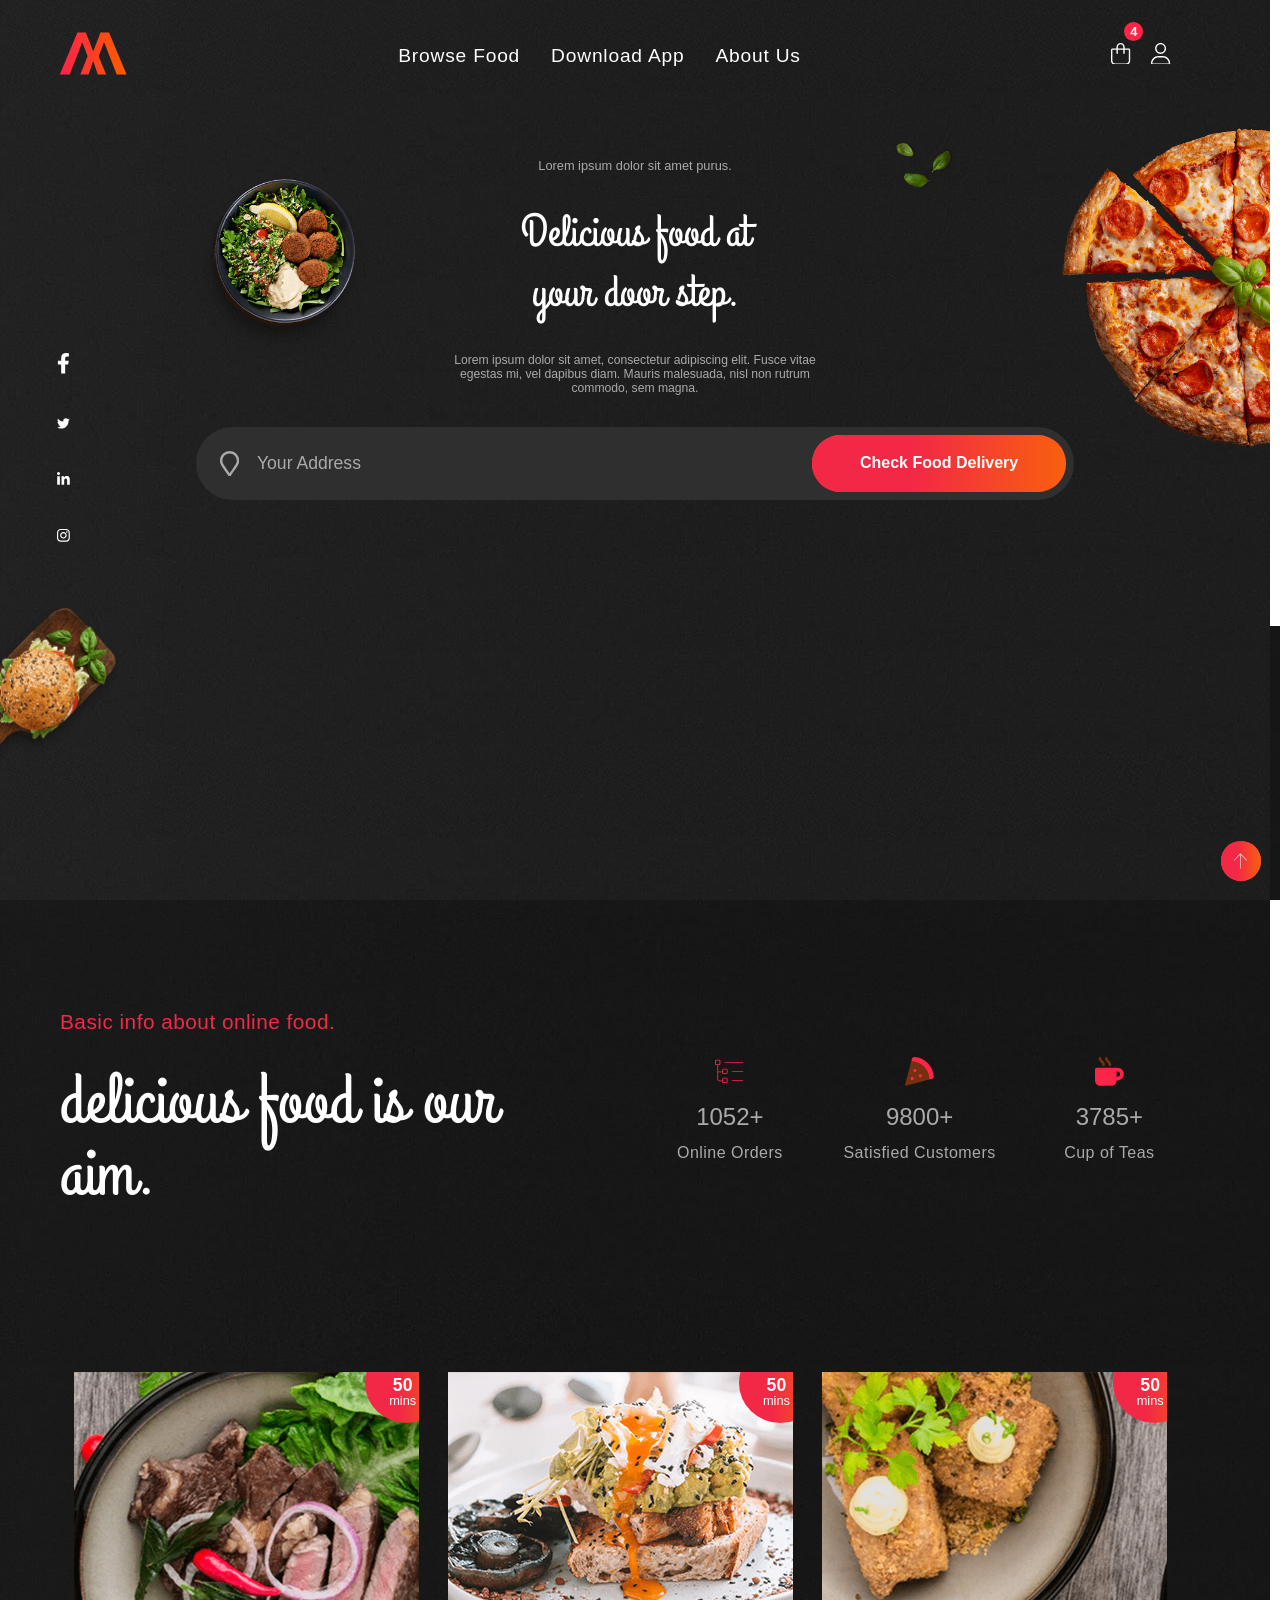
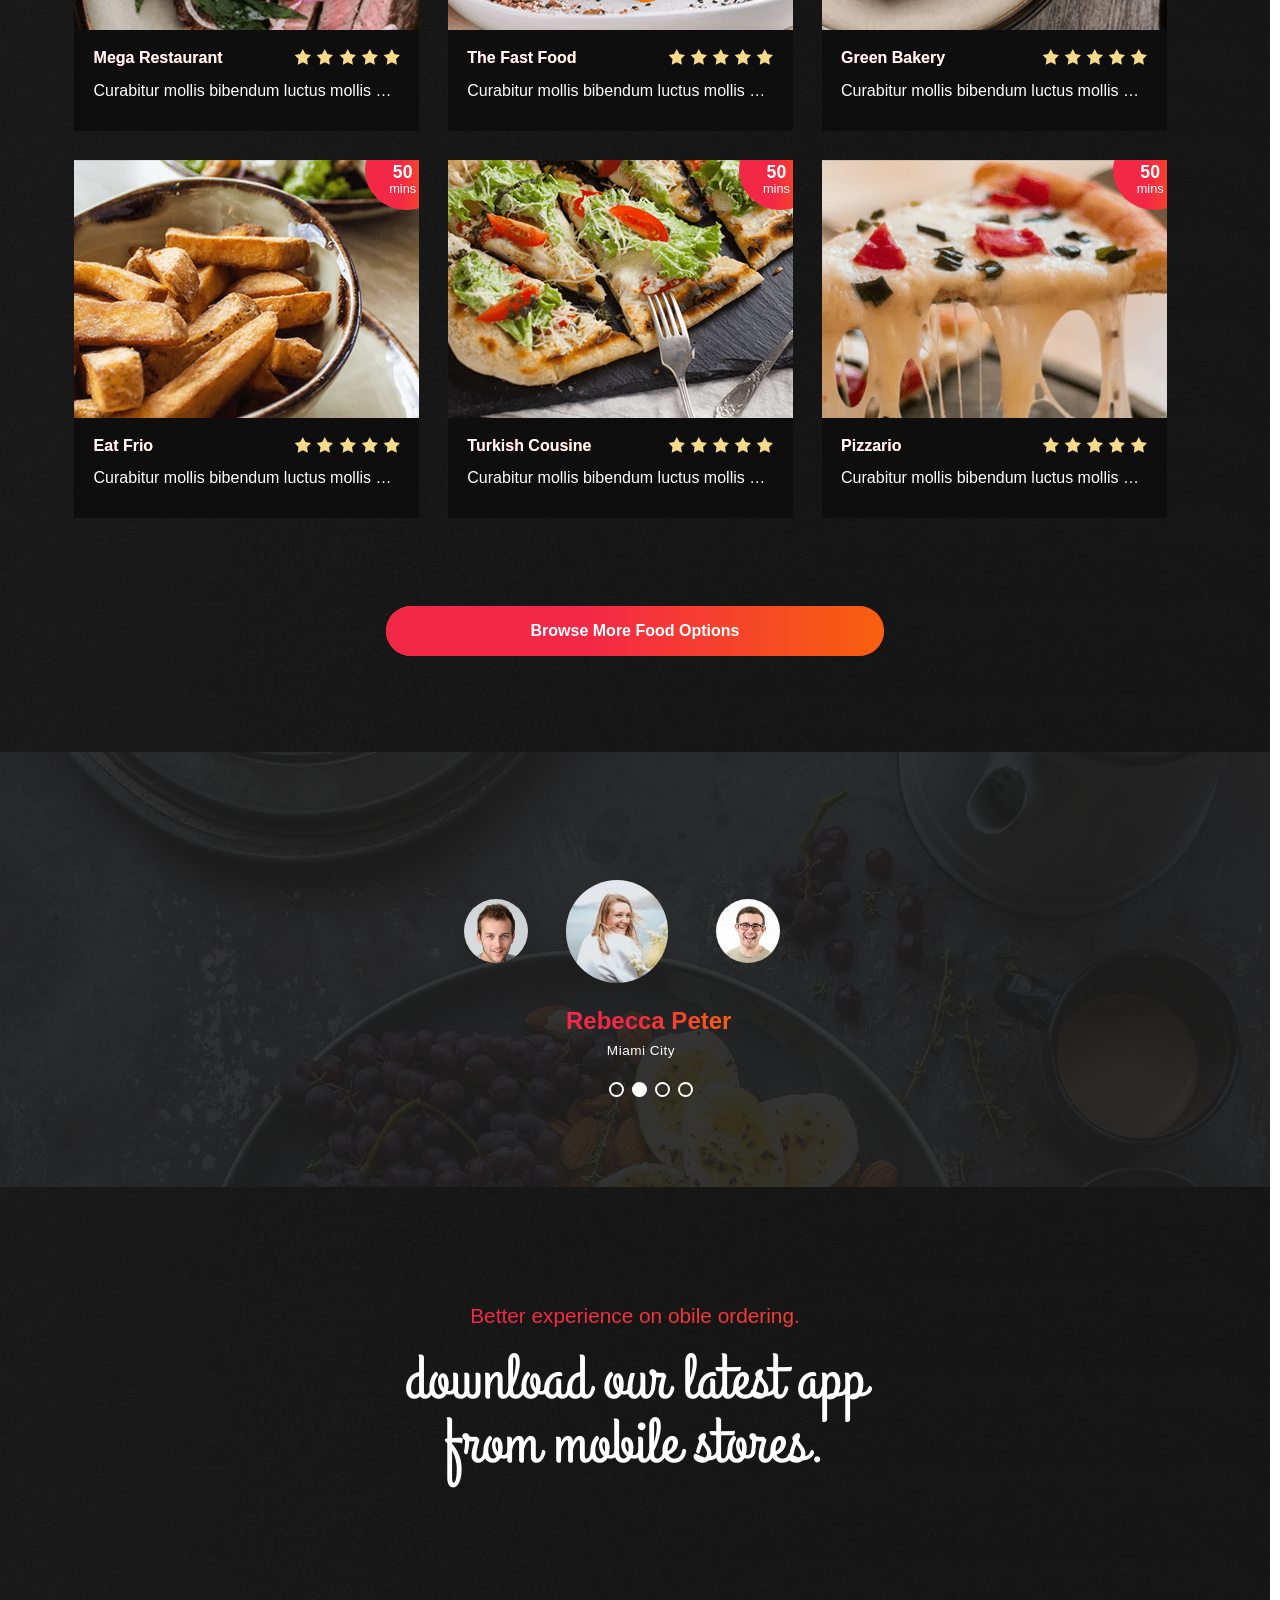
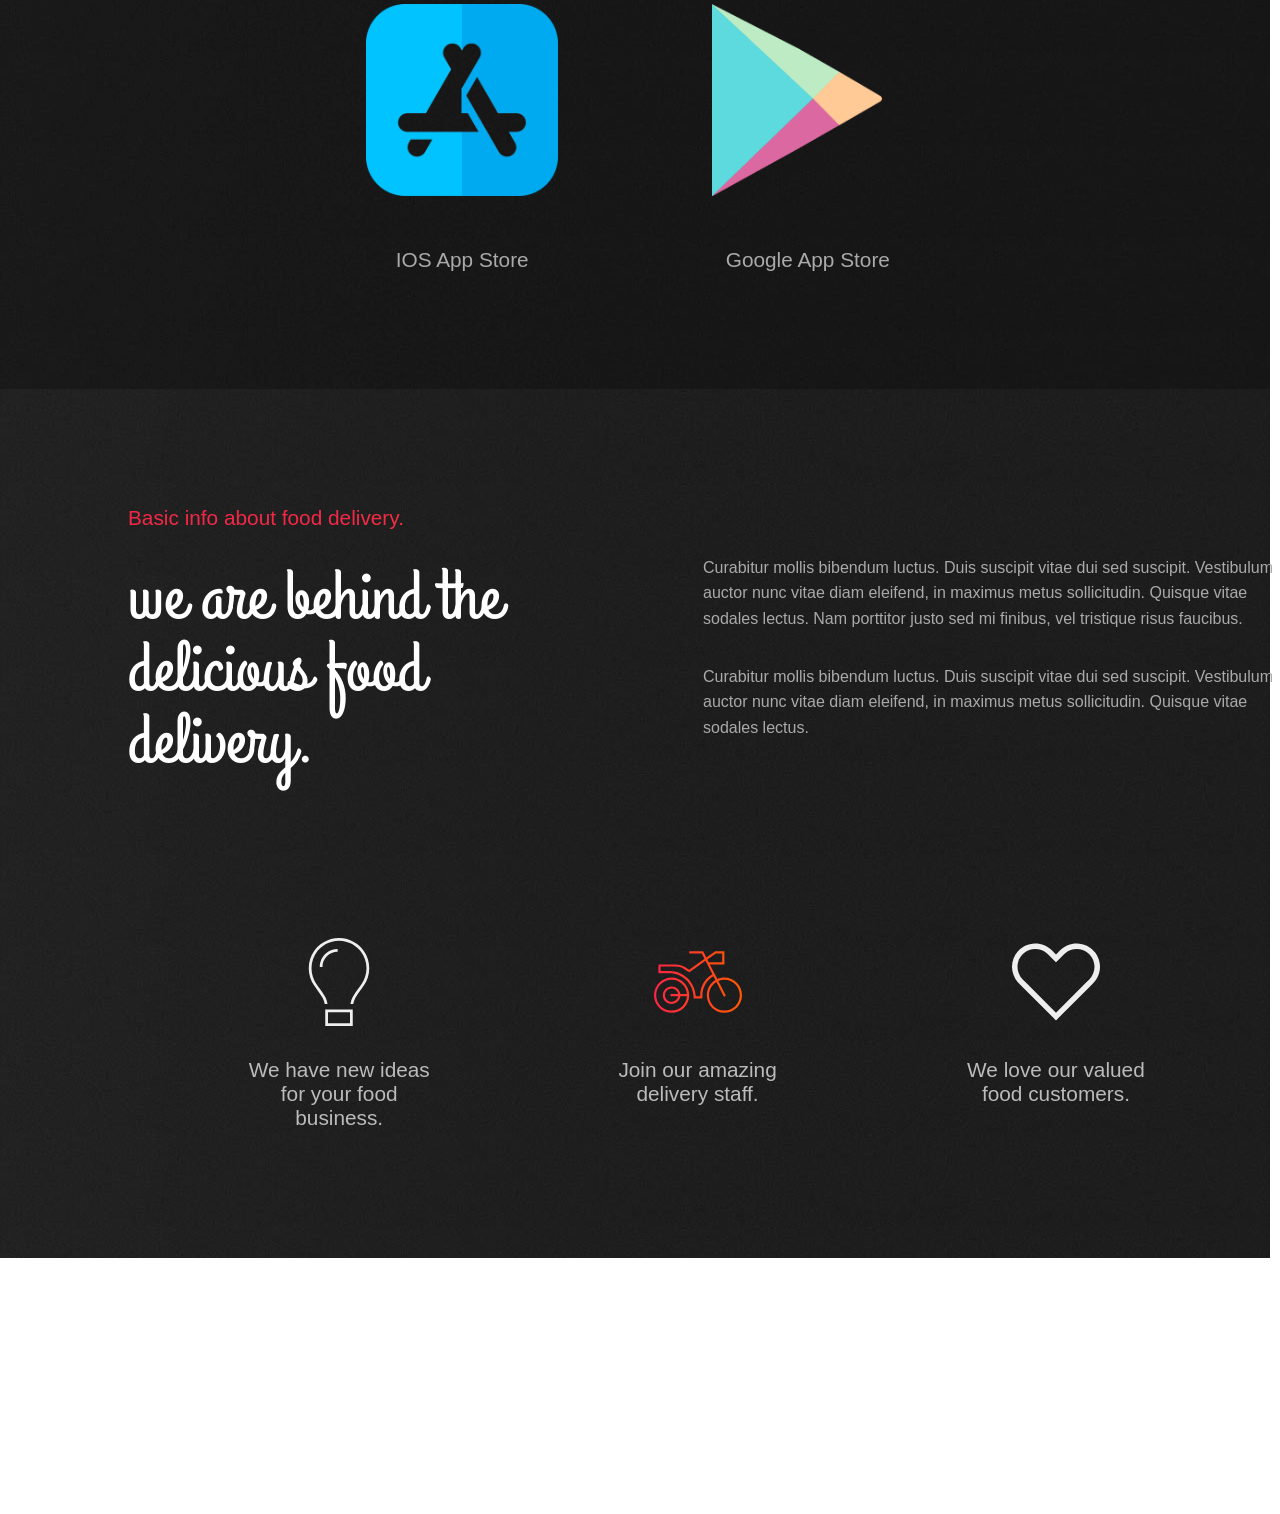
==== index.html @ 0fe62b34 "fix scrollbar gradient background" ====
<!DOCTYPE html>
<html lang="en">
    <head>
        <meta charset="UTF-8">
        <meta name="viewport" content="width=device-width, intial-scale=1, shrink-to-fit=no">
        <title>Starbelly | Food Delivery</title>
        <link rel="stylesheet" href="css/style.css">
        <link rel="shortcut icon" href="images/favicon.ico" type="image/x-icon">
    </head>
    <body>
        <!-- <div class="loader" hidden>
            <div class="spinner">
                <span></span>
                <span></span>
                <span></span>
                <span></span>
            </div>
        </div> -->
        
        <main>
            <header>
                <div class="mouse-follow"></div>
                <nav>
                    <div class="container">
                        <a href="#" class="logo">
                            <img src="images/logo.png" alt="Food Delivery">
                        </a>
                        <ul class="page-links">
                            <li>
                                <a href="#" class="">
                                    Browse Food
                                </a>
                            </li>
                            <li>
                                <a href="#">
                                    Download App
                                </a>
                            </li>
                            <li>
                                <a href="#">
                                    About Us
                                </a>
                            </li>
                        </ul>
                        <div class="account-links">
                            <span class="cart">
                                <span class="badge">4</span>
                                <svg xmlns="http://www.w3.org/2000/svg" viewBox="0 0 448 512"><!--! Font Awesome Pro 6.0.0-beta1 by @fontawesome - https://fontawesome.com License - https://fontawesome.com/license (Commercial License) --><path d="M416 128h-96l.001-32c0-52.94-43.06-96-95.1-96C171.1 0 128 43.06 128 96v32H32C14.33 128 0 142.3 0 160v256c0 53.02 42.98 96 96 96h256c53.02 0 96-42.98 96-96V160C448 142.3 433.7 128 416 128zM160 96c0-35.3 28.7-64 64-64c35.29 0 63.1 28.7 63.1 64v32H160V96zM416 416c0 35.29-28.71 64-64 64H96c-35.29 0-64-28.71-64-64V160h96v80C128 248.8 135.2 256 144 256S160 248.8 160 240V160h127.1v80c0 8.844 7.156 16 16 16s16-7.156 16-16L319.1 160H416V416z"/></svg>
                                <div class="cart-list">
                                    <ul>
                                        <li>
                                            <a href="#">
                                                <img src="images/item-1.png" alt="Item 1">
                                            </a>
                                            <div class="details">
                                                <div class="title">
                                                    <a href="#">Lamp Chops Handi</a>
                                                </div>
                                                <div class="price">
                                                    <span class="new">$199.9</span>
                                                    <span class="old">$209.9</span>
                                                </div>
                                                <div class="quantity">
                                                    <div class="options">
                                                        <span>-</span>
                                                        <input type="text" value="3">
                                                        <span>+</span>
                                                    </div>
                                                    <div class="delete">
                                                        <svg xmlns="http://www.w3.org/2000/svg" viewBox="0 0 448 512"><!--! Font Awesome Pro 6.5.1 by @fontawesome - https://fontawesome.com License - https://fontawesome.com/license (Commercial License) Copyright 2023 Fonticons, Inc. --><defs><style>.fa-secondary{opacity:.4}</style></defs><path class="fa-secondary" d="M394.6 466.8L416 96H32L53.4 466.8c1.5 25.4 22.5 45.2 47.9 45.2H346.7c25.4 0 46.5-19.8 47.9-45.2z"/><path class="fa-primary" d="M163.8 0c-12.1 0-23.2 6.8-28.6 17.7L128 32H32C14.3 32 0 46.3 0 64S14.3 96 32 96H416c17.7 0 32-14.3 32-32s-14.3-32-32-32H320l-7.2-14.3C307.4 6.8 296.3 0 284.2 0H163.8z"/></svg>
                                                    </div>
                                                </div>
                                            </div>
                                        </li>
                                        <li>
                                            <a href="#">
                                                <img src="images/item-2.png" alt="Item 2">
                                            </a>
                                            <div class="details">
                                                <div class="title">
                                                    <a href="#">
                                                        Double Stack Pizza
                                                    </a>
                                                </div>
                                                <div class="price">
                                                    <span class="new">$199.9</span>
                                                    <span class="old">$209.9</span>
                                                </div>
                                                <div class="quantity">
                                                    <div class="options">
                                                        <span>-</span>
                                                        <input type="text" value="4">
                                                        <span>+</span>
                                                    </div>
                                                    <div class="delete">
                                                        <svg xmlns="http://www.w3.org/2000/svg" viewBox="0 0 448 512"><!--! Font Awesome Pro 6.5.1 by @fontawesome - https://fontawesome.com License - https://fontawesome.com/license (Commercial License) Copyright 2023 Fonticons, Inc. --><defs><style>.fa-secondary{opacity:.4}</style></defs><path class="fa-secondary" d="M394.6 466.8L416 96H32L53.4 466.8c1.5 25.4 22.5 45.2 47.9 45.2H346.7c25.4 0 46.5-19.8 47.9-45.2z"/><path class="fa-primary" d="M163.8 0c-12.1 0-23.2 6.8-28.6 17.7L128 32H32C14.3 32 0 46.3 0 64S14.3 96 32 96H416c17.7 0 32-14.3 32-32s-14.3-32-32-32H320l-7.2-14.3C307.4 6.8 296.3 0 284.2 0H163.8z"/></svg>
                                                    </div>
                                                </div>
                                            </div>
                                        </li>
                                        <li>
                                            <a href="#">
                                                <img src="images/item-3.png" alt="Item 3">
                                            </a>
                                            <div class="details">
                                                <div class="title">
                                                    <a href="#">
                                                        Lamp Chops Handi
                                                    </a>
                                                </div>
                                                <div class="price">
                                                    <span class="new">$199.9</span>
                                                    <span class="old">$209.9</span>
                                                </div>
                                                <div class="quantity">
                                                    <div class="options">
                                                        <span>-</span>
                                                        <input type="text" value="1">
                                                        <span>+</span>
                                                    </div>
                                                    <div class="delete">
                                                        <svg xmlns="http://www.w3.org/2000/svg" viewBox="0 0 448 512"><!--! Font Awesome Pro 6.5.1 by @fontawesome - https://fontawesome.com License - https://fontawesome.com/license (Commercial License) Copyright 2023 Fonticons, Inc. --><defs><style>.fa-secondary{opacity:.4}</style></defs><path class="fa-secondary" d="M394.6 466.8L416 96H32L53.4 466.8c1.5 25.4 22.5 45.2 47.9 45.2H346.7c25.4 0 46.5-19.8 47.9-45.2z"/><path class="fa-primary" d="M163.8 0c-12.1 0-23.2 6.8-28.6 17.7L128 32H32C14.3 32 0 46.3 0 64S14.3 96 32 96H416c17.7 0 32-14.3 32-32s-14.3-32-32-32H320l-7.2-14.3C307.4 6.8 296.3 0 284.2 0H163.8z"/></svg>
                                                    </div>
                                                </div>
                                            </div>
                                        </li>
                                    </ul>
                                    <div class="total">$330.9</div>
                                    <a class="btn-magic checkout">Checkout</a>
                                </div>
                            </span>
                            <span class="account">
                                <svg xmlns="http://www.w3.org/2000/svg" viewBox="0 0 448 512"><!--! Font Awesome Pro 6.0.0-beta1 by @fontawesome - https://fontawesome.com License - https://fontawesome.com/license (Commercial License) --><path d="M224 256c70.7 0 128-57.31 128-128s-57.3-128-128-128C153.3 0 96 57.31 96 128S153.3 256 224 256zM224 32c52.94 0 96 43.06 96 96c0 52.93-43.06 96-96 96S128 180.9 128 128C128 75.06 171.1 32 224 32zM274.7 304H173.3C77.61 304 0 381.6 0 477.3c0 19.14 15.52 34.67 34.66 34.67h378.7C432.5 512 448 496.5 448 477.3C448 381.6 370.4 304 274.7 304zM413.3 480H34.66C33.2 480 32 478.8 32 477.3C32 399.4 95.4 336 173.3 336h101.3C352.6 336 416 399.4 416 477.3C416 478.8 414.8 480 413.3 480z"/></svg>
                                <ul>
                                    <li>
                                        <a href="#">
                                            <svg xmlns="http://www.w3.org/2000/svg" viewBox="0 0 448 512"><!--! Font Awesome Pro 6.5.1 by @fontawesome - https://fontawesome.com License - https://fontawesome.com/license (Commercial License) Copyright 2023 Fonticons, Inc. --><path d="M304 16a128 128 0 1 1 0 256 128 128 0 1 1 0-256zm0 272c79.5 0 144-64.5 144-144S383.5 0 304 0S160 64.5 160 144c0 36.9 13.9 70.5 36.7 96L2.3 434.3c-3.1 3.1-3.1 8.2 0 11.3l64 64c3.1 3.1 8.2 3.1 11.3 0s3.1-8.2 0-11.3L19.3 440 72 387.3l58.3 58.3c3.1 3.1 8.2 3.1 11.3 0s3.1-8.2 0-11.3L83.3 376 208 251.3c25.5 22.8 59.1 36.7 96 36.7z"/></svg>
                                            Login
                                        </a>
                                       
                                    </li>
                                    <li>
                                        <a href="#">
                                            <svg xmlns="http://www.w3.org/2000/svg" viewBox="0 0 512 512"><!--! Font Awesome Pro 6.5.1 by @fontawesome - https://fontawesome.com License - https://fontawesome.com/license (Commercial License) Copyright 2023 Fonticons, Inc. --><defs><style>.fa-secondary{opacity:.4}</style></defs><path class="fa-secondary" d="M512 128c0 17.7-14.3 32-32 32l-208 0 0-64 208 0c17.7 0 32 14.3 32 32zM200 288l.6 0c-5.4 9.4-8.6 20.3-8.6 32c0 13.2 4 25.4 10.8 35.6C177.9 364.3 160 388.1 160 416c0 11.7 3.1 22.6 8.6 32l-8.6 0C71.6 448 0 376.4 0 288l0-61.7c0-42.4 16.9-83.1 46.9-113.1l11.6-11.6C82.5 77.5 115.1 64 149 64l27 0c35.3 0 64 28.7 64 64l0 88c0 22.1-17.9 40-40 40s-40-17.9-40-40l0-56c0-8.8-7.2-16-16-16s-16 7.2-16 16l0 56c0 39.8 32.2 72 72 72z"/><path class="fa-primary" d="M352 192c17.7 0 32 14.3 32 32s-14.3 32-32 32l-48 0c-17.7 0-32-14.3-32-32s14.3-32 32-32h48zm-32 96c17.7 0 32 14.3 32 32s-14.3 32-32 32H256c-17.7 0-32-14.3-32-32s14.3-32 32-32l64 0zm0 128c0 17.7-14.3 32-32 32H224c-17.7 0-32-14.3-32-32s14.3-32 32-32h64c17.7 0 32 14.3 32 32z"/></svg>
                                            Register
                                        </a>
                                    </li>
                                    <li>
                                        <a href="#">
                                            <svg xmlns="http://www.w3.org/2000/svg" viewBox="0 0 448 512"><!--! Font Awesome Pro 6.5.1 by @fontawesome - https://fontawesome.com License - https://fontawesome.com/license (Commercial License) Copyright 2023 Fonticons, Inc. --><defs><style>.fa-secondary{opacity:.4}</style></defs><path class="fa-secondary" d="M96 128a128 128 0 1 1 256 0A128 128 0 1 1 96 128z"/><path class="fa-primary" d="M0 482.3C0 383.8 79.8 304 178.3 304h91.4C368.2 304 448 383.8 448 482.3c0 16.4-13.3 29.7-29.7 29.7H29.7C13.3 512 0 498.7 0 482.3z"/></svg>
                                            Account
                                        </a>
                                    </li>
                                    <li>
                                        <a href="#">
                                            <svg xmlns="http://www.w3.org/2000/svg" viewBox="0 0 448 512"><!--! Font Awesome Pro 6.5.1 by @fontawesome - https://fontawesome.com License - https://fontawesome.com/license (Commercial License) Copyright 2023 Fonticons, Inc. --><defs><style>.fa-secondary{opacity:.4}</style></defs><path class="fa-secondary" d="M224 64c-44.2 0-80 35.8-80 80v48H80V144C80 64.5 144.5 0 224 0s144 64.5 144 144v48H304V144c0-44.2-35.8-80-80-80z"/><path class="fa-primary" d="M0 256c0-35.3 28.7-64 64-64H384c35.3 0 64 28.7 64 64V448c0 35.3-28.7 64-64 64H64c-35.3 0-64-28.7-64-64V256z"/></svg>
                                            Logout
                                        </a>
                                    </li>
                                </ul>
                            </span>
                        </div>
                    </div>
                </nav>
                <aside>
                    <ul class="social-media">
                        <li>
                            <svg xmlns="http://www.w3.org/2000/svg" viewBox="0 0 320 512"><!--! Font Awesome Pro 6.0.0-beta1 by @fontawesome - https://fontawesome.com License - https://fontawesome.com/license (Commercial License) --><path d="M279.14 288l14.22-92.66h-88.91v-60.13c0-25.35 12.42-50.06 52.24-50.06h40.42V6.26S260.43 0 225.36 0c-73.22 0-121.08 44.38-121.08 124.72v70.62H22.89V288h81.39v224h100.17V288z"/></svg>
                        </li>
                        <li>
                            <svg xmlns="http://www.w3.org/2000/svg" viewBox="0 0 512 512"><!--! Font Awesome Pro 6.0.0-beta1 by @fontawesome - https://fontawesome.com License - https://fontawesome.com/license (Commercial License) --><path d="M459.37 151.716c.325 4.548.325 9.097.325 13.645 0 138.72-105.583 298.558-298.558 298.558-59.452 0-114.68-17.219-161.137-47.106 8.447.974 16.568 1.299 25.34 1.299 49.055 0 94.213-16.568 130.274-44.832-46.132-.975-84.792-31.188-98.112-72.772 6.498.974 12.995 1.624 19.818 1.624 9.421 0 18.843-1.3 27.614-3.573-48.081-9.747-84.143-51.98-84.143-102.985v-1.299c13.969 7.797 30.214 12.67 47.431 13.319-28.264-18.843-46.781-51.005-46.781-87.391 0-19.492 5.197-37.36 14.294-52.954 51.655 63.675 129.3 105.258 216.365 109.807-1.624-7.797-2.599-15.918-2.599-24.04 0-57.828 46.782-104.934 104.934-104.934 30.213 0 57.502 12.67 76.67 33.137 23.715-4.548 46.456-13.32 66.599-25.34-7.798 24.366-24.366 44.833-46.132 57.827 21.117-2.273 41.584-8.122 60.426-16.243-14.292 20.791-32.161 39.308-52.628 54.253z"/></svg>
                        </li>
                        <li>
                            <svg xmlns="http://www.w3.org/2000/svg" viewBox="0 0 448 512"><!--! Font Awesome Pro 6.0.0-beta1 by @fontawesome - https://fontawesome.com License - https://fontawesome.com/license (Commercial License) --><path d="M100.28 448H7.4V148.9h92.88zM53.79 108.1C24.09 108.1 0 83.5 0 53.8a53.79 53.79 0 0 1 107.58 0c0 29.7-24.1 54.3-53.79 54.3zM447.9 448h-92.68V302.4c0-34.7-.7-79.2-48.29-79.2-48.29 0-55.69 37.7-55.69 76.7V448h-92.78V148.9h89.08v40.8h1.3c12.4-23.5 42.69-48.3 87.88-48.3 94 0 111.28 61.9 111.28 142.3V448z"/></svg>
                        </li>
                        <li>
                            <svg xmlns="http://www.w3.org/2000/svg" viewBox="0 0 448 512"><!--! Font Awesome Pro 6.0.0-beta1 by @fontawesome - https://fontawesome.com License - https://fontawesome.com/license (Commercial License) --><path d="M224.1 141c-63.6 0-114.9 51.3-114.9 114.9s51.3 114.9 114.9 114.9S339 319.5 339 255.9 287.7 141 224.1 141zm0 189.6c-41.1 0-74.7-33.5-74.7-74.7s33.5-74.7 74.7-74.7 74.7 33.5 74.7 74.7-33.6 74.7-74.7 74.7zm146.4-194.3c0 14.9-12 26.8-26.8 26.8-14.9 0-26.8-12-26.8-26.8s12-26.8 26.8-26.8 26.8 12 26.8 26.8zm76.1 27.2c-1.7-35.9-9.9-67.7-36.2-93.9-26.2-26.2-58-34.4-93.9-36.2-37-2.1-147.9-2.1-184.9 0-35.8 1.7-67.6 9.9-93.9 36.1s-34.4 58-36.2 93.9c-2.1 37-2.1 147.9 0 184.9 1.7 35.9 9.9 67.7 36.2 93.9s58 34.4 93.9 36.2c37 2.1 147.9 2.1 184.9 0 35.9-1.7 67.7-9.9 93.9-36.2 26.2-26.2 34.4-58 36.2-93.9 2.1-37 2.1-147.8 0-184.8zM398.8 388c-7.8 19.6-22.9 34.7-42.6 42.6-29.5 11.7-99.5 9-132.1 9s-102.7 2.6-132.1-9c-19.6-7.8-34.7-22.9-42.6-42.6-11.7-29.5-9-99.5-9-132.1s-2.6-102.7 9-132.1c7.8-19.6 22.9-34.7 42.6-42.6 29.5-11.7 99.5-9 132.1-9s102.7-2.6 132.1 9c19.6 7.8 34.7 22.9 42.6 42.6 11.7 29.5 9 99.5 9 132.1s2.7 102.7-9 132.1z"/></svg>
                        </li>
                    </ul>
                </aside> 
                <div class="home">
                    <div class="content">
                        <span>Lorem ipsum dolor sit amet purus.</span>
                        <div class="magic-text">
                            <h1 class="text-grand mouse-move">Delicious food at your door step.</h1>
                        </div>
                        <p>Lorem ipsum dolor sit amet, consectetur adipiscing elit. Fusce vitae egestas mi, vel dapibus diam. Mauris malesuada, nisl non rutrum commodo, sem magna.</p>
                    </div>
                    <search class="container">
                        <form action="">
                            <label for="search">
                                <svg xmlns="http://www.w3.org/2000/svg" viewBox="0 0 384 512"><!--! Font Awesome Pro 6.0.0-beta1 by @fontawesome - https://fontawesome.com License - https://fontawesome.com/license (Commercial License) --><path d="M192 0C85.97 0 0 85.97 0 192c0 77.41 26.97 99.03 172.3 309.7C177 508.6 184.5 512 192 512s14.95-3.441 19.72-10.32C357 291 384 269.4 384 192C384 85.97 298 0 192 0zM192 445.8c-17.69-25.46-33.42-47.87-47.38-67.75C57.56 254.1 48 238.9 48 192c0-79.4 64.6-144 144-144s144 64.6 144 144c0 46.88-9.562 62.07-96.62 186.1C225.4 397.1 209.7 420.4 192 445.8z"/></svg>
                            </label>
                            <input type="text" name="" id="search" placeholder="Your Address">
                            <button class="btn-magic">Check Food Delivery</button>
                        </form>
                    </search>
                </div>
                
               
                <img src="images/dish-1.png" alt="Dish">
                <img src="images/dish-2.png" alt="Dish" class="mouse-move">
                <img src="images/dish-3.png" alt="Dish" class="mouse-move">
                <img src="images/dish-4.png" alt="Dish">
            
            </header>
            <section class="food-option">
                <div class="container">
                    <div class="head">
                        <div class="text">
                            <p>Basic info about online food.</p>
                            <h2 class="text-grand">delicious food is our aim.</h2>
                        </div>
                        <div class="stats">
                            <div>
                                <svg xmlns="http://www.w3.org/2000/svg" viewBox="0 0 512 512"><path  class="fa-primary" d="M24 64c-4.4 0-8 3.6-8 8v48c0 4.4 3.6 8 8 8H40 56 72c4.4 0 8-3.6 8-8V72c0-4.4-3.6-8-8-8H24zm16 80H24c-13.3 0-24-10.7-24-24V72C0 58.7 10.7 48 24 48H72c13.3 0 24 10.7 24 24v48c0 13.3-10.7 24-24 24H56V256h72V232c0-13.3 10.7-24 24-24h48c13.3 0 24 10.7 24 24v48c0 13.3-10.7 24-24 24H152c-13.3 0-24-10.7-24-24v-8H56V392c0 13.3 10.7 24 24 24h48V392c0-13.3 10.7-24 24-24h48c13.3 0 24 10.7 24 24v48c0 13.3-10.7 24-24 24H152c-13.3 0-24-10.7-24-24v-8H80c-22.1 0-40-17.9-40-40V264 144zM144 416v16 8c0 4.4 3.6 8 8 8h48c4.4 0 8-3.6 8-8V392c0-4.4-3.6-8-8-8H152c-4.4 0-8 3.6-8 8v24zm0-136c0 4.4 3.6 8 8 8h48c4.4 0 8-3.6 8-8V232c0-4.4-3.6-8-8-8H152c-4.4 0-8 3.6-8 8v24 16 8zM168 96c0-4.4 3.6-8 8-8H496c4.4 0 8 3.6 8 8s-3.6 8-8 8H176c-4.4 0-8-3.6-8-8zM296 256c0-4.4 3.6-8 8-8H496c4.4 0 8 3.6 8 8s-3.6 8-8 8H304c-4.4 0-8-3.6-8-8zm0 160c0-4.4 3.6-8 8-8H496c4.4 0 8 3.6 8 8s-3.6 8-8 8H304c-4.4 0-8-3.6-8-8z"/></svg>
                                 <span class="digit">
                                    1052+
                                </span>
                                <span class="title">
                                    Online Orders
                                </span>
                            </div>
                            <div>
                                <svg xmlns="http://www.w3.org/2000/svg" viewBox="0 0 512 512"><defs><style>.fa-secondary{opacity:.4}</style></defs><path class="fa-secondary" d="M432 400l0 1.6L20.1 511.5c-5.5 1.5-11.4-.1-15.4-4.1s-5.6-9.9-4.1-15.4L110.4 80l1.6 0c176.7 0 320 143.3 320 320zM208 240a32 32 0 1 0 -64 0 32 32 0 1 0 64 0zm64 128a32 32 0 1 0 0-64 32 32 0 1 0 0 64zM128 416a32 32 0 1 0 0-64 32 32 0 1 0 0 64z"/><path class="fa-primary" d="M169.7 .9c-22.8-1.6-41.9 14-47.5 34.7L110.4 80l1.6 0c176.7 0 320 143.3 320 320l0 1.6 44.4-11.8c20.8-5.5 36.3-24.7 34.7-47.5C498.5 159.5 352.5 13.5 169.7 .9zM208 240a32 32 0 1 0 -64 0 32 32 0 1 0 64 0zm64 128a32 32 0 1 0 0-64 32 32 0 1 0 0 64zM128 416a32 32 0 1 0 0-64 32 32 0 1 0 0 64z"/></svg>
                                <span class="digit">
                                    9800+
                                </span>
                                <span class="title">
                                    Satisfied Customers
                                </span>
                            </div>
                            <div>
                                <svg xmlns="http://www.w3.org/2000/svg" viewBox="0 0 512 512"><defs><style>.fa-secondary{opacity:.4}</style></defs><path class="fa-secondary" d="M112 24c0-13.3-10.7-24-24-24S64 10.7 64 24c0 38.9 23.4 59.4 39.1 73.1l1.1 1C120.5 112.3 128 119.9 128 136c0 13.3 10.7 24 24 24s24-10.7 24-24c0-38.9-23.4-59.4-39.1-73.1l-1.1-1C119.5 47.7 112 40.1 112 24zm112 0c0-13.3-10.7-24-24-24s-24 10.7-24 24c0 38.9 23.4 59.4 39.1 73.1l1.1 1C232.5 112.3 240 119.9 240 136c0 13.3 10.7 24 24 24s24-10.7 24-24c0-38.9-23.4-59.4-39.1-73.1l-1.1-1C231.5 47.7 224 40.1 224 24z"/><path class="fa-primary" d="M32 192c-17.7 0-32 14.3-32 32V416c0 53 43 96 96 96H288c53 0 96-43 96-96h16c61.9 0 112-50.1 112-112s-50.1-112-112-112H352 32zm352 64h16c26.5 0 48 21.5 48 48s-21.5 48-48 48H384V256z"/></svg>
                                <span class="digit">
                                    3785+
                                </span>
                                <span class="title">
                                    Cup of Teas
                                </span>
                            </div>
                        </div>
                    </div>
                    <div class="gallery">
                        <a href="item-details.html">
                            <div class="preperation-time">
                                <div class="digit">50</div>mins
                            </div>
                            <div class="img-holder">
                                <img src="images/item-1.png" alt="">
                            </div>
                            <div class="details">
                                <div class="row">
                                    <h4 class="title">Mega Restaurant</h4>
                                    <div class="rating">
                                        <svg xmlns="http://www.w3.org/2000/svg" viewBox="0 0 576 512"><path d="M288.1 0l86.5 164 182.7 31.6L428 328.5 454.4 512 288.1 430.2 121.7 512l26.4-183.5L18.9 195.6 201.5 164 288.1 0z"/></svg>
                                        <svg xmlns="http://www.w3.org/2000/svg" viewBox="0 0 576 512"><path d="M288.1 0l86.5 164 182.7 31.6L428 328.5 454.4 512 288.1 430.2 121.7 512l26.4-183.5L18.9 195.6 201.5 164 288.1 0z"/></svg>
                                        <svg xmlns="http://www.w3.org/2000/svg" viewBox="0 0 576 512"><path d="M288.1 0l86.5 164 182.7 31.6L428 328.5 454.4 512 288.1 430.2 121.7 512l26.4-183.5L18.9 195.6 201.5 164 288.1 0z"/></svg>
                                        <svg xmlns="http://www.w3.org/2000/svg" viewBox="0 0 576 512"><path d="M288.1 0l86.5 164 182.7 31.6L428 328.5 454.4 512 288.1 430.2 121.7 512l26.4-183.5L18.9 195.6 201.5 164 288.1 0z"/></svg>
                                        <svg xmlns="http://www.w3.org/2000/svg" viewBox="0 0 576 512"><path d="M288.1 0l86.5 164 182.7 31.6L428 328.5 454.4 512 288.1 430.2 121.7 512l26.4-183.5L18.9 195.6 201.5 164 288.1 0z"/></svg>
                                    </div>
                                </div>
                                <div class="description">
                                    Curabitur mollis bibendum luctus  mollis bibendum luctus  mollis bibendum luctus  mollis bibendum luctus  
                                </div>
                            </div>
                        </a>
                        <a href="item-details.html">
                            <div class="preperation-time">
                                <div class="digit">50</div>mins
                            </div>
                            <div class="img-holder">
                                <img src="images/item-2.png" alt="">
                            </div>
                            <div class="details">
                                <div class="row">
                                    <h4 class="title">The Fast Food</h4>
                                    <div class="rating">
                                        <svg xmlns="http://www.w3.org/2000/svg" viewBox="0 0 576 512"><path d="M288.1 0l86.5 164 182.7 31.6L428 328.5 454.4 512 288.1 430.2 121.7 512l26.4-183.5L18.9 195.6 201.5 164 288.1 0z"/></svg>
                                        <svg xmlns="http://www.w3.org/2000/svg" viewBox="0 0 576 512"><path d="M288.1 0l86.5 164 182.7 31.6L428 328.5 454.4 512 288.1 430.2 121.7 512l26.4-183.5L18.9 195.6 201.5 164 288.1 0z"/></svg>
                                        <svg xmlns="http://www.w3.org/2000/svg" viewBox="0 0 576 512"><path d="M288.1 0l86.5 164 182.7 31.6L428 328.5 454.4 512 288.1 430.2 121.7 512l26.4-183.5L18.9 195.6 201.5 164 288.1 0z"/></svg>
                                        <svg xmlns="http://www.w3.org/2000/svg" viewBox="0 0 576 512"><path d="M288.1 0l86.5 164 182.7 31.6L428 328.5 454.4 512 288.1 430.2 121.7 512l26.4-183.5L18.9 195.6 201.5 164 288.1 0z"/></svg>
                                        <svg xmlns="http://www.w3.org/2000/svg" viewBox="0 0 576 512"><path d="M288.1 0l86.5 164 182.7 31.6L428 328.5 454.4 512 288.1 430.2 121.7 512l26.4-183.5L18.9 195.6 201.5 164 288.1 0z"/></svg>
                                    </div>
                                </div>
                                <div class="description">
                                    Curabitur mollis bibendum luctus  mollis bibendum luctus  mollis bibendum luctus  mollis bibendum luctus  
                                </div>
                            </div>
                        </a>
                        <a href="item-details.html">
                            <div class="preperation-time">
                                <div class="digit">50</div>mins
                            </div>
                            <div class="img-holder">
                                <img src="images/item-3.png" alt="">
                            </div>
                            <div class="details">
                                <div class="row">
                                    <h4 class="title">Green Bakery</h4>
                                    <div class="rating">
                                        <svg xmlns="http://www.w3.org/2000/svg" viewBox="0 0 576 512"><path d="M288.1 0l86.5 164 182.7 31.6L428 328.5 454.4 512 288.1 430.2 121.7 512l26.4-183.5L18.9 195.6 201.5 164 288.1 0z"/></svg>
                                        <svg xmlns="http://www.w3.org/2000/svg" viewBox="0 0 576 512"><path d="M288.1 0l86.5 164 182.7 31.6L428 328.5 454.4 512 288.1 430.2 121.7 512l26.4-183.5L18.9 195.6 201.5 164 288.1 0z"/></svg>
                                        <svg xmlns="http://www.w3.org/2000/svg" viewBox="0 0 576 512"><path d="M288.1 0l86.5 164 182.7 31.6L428 328.5 454.4 512 288.1 430.2 121.7 512l26.4-183.5L18.9 195.6 201.5 164 288.1 0z"/></svg>
                                        <svg xmlns="http://www.w3.org/2000/svg" viewBox="0 0 576 512"><path d="M288.1 0l86.5 164 182.7 31.6L428 328.5 454.4 512 288.1 430.2 121.7 512l26.4-183.5L18.9 195.6 201.5 164 288.1 0z"/></svg>
                                        <svg xmlns="http://www.w3.org/2000/svg" viewBox="0 0 576 512"><path d="M288.1 0l86.5 164 182.7 31.6L428 328.5 454.4 512 288.1 430.2 121.7 512l26.4-183.5L18.9 195.6 201.5 164 288.1 0z"/></svg>
                                    </div>
                                </div>
                                <div class="description">
                                    Curabitur mollis bibendum luctus  mollis bibendum luctus  mollis bibendum luctus  mollis bibendum luctus  
                                </div>
                            </div>
                        </a>
                        <a href="item-details.html">
                            <div class="preperation-time">
                                <div class="digit">50</div>mins
                            </div>
                            <div class="img-holder">
                                <img src="images/item-4.png" alt="">
                            </div>
                            <div class="details">
                                <div class="row">
                                    <h4 class="title">Eat Frio</h4>
                                    <div class="rating">
                                        <svg xmlns="http://www.w3.org/2000/svg" viewBox="0 0 576 512"><path d="M288.1 0l86.5 164 182.7 31.6L428 328.5 454.4 512 288.1 430.2 121.7 512l26.4-183.5L18.9 195.6 201.5 164 288.1 0z"/></svg>
                                        <svg xmlns="http://www.w3.org/2000/svg" viewBox="0 0 576 512"><path d="M288.1 0l86.5 164 182.7 31.6L428 328.5 454.4 512 288.1 430.2 121.7 512l26.4-183.5L18.9 195.6 201.5 164 288.1 0z"/></svg>
                                        <svg xmlns="http://www.w3.org/2000/svg" viewBox="0 0 576 512"><path d="M288.1 0l86.5 164 182.7 31.6L428 328.5 454.4 512 288.1 430.2 121.7 512l26.4-183.5L18.9 195.6 201.5 164 288.1 0z"/></svg>
                                        <svg xmlns="http://www.w3.org/2000/svg" viewBox="0 0 576 512"><path d="M288.1 0l86.5 164 182.7 31.6L428 328.5 454.4 512 288.1 430.2 121.7 512l26.4-183.5L18.9 195.6 201.5 164 288.1 0z"/></svg>
                                        <svg xmlns="http://www.w3.org/2000/svg" viewBox="0 0 576 512"><path d="M288.1 0l86.5 164 182.7 31.6L428 328.5 454.4 512 288.1 430.2 121.7 512l26.4-183.5L18.9 195.6 201.5 164 288.1 0z"/></svg>
                                    </div>
                                </div>
                                <div class="description">
                                    Curabitur mollis bibendum luctus  mollis bibendum luctus  mollis bibendum luctus  mollis bibendum luctus  
                                </div>
                            </div>
                        </a>
                        <a href="item-details.html">
                            <div class="preperation-time">
                                <div class="digit">50</div>mins
                            </div>
                            <div class="img-holder">
                                <img src="images/item-5.png" alt="">
                            </div>
                            <div class="details">
                                <div class="row">
                                    <h4 class="title">Turkish Cousine</h4>
                                    <div class="rating">
                                        <svg xmlns="http://www.w3.org/2000/svg" viewBox="0 0 576 512"><path d="M288.1 0l86.5 164 182.7 31.6L428 328.5 454.4 512 288.1 430.2 121.7 512l26.4-183.5L18.9 195.6 201.5 164 288.1 0z"/></svg>
                                        <svg xmlns="http://www.w3.org/2000/svg" viewBox="0 0 576 512"><path d="M288.1 0l86.5 164 182.7 31.6L428 328.5 454.4 512 288.1 430.2 121.7 512l26.4-183.5L18.9 195.6 201.5 164 288.1 0z"/></svg>
                                        <svg xmlns="http://www.w3.org/2000/svg" viewBox="0 0 576 512"><path d="M288.1 0l86.5 164 182.7 31.6L428 328.5 454.4 512 288.1 430.2 121.7 512l26.4-183.5L18.9 195.6 201.5 164 288.1 0z"/></svg>
                                        <svg xmlns="http://www.w3.org/2000/svg" viewBox="0 0 576 512"><path d="M288.1 0l86.5 164 182.7 31.6L428 328.5 454.4 512 288.1 430.2 121.7 512l26.4-183.5L18.9 195.6 201.5 164 288.1 0z"/></svg>
                                        <svg xmlns="http://www.w3.org/2000/svg" viewBox="0 0 576 512"><path d="M288.1 0l86.5 164 182.7 31.6L428 328.5 454.4 512 288.1 430.2 121.7 512l26.4-183.5L18.9 195.6 201.5 164 288.1 0z"/></svg>
                                    </div>
                                </div>
                                <div class="description">
                                    Curabitur mollis bibendum luctus  mollis bibendum luctus  mollis bibendum luctus  mollis bibendum luctus  
                                </div>
                            </div>
                        </a>
                        <a href="item-details.html">
                            <div class="preperation-time">
                                <div class="digit">50</div>mins
                            </div>
                            <div class="img-holder">
                                <img src="images/item-6.png" alt="">
                            </div>
                            <div class="details">
                                <div class="row">
                                    <h4 class="title">Pizzario</h4>
                                    <div class="rating">
                                        <svg xmlns="http://www.w3.org/2000/svg" viewBox="0 0 576 512"><path d="M288.1 0l86.5 164 182.7 31.6L428 328.5 454.4 512 288.1 430.2 121.7 512l26.4-183.5L18.9 195.6 201.5 164 288.1 0z"/></svg>
                                        <svg xmlns="http://www.w3.org/2000/svg" viewBox="0 0 576 512"><path d="M288.1 0l86.5 164 182.7 31.6L428 328.5 454.4 512 288.1 430.2 121.7 512l26.4-183.5L18.9 195.6 201.5 164 288.1 0z"/></svg>
                                        <svg xmlns="http://www.w3.org/2000/svg" viewBox="0 0 576 512"><path d="M288.1 0l86.5 164 182.7 31.6L428 328.5 454.4 512 288.1 430.2 121.7 512l26.4-183.5L18.9 195.6 201.5 164 288.1 0z"/></svg>
                                        <svg xmlns="http://www.w3.org/2000/svg" viewBox="0 0 576 512"><path d="M288.1 0l86.5 164 182.7 31.6L428 328.5 454.4 512 288.1 430.2 121.7 512l26.4-183.5L18.9 195.6 201.5 164 288.1 0z"/></svg>
                                        <svg xmlns="http://www.w3.org/2000/svg" viewBox="0 0 576 512"><path d="M288.1 0l86.5 164 182.7 31.6L428 328.5 454.4 512 288.1 430.2 121.7 512l26.4-183.5L18.9 195.6 201.5 164 288.1 0z"/></svg>
                                    </div>
                                </div>
                                <div class="description">
                                    Curabitur mollis bibendum luctus  mollis bibendum luctus  mollis bibendum luctus  mollis bibendum luctus  
                                </div>
                            </div>
                        </a>
                    </div>
                    <div class="browse-more">
                        <a href="#" class="btn-magic">Browse More Food Options</a>
                    </div>
                </div>
               
            </section>
            <section class="testimonial">
                <img src="images/banner.jpg" alt="Banner" class="banner">
                <div class="slider">
                    <ul class="content">
                        <li class="show">
                            <div class="avatar">
                                <img src="images/client-2.jpg" alt="Client 1">
                            </div>
                            <h3 class="name">John Terry</h3>
                            <span class="city">New York City</span>
                        </li>
                        <li class="active">
                            <div class="avatar">
                                <img src="images/client-1.jpg" alt="Client 1">
                            </div>
                            <h3 class="name">Rebecca Peter</h3>
                            <span class="city">Miami City</span>
                        </li>
                        <li class="show">
                            <div class="avatar">
                                <img src="images/client-3.jpg" alt="Client 1">
                            </div>
                            <h3 class="name">Ronald Micheal</h3>
                            <span class="city">Barcelona</span>
                        </li>
                        <li>
                            <div class="avatar">
                                <img src="images/client-4.jpg" alt="Client 1">
                            </div>
                            <h3 class="name">Max Grey</h3>
                            <span class="city">Amesterdam</span>
                        </li>
                    </ul>
                    
                </div>
                <ul class="feedback">
                    <li>
                        <p>“Lorem ipsum dolor sit amet, consectetur adipiscing elit. In gravida eu arcu a pharetra. Cras varius semper pharetra.”</p>
                    </li>
                    <li class="active">
                        <p>“Lorem ipsum dolor sit amet, consectetur adipiscing elit. In gravida eu arcu a pharetra. Cras varius semper pharetra.”</p>
                    </li>
                    <li>
                        <p>“Lorem ipsum dolor sit amet, consectetur adipiscing elit. In gravida eu arcu a pharetra. Cras varius semper pharetra.”</p>
                    </li>
                    <li>
                        <p>“Lorem ipsum dolor sit amet, consectetur adipiscing elit. In gravida eu arcu a pharetra. Cras varius semper pharetra.”</p>
                    </li>
                </ul>

            </section>
            <section class="download-app">
                <p>Better experience on obile ordering.</p>
                <p class="text-grand">download our latest app from mobile stores.</p>
                <div class="apps">
                    <div>
                        <img src="images/app-1.png" alt="">
                        <p>IOS App Store</p>
                    </div>
                    <div>
                        <img src="images/app-2.png" alt="">
                        <p>Google App Store</p>
                    </div>
                </div>
            </section>
            <section class="about-us">
                <div class="container">
                    <div class="row">
                        <div>
                            <p>Basic info about food delivery.</p>
                            <p class="text-grand">we are behind the delicious food delivery.</p>
                        </div>
                        <div>
                            <p>Curabitur mollis bibendum luctus. Duis suscipit vitae dui sed suscipit. Vestibulum auctor nunc vitae diam eleifend, in maximus metus sollicitudin. Quisque vitae sodales lectus. Nam porttitor justo sed mi finibus, vel tristique risus faucibus.</p>
                            <p>Curabitur mollis bibendum luctus. Duis suscipit vitae dui sed suscipit. Vestibulum auctor nunc vitae diam eleifend, in maximus metus sollicitudin. Quisque vitae sodales lectus.</p>
                        </div>
                    </div>
                    <div class="icons">
                        <div>
                            <svg xmlns="http://www.w3.org/2000/svg" viewBox="0 0 384 512">
                                
                                <path d="M323.5 267.2c18-25.9 28.5-57.3 28.5-91.2c0-88.4-71.6-160-160-160S32 87.6 32 176c0 33.9 10.5 65.3 28.5 91.2c4.5 6.5 9.5 13.3 14.5 20.2l0 0 0 0c12.5 17.2 25.9 35.5 36.3 54.4c7.4 13.5 11.6 27.8 14 42.2H109c-2.2-12-5.9-23.7-11.8-34.5c-9.9-18-22.2-34.9-34.5-51.8l0 0 0 0 0 0c-5.2-7.1-10.4-14.2-15.4-21.4C27.6 247.9 16 213.3 16 176C16 78.8 94.8 0 192 0s176 78.8 176 176c0 37.3-11.6 71.9-31.4 100.3c-5 7.2-10.2 14.3-15.4 21.4l0 0 0 0c-12.3 16.8-24.6 33.7-34.5 51.8c-5.9 10.8-9.6 22.5-11.8 34.5H258.7c2.4-14.4 6.6-28.7 14-42.2c10.4-19 23.7-37.3 36.3-54.4c5-6.9 10-13.7 14.5-20.2zM184 80c-48.6 0-88 39.4-88 88H80c0-57.4 46.6-104 104-104V80zM128 432v64H256V432H128zm-16 0V416h16H256h16v16 64 16H256 128 112V496 432z"/>
                                <defs>
                                    <linearGradient id="gradient">
                                        <stop offset="0%" class="stop-1"/>
                                        <!-- <stop offset="50%" stop-color="black" stop-opacity="0" /> -->
                                        <stop offset="100%" class="stop-2"/>
                                    </linearGradient>
                                </defs>
                            </svg>
                            <span class="title">
                                We have new ideas for your food business.
                            </span>
                        </div>
                        <div class="active">
                            <svg xmlns="http://www.w3.org/2000/svg" viewBox="0 0 640 512"><!--! Font Awesome Pro 6.5.1 by @fontawesome - https://fontawesome.com License - https://fontawesome.com/license (Commercial License) Copyright 2023 Fonticons, Inc. --><path d="M264 32h-8V48h8 83.1l20.2 39.4-111.6 79-30.3-18.9c-20.3-12.7-43.9-19.5-67.8-19.5H40c-4.4 0-8 3.6-8 8v48 8h8 71.8c94.2 0 171.7 74.2 175.8 168.4l.3 8 .3 7.7H296h48 8v-8V352c0-59.2 32.2-110.9 79.9-138.6L446.6 242C409.1 264.3 384 305.2 384 352c0 70.7 57.3 128 128 128s128-57.3 128-128s-57.3-128-128-128c-18.2 0-35.5 3.8-51.2 10.6L406.1 128H504h8v-8V40 32h-8H448h-2.5l-2.1 1.5L380.5 78 359.1 36.3 356.9 32H352 264zm-3.4 150.5l114-80.8 50 97.4C371.7 229.5 336 286.6 336 352v8H303.7l0-.3C299.2 257 214.6 176 111.8 176H48V144H157.6c21 0 41.6 5.9 59.4 17l34.8 21.8 4.5 2.8 4.3-3.1zM496 112H397.9L387.9 92.4 450.5 48H496v64zM453.9 256.2l51 99.4 3.7 7.1 14.2-7.3-3.6-7.1-51-99.4c13.5-5.7 28.3-8.9 43.9-8.9c61.9 0 112 50.1 112 112s-50.1 112-112 112s-112-50.1-112-112c0-40.6 21.6-76.1 53.9-95.8zM239.7 344H191.5c-3.9-31.6-30.9-56-63.5-56c-35.3 0-64 28.7-64 64s28.7 64 64 64c32.6 0 59.6-24.4 63.5-56h48.2c-4.1 58.1-52.6 104-111.7 104C66.1 464 16 413.9 16 352s50.1-112 112-112c59.2 0 107.6 45.9 111.7 104zm-64.4 0H128h-8v16h8 47.3c-3.8 22.7-23.6 40-47.3 40c-26.5 0-48-21.5-48-48s21.5-48 48-48c23.8 0 43.5 17.3 47.3 40zM128 480a128 128 0 1 0 0-256 128 128 0 1 0 0 256z"/></svg>
                            <span class="title">
                                Join our amazing delivery staff.
                            </span>
                        </div>
                        <div>
                            <svg xmlns="http://www.w3.org/2000/svg" viewBox="0 0 512 512"><!--! Font Awesome Pro 6.5.1 by @fontawesome - https://fontawesome.com License - https://fontawesome.com/license (Commercial License) Copyright 2023 Fonticons, Inc. --><path d="M256 141.3l-22.6-22.6L209.1 94.4C189.7 74.9 163.3 64 135.8 64C78.5 64 32 110.5 32 167.8c0 27.5 10.9 53.9 30.4 73.4l24.2 24.2L256 434.8 425.4 265.4l24.2-24.2c19.5-19.5 30.4-45.9 30.4-73.4C480 110.5 433.5 64 376.2 64c-27.5 0-53.9 10.9-73.4 30.4l-24.2 24.2L256 141.3zm22.6 316.1L256 480l-22.6-22.6L64 288 39.8 263.8C14.3 238.3 0 203.8 0 167.8C0 92.8 60.8 32 135.8 32c36 0 70.5 14.3 96 39.8l1.6 1.6L256 96l22.6-22.6 1.6-1.6c25.5-25.5 60-39.8 96-39.8C451.2 32 512 92.8 512 167.8c0 36-14.3 70.5-39.8 96L448 288 278.6 457.4z"/></svg>
                            <span class="title">
                                We love our valued food customers.
                            </span>
                        </div>
                    </div>
                </div>
            </section>
            <footer>
                <div class="container">
                    <div class="social-media">
                        <div class="icon">
                            <svg xmlns="http://www.w3.org/2000/svg" 
                            viewBox="0 0 320 512"><path d="M80 299.3V512H196V299.3h86.5l18-97.8H196V166.9c0-51.7 20.3-71.5 72.7-71.5c16.3 0 29.4 .4 37 1.2V7.9C291.4 4 256.4 0 236.2 0C129.3 0 80 50.5 80 159.4v42.1H14v97.8H80z"/>
                        </svg>
                        </div>
                        <div class="icon">
                            <svg xmlns="http://www.w3.org/2000/svg" viewBox="0 0 512 512"><!--! Font Awesome Pro 6.5.1 by @fontawesome - https://fontawesome.com License - https://fontawesome.com/license (Commercial License) Copyright 2023 Fonticons, Inc. --><path d="M459.37 151.716c.325 4.548.325 9.097.325 13.645 0 138.72-105.583 298.558-298.558 298.558-59.452 0-114.68-17.219-161.137-47.106 8.447.974 16.568 1.299 25.34 1.299 49.055 0 94.213-16.568 130.274-44.832-46.132-.975-84.792-31.188-98.112-72.772 6.498.974 12.995 1.624 19.818 1.624 9.421 0 18.843-1.3 27.614-3.573-48.081-9.747-84.143-51.98-84.143-102.985v-1.299c13.969 7.797 30.214 12.67 47.431 13.319-28.264-18.843-46.781-51.005-46.781-87.391 0-19.492 5.197-37.36 14.294-52.954 51.655 63.675 129.3 105.258 216.365 109.807-1.624-7.797-2.599-15.918-2.599-24.04 0-57.828 46.782-104.934 104.934-104.934 30.213 0 57.502 12.67 76.67 33.137 23.715-4.548 46.456-13.32 66.599-25.34-7.798 24.366-24.366 44.833-46.132 57.827 21.117-2.273 41.584-8.122 60.426-16.243-14.292 20.791-32.161 39.308-52.628 54.253z"/></svg>
                        </div>
                        <div class="icon">
                            <svg xmlns="http://www.w3.org/2000/svg" viewBox="0 0 640 512"><!--! Font Awesome Pro 6.5.1 by @fontawesome - https://fontawesome.com License - https://fontawesome.com/license (Commercial License) Copyright 2023 Fonticons, Inc. --><path d="M386.061 228.496c1.834 9.692 3.143 19.384 3.143 31.956C389.204 370.205 315.599 448 204.8 448c-106.084 0-192-85.915-192-192s85.916-192 192-192c51.864 0 95.083 18.859 128.611 50.292l-52.126 50.03c-14.145-13.621-39.028-29.599-76.485-29.599-65.484 0-118.92 54.221-118.92 121.277 0 67.056 53.436 121.277 118.92 121.277 75.961 0 104.513-54.745 108.965-82.773H204.8v-66.009h181.261zm185.406 6.437V179.2h-56.001v55.733h-55.733v56.001h55.733v55.733h56.001v-55.733H627.2v-56.001h-55.733z"/></svg>
                        </div>
                        <div class="icon">
                            <svg xmlns="http://www.w3.org/2000/svg" viewBox="0 0 448 512"><!--! Font Awesome Pro 6.5.1 by @fontawesome - https://fontawesome.com License - https://fontawesome.com/license (Commercial License) Copyright 2023 Fonticons, Inc. --><path d="M100.28 448H7.4V148.9h92.88zM53.79 108.1C24.09 108.1 0 83.5 0 53.8a53.79 53.79 0 0 1 107.58 0c0 29.7-24.1 54.3-53.79 54.3zM447.9 448h-92.68V302.4c0-34.7-.7-79.2-48.29-79.2-48.29 0-55.69 37.7-55.69 76.7V448h-92.78V148.9h89.08v40.8h1.3c12.4-23.5 42.69-48.3 87.88-48.3 94 0 111.28 61.9 111.28 142.3V448z"/></svg>
                        </div>
                        <div class="icon">
                            <svg xmlns="http://www.w3.org/2000/svg" viewBox="0 0 448 512"><!--! Font Awesome Pro 6.5.1 by @fontawesome - https://fontawesome.com License - https://fontawesome.com/license (Commercial License) Copyright 2023 Fonticons, Inc. --><path d="M224.1 141c-63.6 0-114.9 51.3-114.9 114.9s51.3 114.9 114.9 114.9S339 319.5 339 255.9 287.7 141 224.1 141zm0 189.6c-41.1 0-74.7-33.5-74.7-74.7s33.5-74.7 74.7-74.7 74.7 33.5 74.7 74.7-33.6 74.7-74.7 74.7zm146.4-194.3c0 14.9-12 26.8-26.8 26.8-14.9 0-26.8-12-26.8-26.8s12-26.8 26.8-26.8 26.8 12 26.8 26.8zm76.1 27.2c-1.7-35.9-9.9-67.7-36.2-93.9-26.2-26.2-58-34.4-93.9-36.2-37-2.1-147.9-2.1-184.9 0-35.8 1.7-67.6 9.9-93.9 36.1s-34.4 58-36.2 93.9c-2.1 37-2.1 147.9 0 184.9 1.7 35.9 9.9 67.7 36.2 93.9s58 34.4 93.9 36.2c37 2.1 147.9 2.1 184.9 0 35.9-1.7 67.7-9.9 93.9-36.2 26.2-26.2 34.4-58 36.2-93.9 2.1-37 2.1-147.8 0-184.8zM398.8 388c-7.8 19.6-22.9 34.7-42.6 42.6-29.5 11.7-99.5 9-132.1 9s-102.7 2.6-132.1-9c-19.6-7.8-34.7-22.9-42.6-42.6-11.7-29.5-9-99.5-9-132.1s-2.6-102.7 9-132.1c7.8-19.6 22.9-34.7 42.6-42.6 29.5-11.7 99.5-9 132.1-9s102.7-2.6 132.1 9c19.6 7.8 34.7 22.9 42.6 42.6 11.7 29.5 9 99.5 9 132.1s2.7 102.7-9 132.1z"/></svg>
                        </div>
                    </div>
                    <div class="copyright">© 2023 Starbelly Made With Love By Abdelrahman Hatem</div>
                </div>
            </footer>
        </main>
        <a class="scroll-up" target="_top" href="#">
            <svg xmlns="http://www.w3.org/2000/svg" viewBox="0 0 384 512"><!--! Font Awesome Pro 6.5.1 by @fontawesome - https://fontawesome.com License - https://fontawesome.com/license (Commercial License) Copyright 2023 Fonticons, Inc. --><path d="M197.8 34.5c-1.5-1.6-3.6-2.5-5.8-2.5s-4.3 .9-5.8 2.5l-184 192c-3.1 3.2-2.9 8.3 .2 11.3s8.3 2.9 11.3-.2L184 59.9V472c0 4.4 3.6 8 8 8s8-3.6 8-8V59.9L370.2 237.5c3.1 3.2 8.1 3.3 11.3 .2s3.3-8.1 .2-11.3l-184-192z"/></svg>
        </a>

        <script src="js/script.js"></script>
    </body>
</html>
---- css/style.css ----
/* Global styles */
@font-face {
    font-family: "Hoppins";
    src: src("../fonts/Poppins-Medium.ttf"), 
    src("../fonts/Poppins-Light.ttf"),
        src("../fonts/Poppins-Thin.ttf"),
        src("../fonts/Poppins-Bold.ttf"),
        src("../fonts/Poppins-Black.ttf");
}
@font-face {
    font-family: "Grand-Hotel";
    src: url("../fonts/GrandHotel-Regular.ttf");
}
@font-face {
    font-family: "Roboto";
    src: src("../fonts/Roboto-thin.ttf"),
    src("../fonts/Roboto-Light.ttf"),
    src("../fonts/Roboto-Black.ttf");
}
:root{
    --white-100: #fff;
    --white-90: #eee;
    --white-80: #ddd;
    --white-70: #ccc;
    --white-60: #bbb;
    --white-50: #aaa;
    --black-40: #444;
    --black-30: #2f2f2f;
    --black-20: #1a1a1a;
    --black-10: #0e0e0e;
    --red : #fc2547;
    --orange : #ff5a00;
    --gradient-image-to-right: linear-gradient(to right,#f32846 40%, #f8600e 100%);
    --gradient-image-to-left: linear-gradient(to left,#f32846 40%, #f8600e 100%);
    --gradient-image-to-top: linear-gradient(to top,#f32846 40%, #f8600e 100%);
    --main-font: "Hoppins", sans-serif; 
    --grand-font: "Grand-Hotel", sans-serif; 
    --roboto-font: "Roboto", sans-serif; 
}
/* Mouse Follow Styles*/
.mouse-follow{
    position: fixed;
    top: 0;
    left: 0;
    background-color: transparent;
    height: 1.5rem;
    width: 1.5rem;
    border-radius: 50%;
    border: .15rem solid var(--white-100);
    z-index: 3;
    transition: all ease .1s;
    opacity: 0;
} 
/* Loader Styles  */ 
.loader{
    position: fixed;
    width: 100vw;
    height: 100vh;
    z-index: 4;
    background-color: var(--black-20);
    display: flex;
    align-items: center;
    justify-content: center;
}
.loader .spinner{
    position: relative;
    width: 5rem;
    height: 5rem;
}
.loader span{
    position: absolute;
    border: .1rem solid var(--white-100);
    border-radius: 50%;
    background-color: transparent;
    height: 23%;
    width: 23%;
    
    transition: all ease-in-out .3s;
}
.loader span:nth-of-type(1){
    animation: loader-first 2.1s infinite;
}
.loader span:nth-of-type(2){
    animation: loader-first 2.1s .7s infinite;
}
.loader span:nth-of-type(3){
    animation: loader-first 2.1s 1.4s infinite;
}
.loader span:nth-of-type(4){
    animation: loader-active 2.1s  infinite;
    background: var(--gradient-image-to-left);
    border: 0;
}
@keyframes loader-first {
    0%{
        top: 0%;
        left: 34%;
    }
    25%{
        top: 37%;
        left: 0%;
    }
    50%{
        top: 74%;
        left: 37%;
    }
    75%{
        top: 37%;
        left: 74%;
    }
    100%{
        top: 0%;
        left: 34%;
    }
}
@keyframes loader-active {
    0%{
        top: 0%;
        left: 34%;
    }
    25%{
        top: 37%;
        left: 74%;
    }
    50%{
        top: 74%;
        left: 37%;
    }
    75%{
        top: 37%;
        left: 0%;
    }
    100%{
        top: 0%;
        left: 34%;
    }
}
/* Scroll bar Styles  */ 
/* - Firefox */ 
html{
    scrollbar-gutter: stable;
    scrollbar-width: 10px;
    scroll-behavior: smooth;
}
/* - Chrome and Safari */ 
::-webkit-scrollbar {
    width: 10px; 
}
::-webkit-scrollbar-track{
    background-color: var(--black-20);
}
::-webkit-scrollbar-thumb{
    background: var(--gradient-image-to-top);
    min-height: 25%;
}
::-webkit-scrollbar-thumb:hover{
    background: var(--gradient-image-to-top);
}
/* - Global Styles */ 
body{
    margin: 0;
    font-family: var(--main-font);
    color: var(--white-100);
}
main{
    position: relative;
    width: 100%;
}
a{
    text-decoration: none;
    color: var(--white-100);
}
svg{
    width: .8rem;
}
.text-grand{
    font-family: var(--grand-font);
}
.btn-magic{
    background-image: var(--gradient-image-to-left);
    color: var(--white-100);
    font-weight: 900;
    border: none;
    border-radius: 2rem;
    padding: 1rem 3rem;
    font-size: 1rem;
    font-family: var(--roboto-font);
    cursor: pointer;
    position: relative;
    z-index: 1;
}
.btn-magic::before{
    background: var(--gradient-image-to-right);
    position: absolute;
    top: 0;
    left: 0;
    height: 100%;
    width: 100%;
    border-radius: 2rem;
    transition: .5s ease-in-out;
    content: "";
    z-index: -1;
}
.btn-magic:hover::before{
    opacity: 0;
}
.container{
    width: 1150px;
    margin: auto;
}
.row{
    display: flex;
    justify-content: space-between;
}
svg linearGradient .stop-1{
    stop-color: var(--red);
}
svg linearGradient .stop-2{
    stop-color: var(--orange);
}

/* Nav styles */
nav{
    width: 100%;
    height: fit-content;
   
}
.fixed-nav{
    position: fixed;
    left: 0;
    z-index: 3;
    background: rgb(28 28 28 / 87%);
    animation: move-nav 1s ease-in-out;
}
@keyframes move-nav{
    0%{
        top: -120px;
    }
    100%{
        top: 0;
    }
}
nav .container{
    display: flex;
    justify-content: space-between;
    padding: 2rem;
}
nav ul{
    list-style: none;
    margin: 0;
    padding: 0;
    display: flex;
    flex: 0 1 35%;
    justify-content: space-between;
    align-items: center;
}
nav .page-links a{
    font-size: 1.2rem;
    letter-spacing: .05rem;
    position: relative;
}
header a:hover body:has(.mouse-follow){
   display: none;
}
nav .page-links a::before{
    border-block-end: 0.15rem solid;
    border-image: var(--gradient-image-to-right) 1;
    width: 0%;
    position: absolute;
    bottom: -0.5rem;
    left: 0;
    content: "";
    transition: all ease-in-out .3s;
}
nav .page-links a.active::before, nav .page-links a:hover::before{
    width: 100%;
}
.account-links{
    align-items: center;
    align-self: stretch;
    display: flex;
    flex: 0 1 12%;
    justify-content: center;
}
.account-links .cart {
    margin-inline-end: 1.3rem;
    position: relative;
}
.account-links .cart .badge{
    position: absolute;
    background: var(--red);
    color: var(--white-100);
    border-radius: 50%;
    width: 1.2rem;
    height: 1.2rem;
    display: flex;
    align-items: center;
    justify-content: center;
    font-weight: 700;
    font-size: .8rem;
    top: -1.3rem;
    left: 0.8rem;
}
.account-links .account  {
    position: relative;
}
.account-links .account > svg, .account-links .cart > svg{
    cursor: pointer;;
}
.account-links .account:hover ul {
    opacity: 1;
    visibility: visible;
}
.account-links .account ul, .account-links .cart-list{
    display: flex;
    flex-direction: column;
    position: absolute;
    right: revert-layer;
    top: 2rem;
    right: -2rem;    
    width: 16vw;
    opacity: 0;
    transition: all ease-in-out .5s;
    visibility: hidden;
    z-index: 2;
}
.account-links .account ul li{
    width: 100%;
}
.account-links .account ul a{
    background-color: var(--black-20);
    padding: 1rem;
    font-size: 1.1rem;
    font-family: var(--roboto-font);
    font-weight: 300;
    display: flex;
    justify-content: start;
    width: 100%;
    gap: 1rem;
    box-sizing: border-box;
    transition: all ease-in-out .5s;
    position: relative;
}
.account-links .account ul a::before{
   content: "";
   background-image: var(--gradient-image-to-right);
   position: absolute;
   width: 100%;
   height: 100%;
   top: 0;
   left: 0;
   z-index: -1;
   box-sizing: border-box;
   border-block-start: thin solid var(--black-10);
}
.account-links .account ul li:first-of-type a::before{
    border-block-start: none;
}
.account-links .account ul a:hover {
    background-color: transparent;
}
.account-links .account ul a:hover svg{
    margin-inline-end: .4rem;
}
.account-links .account ul svg {
    fill: var(--white-100);
    width: 1rem;
    display: inline;
    height: 1rem;
    transition: all ease-in-out .4s;
}
.account-links svg{
    fill: var(--white-100);
    width: 1.2rem;
}
.account-links .cart {
    position: relative;
}
.account-links .cart .cart-list {
    display: flex;
    flex-direction: column;
    background-color: var(--black-20);
    width: 23vw;
    padding: 2rem 1.5rem 3rem;
    z-index: 2;
}
.account-links .cart ul {
    display: flex;
    flex-direction: column;
    overflow-y: auto;
    max-height: 15vw;
    width: 100%;
    justify-content: flex-start;
    font-family: var(--roboto-font);
}
.account-links .cart ul::-webkit-scrollbar {
    width: .1rem;
}
.account-links .cart ul::-webkit-scrollbar-track {
    background: var(--black-30);
    border-radius: .1rem;
}
.account-links .cart ul::-webkit-scrollbar-thumb {
    background:var(--gradient-image-to-right);
}
::-webkit-scrollbar-thumb:hover {
    background: #555;
}
.account-links .cart ul li{
    width: 100%;
    display: flex;
}
.account-links .cart ul li > a {
    width: 8vw;
    display: flex;
    align-items: center;
}
.account-links .cart ul img{
    max-width: 100%;
}
.account-links .cart ul li .details{
    padding: 1vw;
}
.account-links .cart .details .title a {
    display: block;
    font-weight: 400;
    font-size: .95rem;
    width: max-content;
    background-image: var(--gradient-image-to-right);
    background-clip: text;
    -webkit-background-clip: text;
    transition: all ease-in-out .3s;
}
.account-links .cart .details .title a:hover{
    color: transparent;
}
.account-links .cart .details .price{
    margin-block: 0.5rem;
    font-size: .85rem;
    color: var(--white-50);
    font-family: var(--roboto-font);
    font-weight: 600;
}
.account-links .cart .details .new{
    margin-inline-end: .6rem;
}
.account-links .cart .details .old{
    text-decoration: line-through;
}
.account-links .cart ul li .quantity {
    display: flex;
    justify-content: space-between;
}
.account-links .cart ul li .quantity span{
    cursor: pointer;
}
.account-links .cart ul li .quantity input{
    display: inline;
    max-width: 1vw;
    background: transparent;
    border: solid thin var(--white-50);
    color: var(--white-80);
    border-radius: 0.3rem;
    text-align: center;
    padding: 0.25vw 0.5vw;
    margin-inline: 0.2rem;
}
.account-links .cart ul li .quantity svg{
    width: 1rem;
    fill: var(--white-100);
    cursor: pointer;
}
.account-links .cart .total{
    text-align: center;
    margin-block: 1rem;
    font-size: 2rem;
    font-family: var(--roboto-font);
    font-weight: 600;
    color: var(--white-90);
    border-top: 0.1rem solid rgb(225 225 225 / 1%);
    padding-block-start: 2rem;
}
.account-links .cart .checkout{
    text-align: center;
}
.account-links .cart:hover .cart-list {
    opacity: 1;
    visibility: visible;
}

/* Start Header */
header{
    background-image: url('../images/bg-1.jpg');
    height: 100vh;
    position: relative;
    overflow: hidden;
}
header aside {
    display: flex;
    flex-direction: column;
    width: 10%;
    align-items: center;
    position: absolute;
    top: 0;
    left: 0;
    height: 100%;
}
header aside ul {
    list-style: none;
    height: 30%;
    margin-block: auto;
    display: flex;
    flex-direction: column;
    justify-content: space-evenly;
    padding: 0;
}
header aside ul svg{
    fill: var(--white-100);
}
header .home{
    position: absolute;
    width: 100%;
    top: 120px;
}
header .home .content {
    height: 50%;
    display: flex;
    flex-direction: column;
    justify-content: center;
    align-items: center;
    width: 30%;
    margin: auto;
    font-size: .8rem;
    text-align: center;
    margin-block: 3vw 2rem;
}
header .home .content span, header .home .content p {
    color: var(--white-50);
}
.magic-text{
    position: relative;
    width: 70%;
    height: calc(2 * 7vw);
}
header .home .content h1 {
    font-size: 3.5vw;
    font-weight: 100;
    top: 0;
    left: 0;
    position: absolute;
}
header .home .content p{
    font-size: .95vw;
    margin: 0;
}
header .home search{
    display: flex;
    justify-content: center;
    
}
header .home search form{
    display: flex;
    background-color: var(--black-30);
    width: 75%;
    padding: .5rem;
    border-radius: 3rem;
}
header .home search form label{
    display: flex;
    padding: 1rem;
}
header .home search form label svg{
    width: 1.2rem;
    fill: var(--white-50);
}
header .home search form input {
    background: transparent;
    border: none;
    color: var(--white-70);
    font-size: 1.1rem;
    flex-grow: 1;
}
header .home search form input:focus {
    outline: none;
}
header .home search form input::placeholder{
    color: var(--white-50)
}
header > img{
    position: absolute;
}
.mouse-move{
    /* transition: all ease-in-out .3s; */
}
header > img:nth-of-type(1){
    top: 14vw;
    left: 15vw;
    max-width: 11rem;
    animation: move 6s alternate infinite ease-out;
    transition: all ease-in-out .3s;
}

@keyframes move {
    0%{
        rotate: 0rad;
        translate: 0;
    }
    50%{
        rotate: .2rad;
        translate: -0.5rem -0.5rem;
    }
    100%{
        rotate: 0rad;
    }
}
header > img:nth-of-type(2){
    top: 10vw;
    left: 83vw;
    max-width: 27vw;
}
header > img:nth-of-type(3){
    top: 66vh;
    left: -0.7vw;
    max-width: 10vw;
}
header > img:nth-of-type(4){
    top: 11vw;
    left: 70vw;
    max-width: 4.5vw;
    animation: move 10s alternate infinite ease-out;
}
.food-option{
    background-image: url('../images/bg-2.jpg');
    display: flex;
    flex-direction: column;
}
.food-option .head, .food-option .gallery {
    display: flex;
    padding: 7vw 0 2vw 0;
}
.food-option .head > *{
    flex: 0 1 50%;
}
.food-option .head .text p{
    font-family: var(--roboto-font);
    font-weight: 300;
    font-size: 1.3rem;
    letter-spacing: 0.03rem;
    background-image: var(--gradient-image-to-right);
    color: transparent;
    background-clip: text;
    -webkit-background-clip: text;
}
.food-option .head .text h2{
    font-size: 4.5rem;
    padding-inline-end: 8rem;
    font-weight: 100;
    line-height: 100%;
    margin-block: 2rem;
}
.food-option .head .stats{
    display: flex;
    align-items: center;
}
.food-option .head .stats > *{
    flex: 0 1 33%;
    text-align: center;
}
.food-option .head .stats > * *{
    cursor: pointer;
}
.food-option .head svg{
    width: 1.8rem;
    height: 1.8rem;
    transition: all ease-in-out .25s;
}
.food-option .head .stats > div:hover svg{
    margin-block-start: -1.8rem;
    height: calc(1.8rem + 1.8rem);
}
.food-option .head svg .fa-primary{ 
    fill: var(--red);
}
.food-option .head svg .fa-secondary{ 
    fill: var(--orange);
}
.food-option .head .stats span{
    display: block;
    margin-block: 0.8rem;
    color: var(--white-50);
}
.food-option .head .stats span.digit{
    font-weight: 900;
    font-family: var(--roboto-font);
    font-weight: 400;
    font-size: 1.5rem;
}
.food-option .head .stats span.title{
    letter-spacing: 0.03rem;
}

.food-option .gallery{
    flex-flow: row wrap;
}
.food-option .gallery > a{
    flex: 0 1 30%;
    background-color: var(--black-10);
    margin: 1.25%;
    position: relative;
    overflow: hidden;
    cursor: pointer;
}
.food-option .gallery > a:hover .title{
    color: transparent;
}
.food-option .gallery > a:hover img{
   scale: 1.1;
}
.gallery > a .preperation-time{
    position: absolute;
    background-image: var(--gradient-image-to-right);
    right: -1.8rem;
    top: -1.8rem;
    padding: 2.1rem 2rem 0.9rem 1.5rem;
    border-radius: 50%;
    text-align: center;
    font-family: var(--roboto-font);
    font-size: .8rem;
    z-index: 1;
}
.gallery > a .preperation-time .digit{
    font-size: 1.1rem;
    font-weight: 900;
    line-height: .95;
}
.food-option .gallery > a .title{
    background-image: var(--gradient-image-to-right);
    background-clip: text;
    -webkit-background-clip: text;
    transition: all ease-in-out .3s;
}
.gallery > a .img-holder{
    width: 100%;
    height: 72%;
    overflow: hidden;
}
.gallery > a img{
    transition: all ease-in-out .3s;
}
.gallery > a .details{
    padding: 1.2rem;
}
.gallery > a .details .title{
    margin-block: 0;
}
.gallery > a .details .rating svg{
    width: 1.1rem;
    fill: #f7db8b;
}
.gallery > a .description {
    margin-block: 0.8rem .5rem;
    height: 1rem;
    white-space: nowrap;
    text-overflow: ellipsis;
    overflow: hidden;
}
.browse-more {
    text-align: center;
    display: flex;
    justify-content: center;
}
.browse-more a {
    width: 35%;
    margin: 3rem auto 6rem;
}
.testimonial{
    background-size: cover;
    background-position: center;
    position: relative;
    overflow: hidden;
    background-color: var(--black-10);
}
.testimonial::before, .testimonial .banner{
    content: "";
    position: absolute;
    top: 0;
    left: 0;
    width: 100%;
    height: 100%;
}
.testimonial::before{
    background-color: rgb(31 30 30 / 90%);
    z-index: 1;
}
.testimonial .banner{
    object-fit: cover;
    object-position: top;
}
.testimonial ul{
    z-index: 2;
    position: relative;
    list-style-type: none;
    display: flex;
    margin: 0;
    justify-content: center;
}
.testimonial .slider{
    display: block;
    margin: auto;
    width: 360px;
    overflow: auto;
}
.testimonial .slider .content {
    padding-block-start: 10vw;
    font-family: var(--roboto-font);
    font-weight: 400;
    transform: translateX(40px);
    transition: all ease-in-out .5s;
    /* background: #18181869; */
}
.testimonial .slider .content li {
    text-align: center;
    width: 150px;
    overflow: visible;
    transition: all ease-in-out .5s;
}
.testimonial .slider .content li *{
    transition: all ease-in-out .5s;
}
.testimonial .slider .content li .avatar{
    height: 8vw;
    display: flex;
    align-items: center;
}
.testimonial .slider .content li .name{
    background-clip: text;
    font-size: 1.5rem;
    -webkit-background-clip: text;
    background-image: var(--gradient-image-to-right);
    color: transparent;
    margin-block-end: 0.5vw;
    width: max-content;
}
.testimonial .slider .content li .city{
    font-size: .85rem;
    font-weight: 300;
    letter-spacing: .03rem;
}
.testimonial .slider .content li img {
    border-radius: 50%;
    width: 5vw;
    height: 5vw;
    cursor: pointer;
}
.slider .content li.show {
    width: 8vw;
}
.slider .content li.show >:not(.avatar){
    opacity: 0;
}
.testimonial .slider .content li.active img {
    width: 8vw;
    height: 8vw;
}
.testimonial .slider .navigation{
    padding-block: 1.8vw 7vw;
}
.testimonial .slider .navigation li{
    width: 0.7rem;
    height: 0.7rem;
    border: 0.13rem solid var(--white-100);
    border-radius: 50%;
    margin-inline-end: 0.5rem;
    cursor: pointer;
}
.testimonial .slider .navigation li.active{
    background-color: var(--white-100);
}
.testimonial .feedback li{
    color: var(--white-70);
    letter-spacing: .01rem;
    max-width: 46vw;
    line-height: 1.5;
    display: none;
    text-align: center;
}
.download-app{
    display: flex;
    flex-direction: column;
    background-image: url('../images/bg-2.jpg');
    padding-block: 6rem;
}
.download-app *{
    text-align: center;
}
.download-app > p:first-child{
    background-image: var(--gradient-image-to-right);
    color: transparent;
    -webkit-background-clip: text;
    background-clip: text;
    font-size: 1.3rem;
    font-family: var(--roboto-font);
    font-weight: 300;
}
.download-app > p:nth-of-type(2){
    font-size: 4rem;
    width: 33rem;
    margin: auto;
    line-height: 4rem;
}
.download-app .apps{
    display: flex;
    margin: auto;
    gap: 12vw;
    margin-block-start: 10vw;
}
.download-app .apps img{
    width: 12rem;
}
.download-app .apps p{
    font-size: 1.3rem;
    font-family: var(--roboto-font);
    font-weight: 300;
    margin-block-start: 3rem;
    color: var(--white-50);
}
.about-us{
    background-image: url('../images/bg-1.jpg');
    padding: 6rem 8rem;
    margin-block-end: 16rem;
}
.about-us .row > div{
    flex: 0 1 50%;
}
.about-us .row{
    margin-block-end: 8rem;
}
.about-us .row > div:first-child p:first-child{
    font-size: 1.3rem;
    font-family: var(--roboto-font);
    font-weight: 300;
    background-image: var(--gradient-image-to-right);
    background-clip: text;
    -webkit-background-clip: text;
    color: transparent;
}
.about-us .row > div:first-child p:last-child{
    font-size: 4.5rem;
    line-height: 4.5rem;
    margin-block: 2rem;
    padding-inline-end: 6rem;
}
.about-us .row > div:last-child {
    display: flex;
    flex-direction: column;
    align-items: center;
    justify-content: center;
}
.about-us .row > div:last-child p{
    font-family: var(--roboto-font);
    color: var(--white-50);
    line-height: 1.6;
}
.about-us .icons{
    display: flex;
    padding-inline: 2rem;
}
.about-us .icons > div{
    display: flex;
    flex-direction: column;
    align-items: center;
    flex: 0 1 33%;
    color: var(--white-60);
    cursor: pointer;
}
.about-us .icons svg{
    fill: var(--white-90);
    width: 5.5rem;
    height: 5.5rem;
}
.about-us .icons div.active svg{
    fill: url(#gradient);
    animation: icon-pulse .4s infinite alternate ease-in-out;
}
@keyframes icon-pulse {
    0%{
        scale: 1;
    }   
    100%{
        scale: 1.2;
    }
}
.about-us .icons .title{
    padding-inline: 5rem;
    font-size: 1.3rem;
    text-align: center;
    margin-block: 2rem;
}
footer {
    background-image: url(../images/bg-2.jpg);
    padding: 6.5rem;
    position: fixed;
    bottom: 0;
    width: 100%;
    box-sizing: border-box;
    z-index: -1;
}
footer .container{
    display: flex;
    gap: 2vw;
    flex-direction: column; 
}
footer .social-media{
    display: flex;
    gap: 2rem; 
}
footer .social-media, footer .copyright{
    display: flex;
    justify-content: center;
    gap: 3vw;
}
footer .social-media svg{
    width: 1.3rem;
    height: 1.3rem;
    fill: var(--white-90);
}
footer .copyright{
    font-family: var(--roboto-font);
    color: var(--white-90);
    font-size: .9rem;
}
.scroll-up{
    background: var(--gradient-image-to-left);
    position: fixed;
    bottom: 1.5vw;
    right: 1.5vw;
    height: 2.5rem;
    width: 2.5rem;
    display: flex;
    justify-content: center;
    border-radius: 50%;
    cursor: pointer;
    z-index: 1;
}
.scroll-up::before{
    background: var(--gradient-image-to-right);
    position: absolute;
    top: 0;
    left: 0;
    height: 100%;
    width: 100%;
    border-radius: 50%;
    transition: .5s ease-in-out;
    content: "";
}
.scroll-up:hover::before {
    opacity: 0;
}
.scroll-up svg{
    fill: var(--white-100);
    z-index: 1;
}
.icon-motor{
    background-color: red;
    color: white;
    font-size: 25px;
}
.icon-motor:before{
    content: "\f618";
}
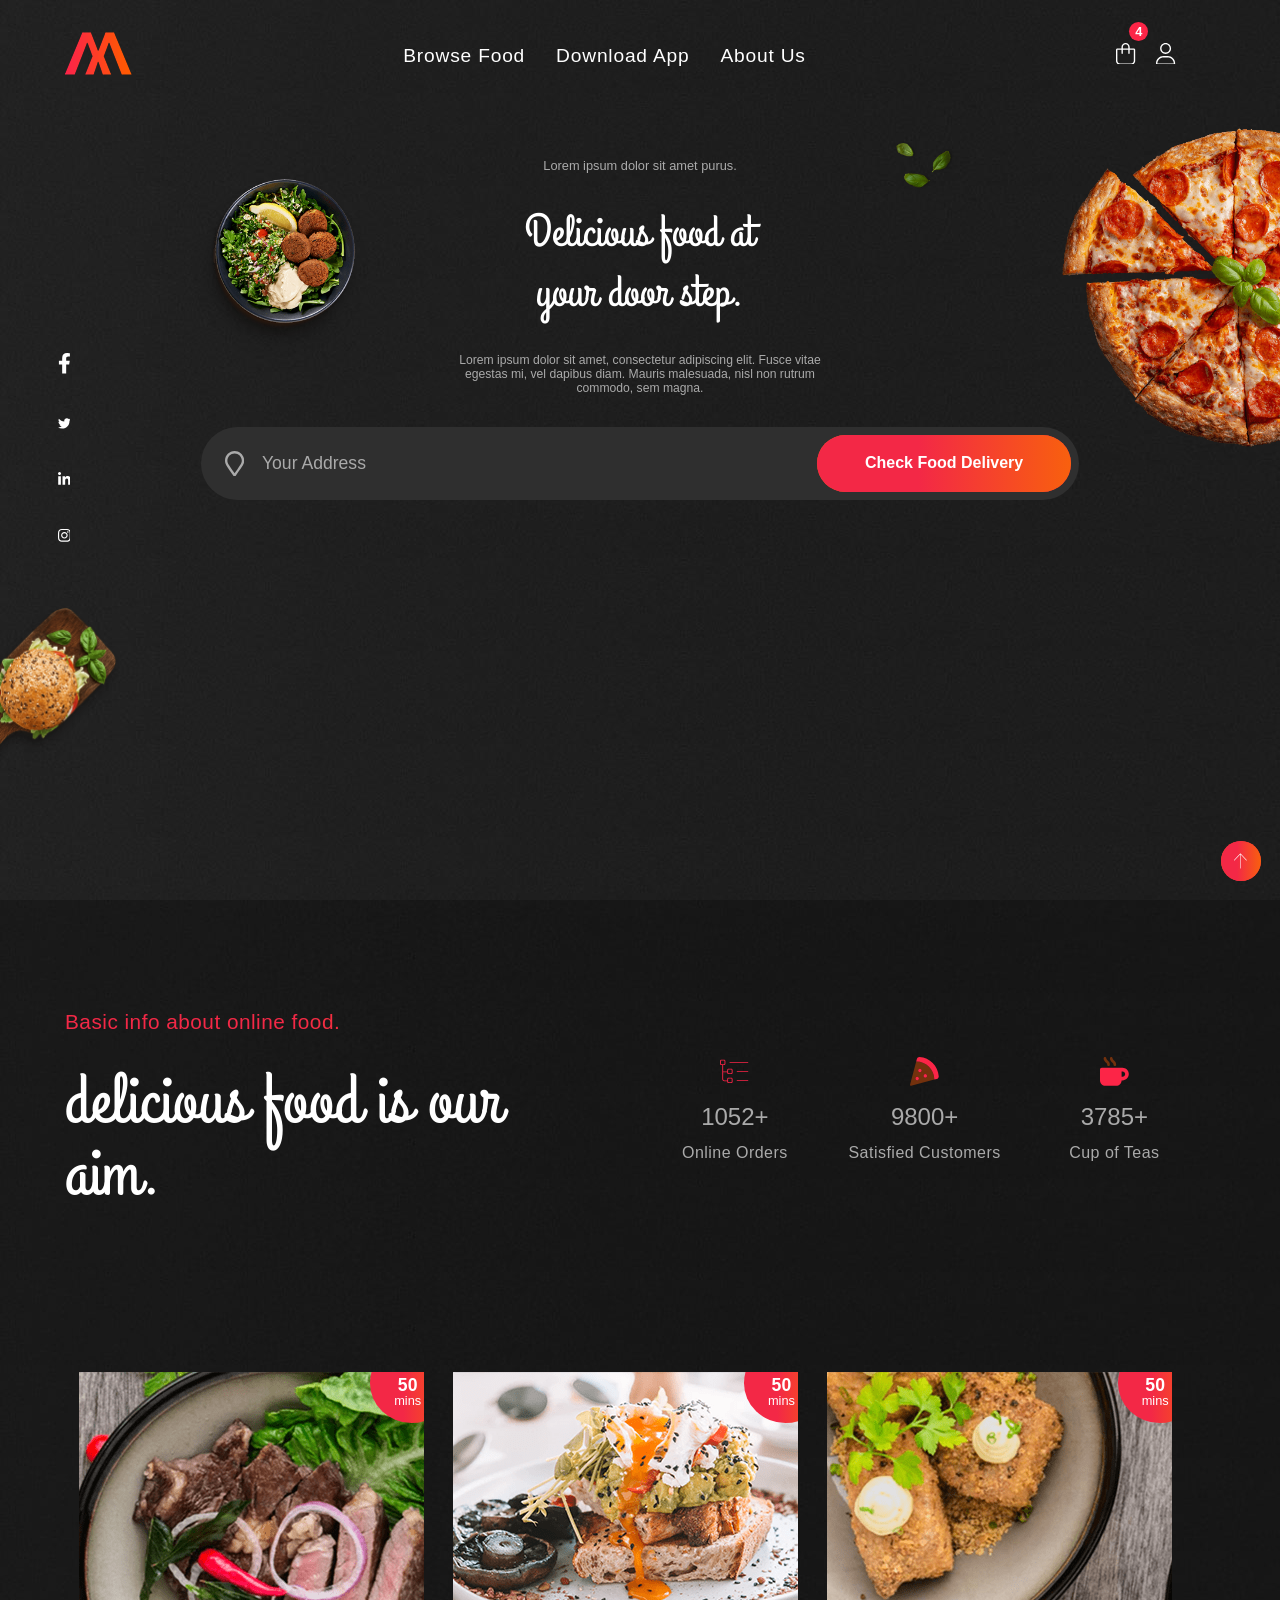
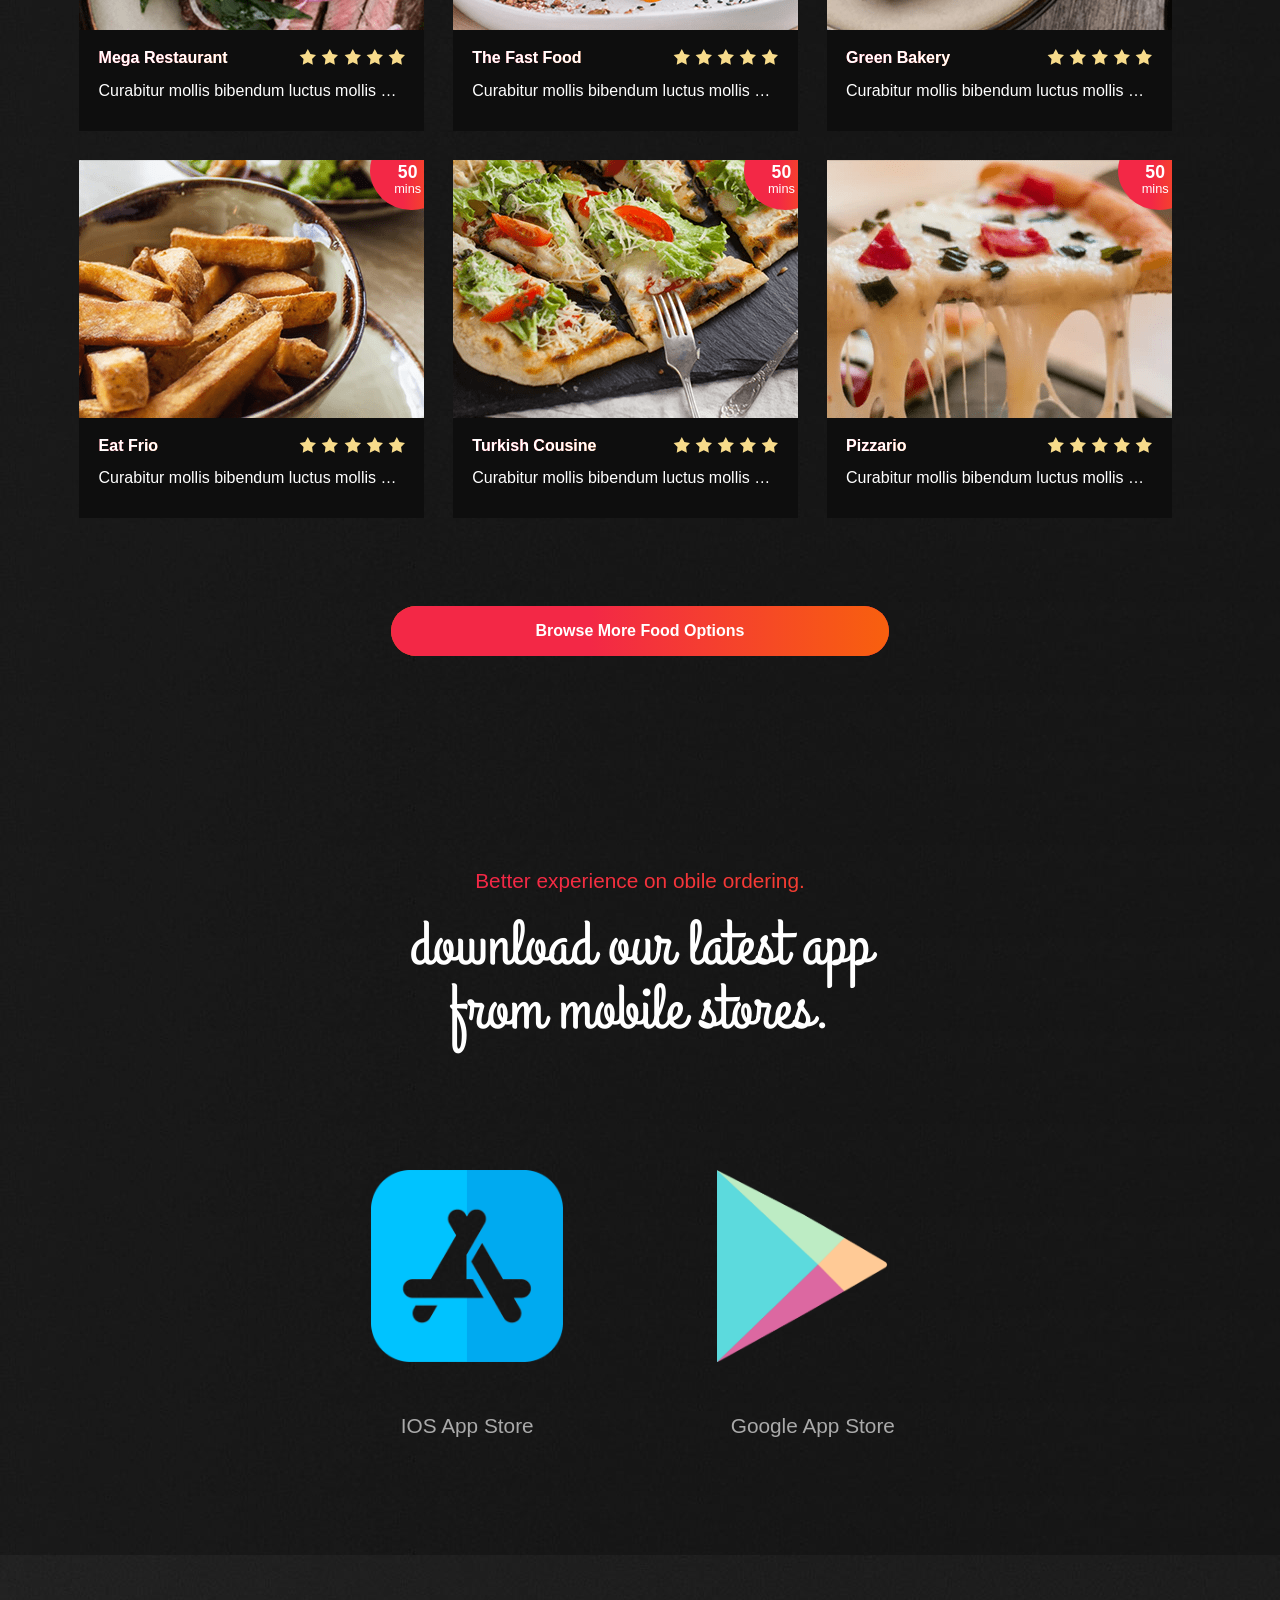
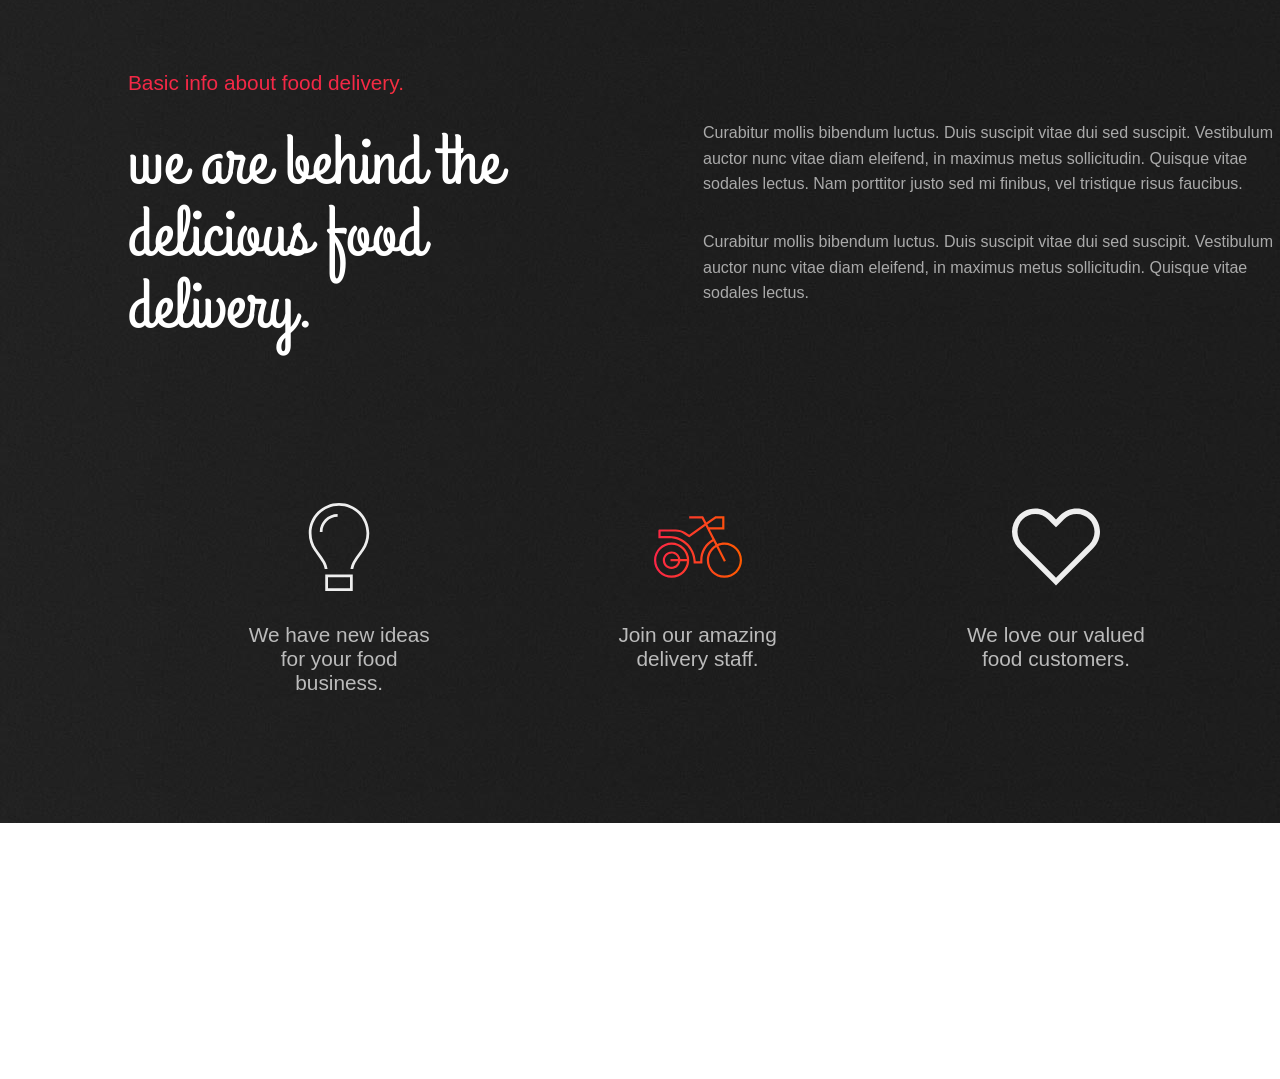
==== commit 29c51e65: "start responsive styling" ====
--- a/index.html
+++ b/index.html
@@ -387,7 +387,7 @@
                 </div>
                
             </section>
-            <section class="testimonial">
+            <!-- <section class="testimonial">
                 <img src="images/banner.jpg" alt="Banner" class="banner">
                 <div class="slider">
                     <ul class="content">
@@ -437,7 +437,7 @@
                     </li>
                 </ul>
 
-            </section>
+            </section> -->
             <section class="download-app">
                 <p>Better experience on obile ordering.</p>
                 <p class="text-grand">download our latest app from mobile stores.</p>
--- a/css/style.css
+++ b/css/style.css
@@ -138,8 +138,8 @@
 /* Scroll bar Styles  */ 
 /* - Firefox */ 
 html{
-    scrollbar-gutter: stable;
-    scrollbar-width: 10px;
+    /* scrollbar-gutter: stable;
+    scrollbar-width: 10px; */
     scroll-behavior: smooth;
 }
 /* - Chrome and Safari */ 
@@ -153,9 +153,9 @@
     background: var(--gradient-image-to-top);
     min-height: 25%;
 }
-::-webkit-scrollbar-thumb:hover{
+/* ::-webkit-scrollbar-thumb:hover{
     background: var(--gradient-image-to-top);
-}
+} */
 /* - Global Styles */ 
 body{
     margin: 0;
@@ -773,7 +773,7 @@
     width: 35%;
     margin: 3rem auto 6rem;
 }
-.testimonial{
+/* .testimonial{
     background-size: cover;
     background-position: center;
     position: relative;
@@ -816,7 +816,7 @@
     font-weight: 400;
     transform: translateX(40px);
     transition: all ease-in-out .5s;
-    /* background: #18181869; */
+    /* background: #18181869; 
 }
 .testimonial .slider .content li {
     text-align: center;
@@ -883,7 +883,7 @@
     line-height: 1.5;
     display: none;
     text-align: center;
-}
+} */
 .download-app{
     display: flex;
     flex-direction: column;
@@ -1067,4 +1067,7 @@
 }
 .icon-motor:before{
     content: "\f618";
+}
+@media (max-width: 1200){
+
 }
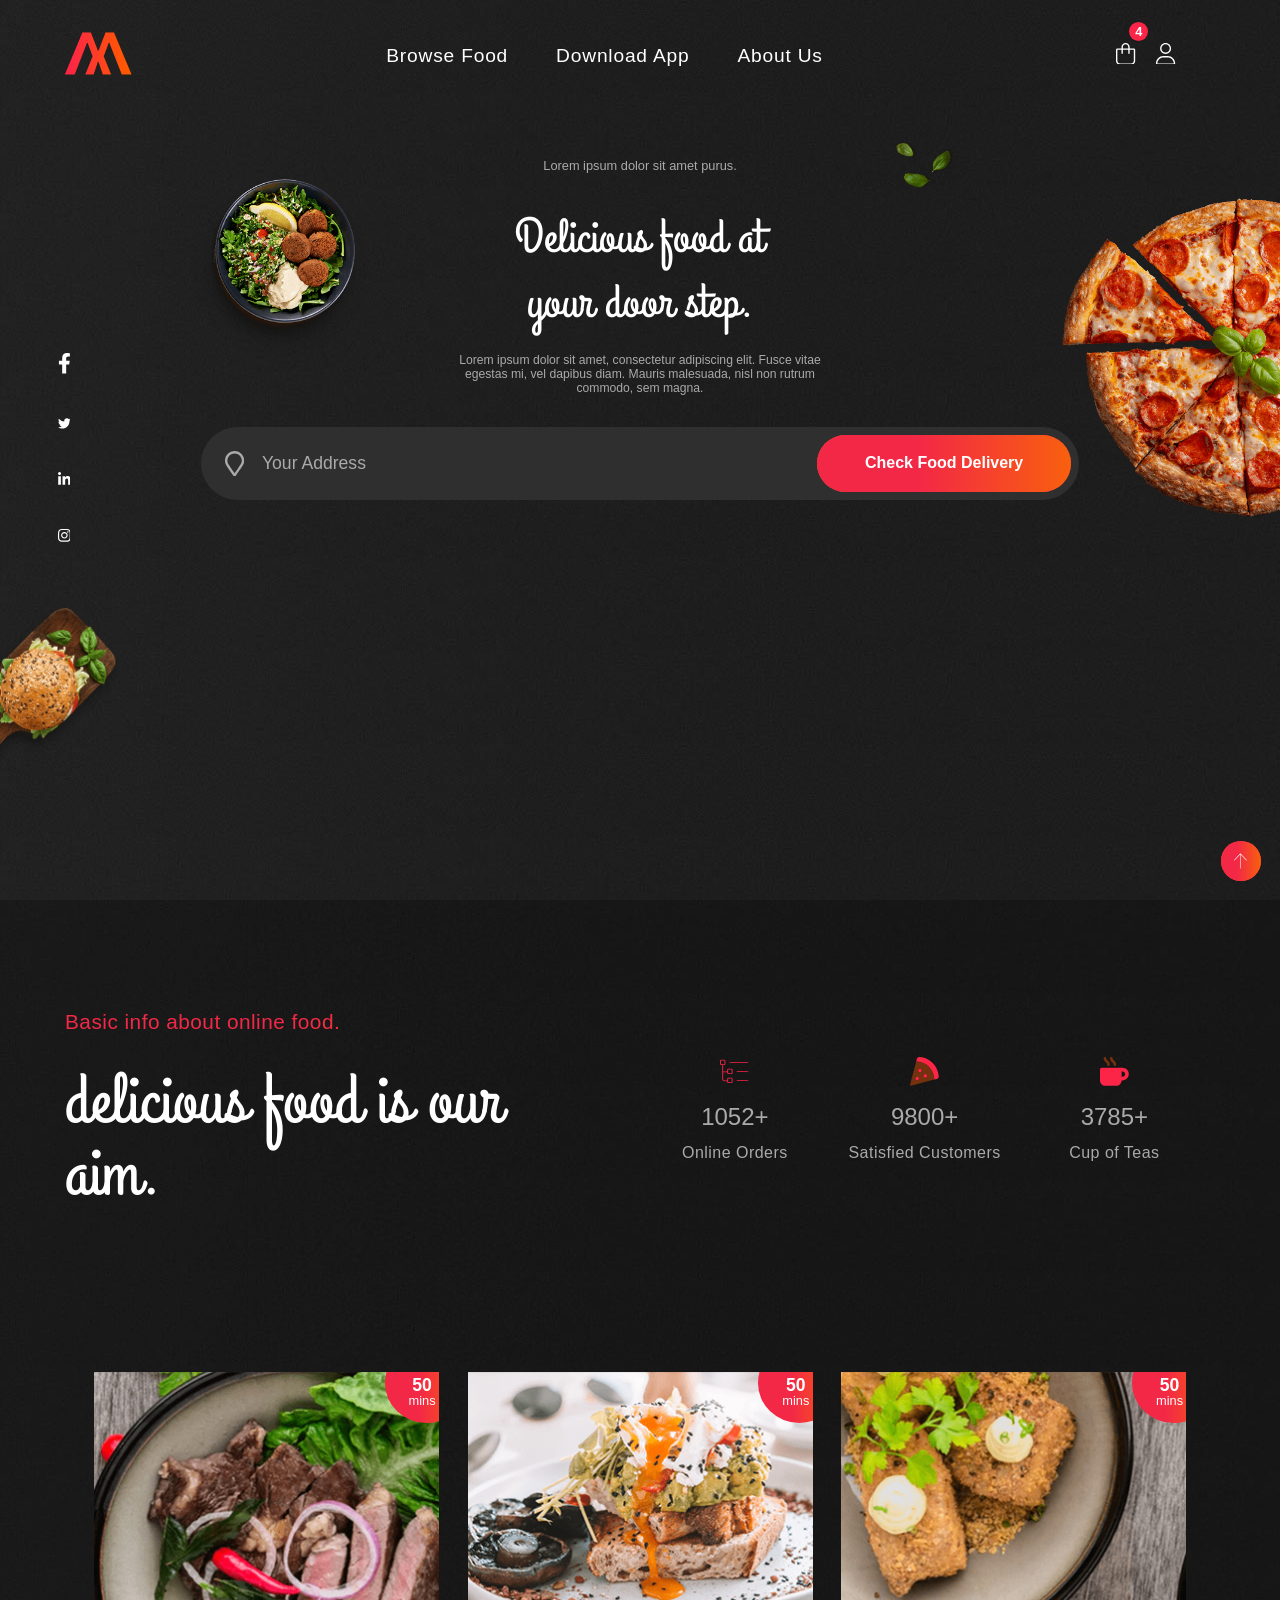
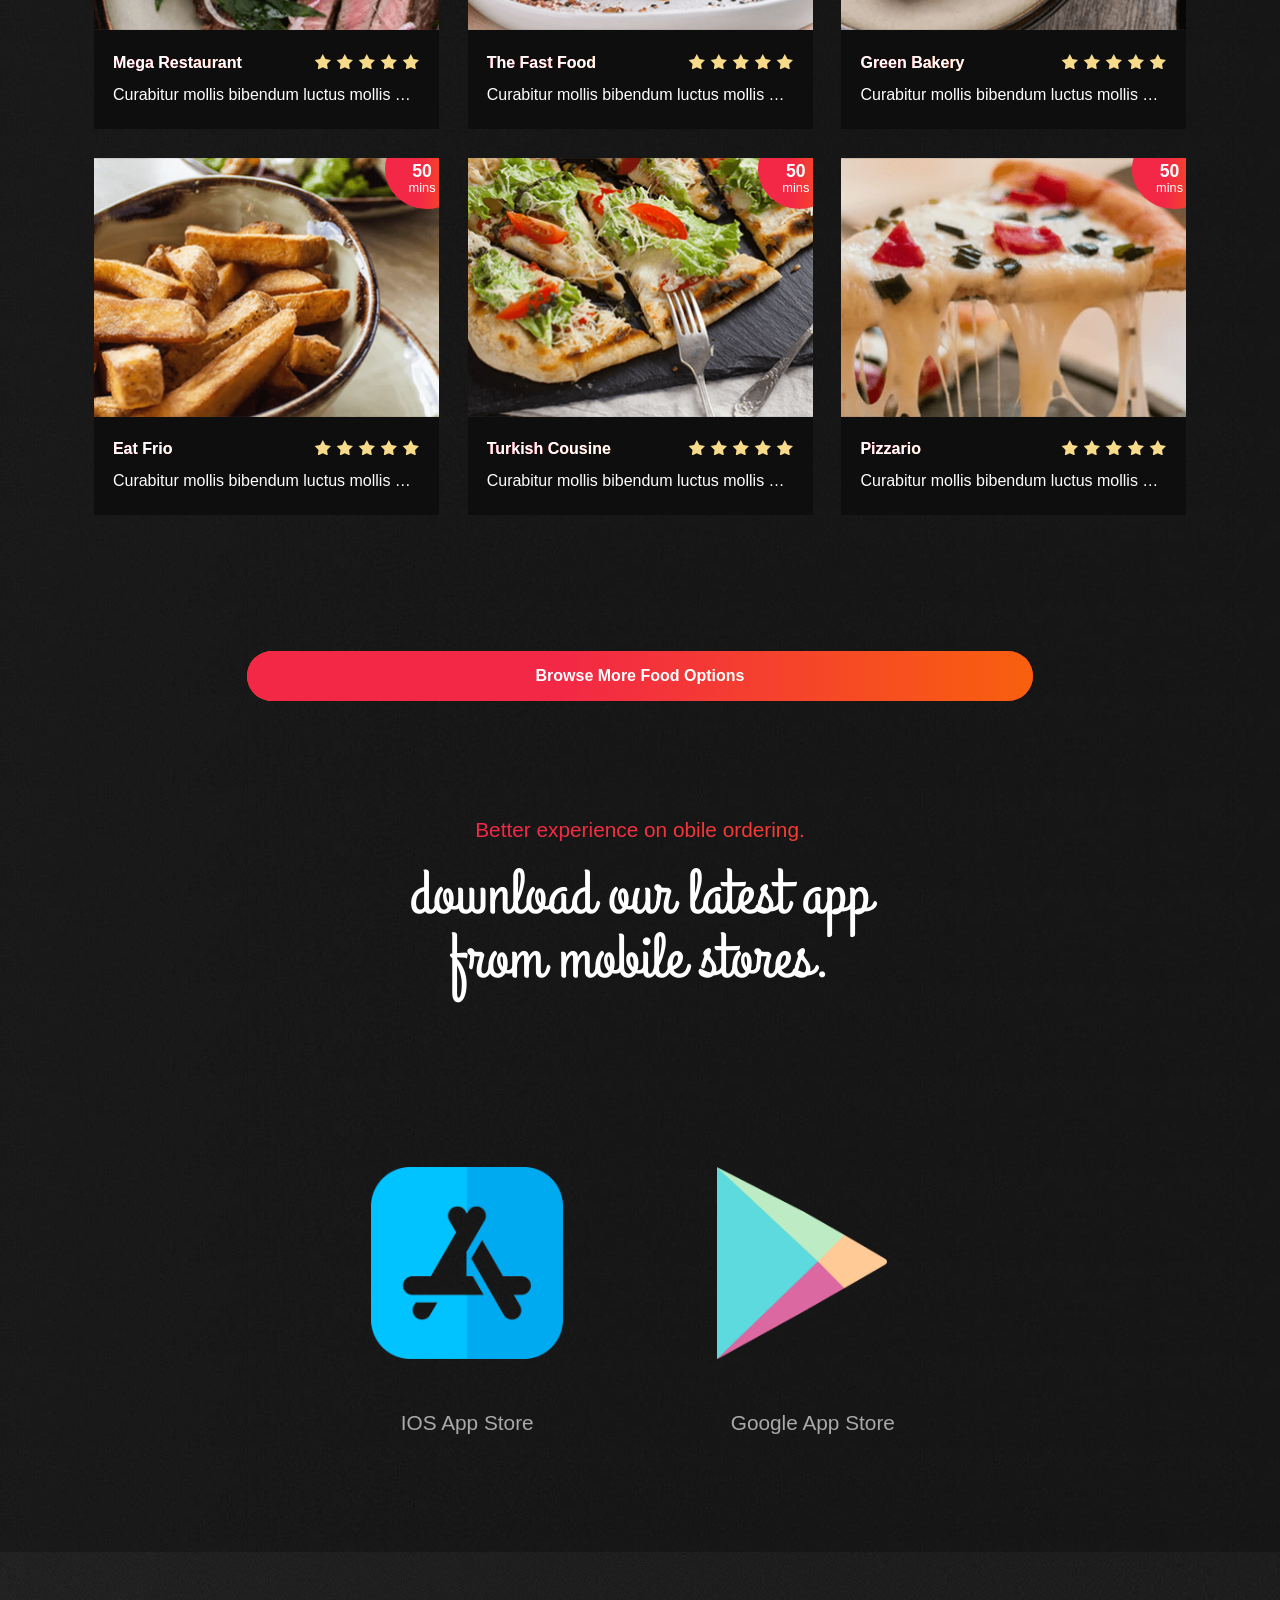
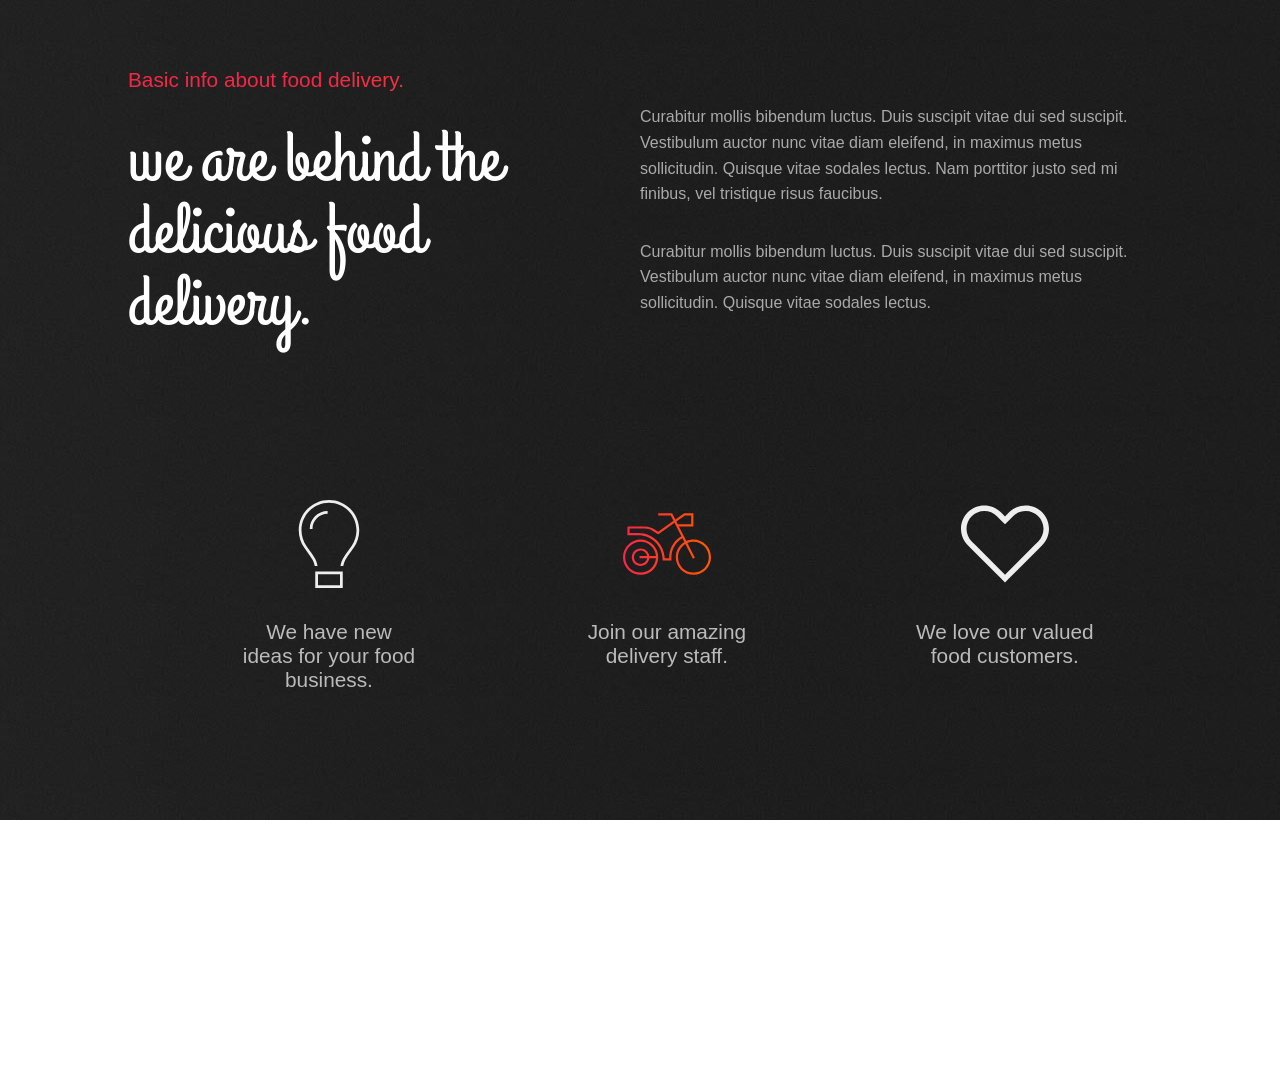
==== commit 81e1a84f: "add humburger phone nav links in responsive" ====
--- a/index.html
+++ b/index.html
@@ -42,7 +42,7 @@
                                 </a>
                             </li>
                         </ul>
-                        <div class="account-links">
+                        <div class="side-links">
                             <span class="cart">
                                 <span class="badge">4</span>
                                 <svg xmlns="http://www.w3.org/2000/svg" viewBox="0 0 448 512"><!--! Font Awesome Pro 6.0.0-beta1 by @fontawesome - https://fontawesome.com License - https://fontawesome.com/license (Commercial License) --><path d="M416 128h-96l.001-32c0-52.94-43.06-96-95.1-96C171.1 0 128 43.06 128 96v32H32C14.33 128 0 142.3 0 160v256c0 53.02 42.98 96 96 96h256c53.02 0 96-42.98 96-96V160C448 142.3 433.7 128 416 128zM160 96c0-35.3 28.7-64 64-64c35.29 0 63.1 28.7 63.1 64v32H160V96zM416 416c0 35.29-28.71 64-64 64H96c-35.29 0-64-28.71-64-64V160h96v80C128 248.8 135.2 256 144 256S160 248.8 160 240V160h127.1v80c0 8.844 7.156 16 16 16s16-7.156 16-16L319.1 160H416V416z"/></svg>
@@ -159,6 +159,53 @@
                                     </li>
                                 </ul>
                             </span>
+                            <span class="phone-nav">
+                                <svg xmlns="http://www.w3.org/2000/svg" viewBox="0 0 448 512"><!--! Font Awesome Pro 6.5.1 by @fontawesome - https://fontawesome.com License - https://fontawesome.com/license (Commercial License) Copyright 2023 Fonticons, Inc. --><path d="M0 88C0 74.7 10.7 64 24 64H424c13.3 0 24 10.7 24 24s-10.7 24-24 24H24C10.7 112 0 101.3 0 88zM0 248c0-13.3 10.7-24 24-24H424c13.3 0 24 10.7 24 24s-10.7 24-24 24H24c-13.3 0-24-10.7-24-24zM448 408c0 13.3-10.7 24-24 24H24c-13.3 0-24-10.7-24-24s10.7-24 24-24H424c13.3 0 24 10.7 24 24z"/></svg>
+                                <div class="phone-links">
+                                    <ul class="list">
+                                        <li>
+                                            <a href="#" class="">
+                                                Browse Food
+                                            </a>
+                                        </li>
+                                        <li>
+                                            <a href="#">
+                                                Download App
+                                            </a>
+                                        </li>
+                                        <li>
+                                            <a href="#">
+                                                About Us
+                                            </a>
+                                        </li>
+                                    </ul>
+                                    <div class="contact">
+                                        <span>+220 101020201010</span>
+                                        <span>email@yourEmail.com</span>
+                                    </div>
+                                    <div class="social-media">
+                                        <div class="icon">
+                                            <svg xmlns="http://www.w3.org/2000/svg" 
+                                            viewBox="0 0 320 512"><path d="M80 299.3V512H196V299.3h86.5l18-97.8H196V166.9c0-51.7 20.3-71.5 72.7-71.5c16.3 0 29.4 .4 37 1.2V7.9C291.4 4 256.4 0 236.2 0C129.3 0 80 50.5 80 159.4v42.1H14v97.8H80z"/>
+                                        </svg>
+                                        </div>
+                                        <div class="icon">
+                                            <svg xmlns="http://www.w3.org/2000/svg" viewBox="0 0 512 512"><!--! Font Awesome Pro 6.5.1 by @fontawesome - https://fontawesome.com License - https://fontawesome.com/license (Commercial License) Copyright 2023 Fonticons, Inc. --><path d="M459.37 151.716c.325 4.548.325 9.097.325 13.645 0 138.72-105.583 298.558-298.558 298.558-59.452 0-114.68-17.219-161.137-47.106 8.447.974 16.568 1.299 25.34 1.299 49.055 0 94.213-16.568 130.274-44.832-46.132-.975-84.792-31.188-98.112-72.772 6.498.974 12.995 1.624 19.818 1.624 9.421 0 18.843-1.3 27.614-3.573-48.081-9.747-84.143-51.98-84.143-102.985v-1.299c13.969 7.797 30.214 12.67 47.431 13.319-28.264-18.843-46.781-51.005-46.781-87.391 0-19.492 5.197-37.36 14.294-52.954 51.655 63.675 129.3 105.258 216.365 109.807-1.624-7.797-2.599-15.918-2.599-24.04 0-57.828 46.782-104.934 104.934-104.934 30.213 0 57.502 12.67 76.67 33.137 23.715-4.548 46.456-13.32 66.599-25.34-7.798 24.366-24.366 44.833-46.132 57.827 21.117-2.273 41.584-8.122 60.426-16.243-14.292 20.791-32.161 39.308-52.628 54.253z"/></svg>
+                                        </div>
+                                        <div class="icon">
+                                            <svg xmlns="http://www.w3.org/2000/svg" viewBox="0 0 640 512"><!--! Font Awesome Pro 6.5.1 by @fontawesome - https://fontawesome.com License - https://fontawesome.com/license (Commercial License) Copyright 2023 Fonticons, Inc. --><path d="M386.061 228.496c1.834 9.692 3.143 19.384 3.143 31.956C389.204 370.205 315.599 448 204.8 448c-106.084 0-192-85.915-192-192s85.916-192 192-192c51.864 0 95.083 18.859 128.611 50.292l-52.126 50.03c-14.145-13.621-39.028-29.599-76.485-29.599-65.484 0-118.92 54.221-118.92 121.277 0 67.056 53.436 121.277 118.92 121.277 75.961 0 104.513-54.745 108.965-82.773H204.8v-66.009h181.261zm185.406 6.437V179.2h-56.001v55.733h-55.733v56.001h55.733v55.733h56.001v-55.733H627.2v-56.001h-55.733z"/></svg>
+                                        </div>
+                                        <div class="icon">
+                                            <svg xmlns="http://www.w3.org/2000/svg" viewBox="0 0 448 512"><!--! Font Awesome Pro 6.5.1 by @fontawesome - https://fontawesome.com License - https://fontawesome.com/license (Commercial License) Copyright 2023 Fonticons, Inc. --><path d="M100.28 448H7.4V148.9h92.88zM53.79 108.1C24.09 108.1 0 83.5 0 53.8a53.79 53.79 0 0 1 107.58 0c0 29.7-24.1 54.3-53.79 54.3zM447.9 448h-92.68V302.4c0-34.7-.7-79.2-48.29-79.2-48.29 0-55.69 37.7-55.69 76.7V448h-92.78V148.9h89.08v40.8h1.3c12.4-23.5 42.69-48.3 87.88-48.3 94 0 111.28 61.9 111.28 142.3V448z"/></svg>
+                                        </div>
+                                        <div class="icon">
+                                            <svg xmlns="http://www.w3.org/2000/svg" viewBox="0 0 448 512"><!--! Font Awesome Pro 6.5.1 by @fontawesome - https://fontawesome.com License - https://fontawesome.com/license (Commercial License) Copyright 2023 Fonticons, Inc. --><path d="M224.1 141c-63.6 0-114.9 51.3-114.9 114.9s51.3 114.9 114.9 114.9S339 319.5 339 255.9 287.7 141 224.1 141zm0 189.6c-41.1 0-74.7-33.5-74.7-74.7s33.5-74.7 74.7-74.7 74.7 33.5 74.7 74.7-33.6 74.7-74.7 74.7zm146.4-194.3c0 14.9-12 26.8-26.8 26.8-14.9 0-26.8-12-26.8-26.8s12-26.8 26.8-26.8 26.8 12 26.8 26.8zm76.1 27.2c-1.7-35.9-9.9-67.7-36.2-93.9-26.2-26.2-58-34.4-93.9-36.2-37-2.1-147.9-2.1-184.9 0-35.8 1.7-67.6 9.9-93.9 36.1s-34.4 58-36.2 93.9c-2.1 37-2.1 147.9 0 184.9 1.7 35.9 9.9 67.7 36.2 93.9s58 34.4 93.9 36.2c37 2.1 147.9 2.1 184.9 0 35.9-1.7 67.7-9.9 93.9-36.2 26.2-26.2 34.4-58 36.2-93.9 2.1-37 2.1-147.8 0-184.8zM398.8 388c-7.8 19.6-22.9 34.7-42.6 42.6-29.5 11.7-99.5 9-132.1 9s-102.7 2.6-132.1-9c-19.6-7.8-34.7-22.9-42.6-42.6-11.7-29.5-9-99.5-9-132.1s-2.6-102.7 9-132.1c7.8-19.6 22.9-34.7 42.6-42.6 29.5-11.7 99.5-9 132.1-9s102.7-2.6 132.1 9c19.6 7.8 34.7 22.9 42.6 42.6 11.7 29.5 9 99.5 9 132.1s2.7 102.7-9 132.1z"/></svg>
+                                        </div>
+                                    </div>
+                                    <div class="copyright">© 2023 Starbelly Made With Love By Abdelrahman Hatem</div>
+                                </div>
+                            </span>
+
                         </div>
                     </div>
                 </nav>
--- a/css/style.css
+++ b/css/style.css
@@ -40,11 +40,11 @@
 /* Mouse Follow Styles*/
 .mouse-follow{
     position: fixed;
-    top: 0;
-    left: 0;
+    inset-block-start: 0;
+    inset-inline-start: 0;
     background-color: transparent;
-    height: 1.5rem;
-    width: 1.5rem;
+    block-size: 1.5rem;
+    inline-size: 1.5rem;
     border-radius: 50%;
     border: .15rem solid var(--white-100);
     z-index: 3;
@@ -54,8 +54,8 @@
 /* Loader Styles  */ 
 .loader{
     position: fixed;
-    width: 100vw;
-    height: 100vh;
+    inline-size: 100vw;
+    block-size: 100vh;
     z-index: 4;
     background-color: var(--black-20);
     display: flex;
@@ -64,16 +64,16 @@
 }
 .loader .spinner{
     position: relative;
-    width: 5rem;
-    height: 5rem;
+    inline-size: 5rem;
+    block-size: 5rem;
 }
 .loader span{
     position: absolute;
     border: .1rem solid var(--white-100);
     border-radius: 50%;
     background-color: transparent;
-    height: 23%;
-    width: 23%;
+    block-size: 23%;
+    inline-size: 23%;
     
     transition: all ease-in-out .3s;
 }
@@ -93,46 +93,46 @@
 }
 @keyframes loader-first {
     0%{
-        top: 0%;
-        left: 34%;
+        inset-block-start: 0%;
+        inset-inline-start: 34%;
     }
     25%{
-        top: 37%;
-        left: 0%;
+        inset-block-start: 37%;
+        inset-inline-start: 0%;
     }
     50%{
-        top: 74%;
-        left: 37%;
+        inset-block-start: 74%;
+        inset-inline-start: 37%;
     }
     75%{
-        top: 37%;
-        left: 74%;
+        inset-block-start: 37%;
+        inset-inline-start: 74%;
     }
     100%{
-        top: 0%;
-        left: 34%;
+        inset-block-start: 0%;
+        inset-inline-start: 34%;
     }
 }
 @keyframes loader-active {
     0%{
-        top: 0%;
-        left: 34%;
+        inset-block-start: 0%;
+        inset-inline-start: 34%;
     }
     25%{
-        top: 37%;
-        left: 74%;
+        inset-block-start: 37%;
+        inset-inline-start: 74%;
     }
     50%{
-        top: 74%;
-        left: 37%;
+        inset-block-start: 74%;
+        inset-inline-start: 37%;
     }
     75%{
-        top: 37%;
-        left: 0%;
+        inset-block-start: 37%;
+        inset-inline-start: 0%;
     }
     100%{
-        top: 0%;
-        left: 34%;
+        inset-block-start: 0%;
+        inset-inline-start: 34%;
     }
 }
 /* Scroll bar Styles  */ 
@@ -144,7 +144,7 @@
 }
 /* - Chrome and Safari */ 
 ::-webkit-scrollbar {
-    width: 10px; 
+    inline-size: 10px; 
 }
 ::-webkit-scrollbar-track{
     background-color: var(--black-20);
@@ -164,14 +164,14 @@
 }
 main{
     position: relative;
-    width: 100%;
+    inline-size: 100%;
 }
 a{
     text-decoration: none;
     color: var(--white-100);
 }
 svg{
-    width: .8rem;
+    inline-size: .8rem;
 }
 .text-grand{
     font-family: var(--grand-font);
@@ -192,10 +192,10 @@
 .btn-magic::before{
     background: var(--gradient-image-to-right);
     position: absolute;
-    top: 0;
-    left: 0;
-    height: 100%;
-    width: 100%;
+    inset-block-start: 0;
+    inset-inline-start: 0;
+    block-size: 100%;
+    inline-size: 100%;
     border-radius: 2rem;
     transition: .5s ease-in-out;
     content: "";
@@ -205,7 +205,7 @@
     opacity: 0;
 }
 .container{
-    width: 1150px;
+    max-inline-size: 1150px;
     margin: auto;
 }
 .row{
@@ -221,23 +221,23 @@
 
 /* Nav styles */
 nav{
-    width: 100%;
-    height: fit-content;
+    inline-size: 100%;
+    block-size: fit-content;
    
 }
 .fixed-nav{
     position: fixed;
-    left: 0;
+    inset-inline-start: 0;
     z-index: 3;
     background: rgb(28 28 28 / 87%);
     animation: move-nav 1s ease-in-out;
 }
 @keyframes move-nav{
     0%{
-        top: -120px;
+        inset-block-start: -120px;
     }
     100%{
-        top: 0;
+        inset-block-start: 0;
     }
 }
 nav .container{
@@ -250,9 +250,11 @@
     margin: 0;
     padding: 0;
     display: flex;
-    flex: 0 1 35%;
     justify-content: space-between;
     align-items: center;
+}
+nav .page-links{
+    gap: 3rem;
 }
 nav .page-links a{
     font-size: 1.2rem;
@@ -265,69 +267,69 @@
 nav .page-links a::before{
     border-block-end: 0.15rem solid;
     border-image: var(--gradient-image-to-right) 1;
-    width: 0%;
+    inline-size: 0%;
     position: absolute;
-    bottom: -0.5rem;
-    left: 0;
+    inset-block-end: -0.5rem;
+    inset-inline-start: 0;
     content: "";
     transition: all ease-in-out .3s;
 }
 nav .page-links a.active::before, nav .page-links a:hover::before{
-    width: 100%;
-}
-.account-links{
+    inline-size: 100%;
+}
+.side-links{
     align-items: center;
     align-self: stretch;
     display: flex;
     flex: 0 1 12%;
     justify-content: center;
-}
-.account-links .cart {
-    margin-inline-end: 1.3rem;
+    gap: 1.3rem;
+}
+.side-links .cart {
+
     position: relative;
 }
-.account-links .cart .badge{
+.side-links .cart .badge{
     position: absolute;
     background: var(--red);
     color: var(--white-100);
     border-radius: 50%;
-    width: 1.2rem;
-    height: 1.2rem;
+    inline-size: 1.2rem;
+    block-size: 1.2rem;
     display: flex;
     align-items: center;
     justify-content: center;
     font-weight: 700;
     font-size: .8rem;
-    top: -1.3rem;
-    left: 0.8rem;
-}
-.account-links .account  {
+    inset-block-start: -1.3rem;
+    inset-inline-start: 0.8rem;
+}
+.side-links .account  {
     position: relative;
 }
-.account-links .account > svg, .account-links .cart > svg{
+.side-links .account > svg, .side-links .cart > svg{
     cursor: pointer;;
 }
-.account-links .account:hover ul {
+.side-links .account:hover ul {
     opacity: 1;
     visibility: visible;
 }
-.account-links .account ul, .account-links .cart-list{
+.side-links .account ul, .side-links .cart-list{
     display: flex;
     flex-direction: column;
     position: absolute;
-    right: revert-layer;
-    top: 2rem;
-    right: -2rem;    
-    width: 16vw;
+    inset-block-start: 2rem;
+    inset-inline-end: -2rem;    
+    inline-size: 16vw;
     opacity: 0;
     transition: all ease-in-out .5s;
     visibility: hidden;
     z-index: 2;
 }
-.account-links .account ul li{
-    width: 100%;
-}
-.account-links .account ul a{
+.side-links .account ul li{
+    inline-size: 100%;
+}
+.side-links .account ul a{
     background-color: var(--black-20);
     padding: 1rem;
     font-size: 1.1rem;
@@ -335,126 +337,123 @@
     font-weight: 300;
     display: flex;
     justify-content: start;
-    width: 100%;
+    inline-size: 100%;
     gap: 1rem;
     box-sizing: border-box;
     transition: all ease-in-out .5s;
     position: relative;
 }
-.account-links .account ul a::before{
+.side-links .account ul a::before{
    content: "";
    background-image: var(--gradient-image-to-right);
    position: absolute;
-   width: 100%;
-   height: 100%;
-   top: 0;
-   left: 0;
+   inline-size: 100%;
+   block-size: 100%;
+   inset-block-start: 0;
+   inset-inline-start: 0;
    z-index: -1;
    box-sizing: border-box;
    border-block-start: thin solid var(--black-10);
 }
-.account-links .account ul li:first-of-type a::before{
+.side-links .account ul li:first-of-type a::before{
     border-block-start: none;
 }
-.account-links .account ul a:hover {
+.side-links .account ul a:hover {
     background-color: transparent;
 }
-.account-links .account ul a:hover svg{
+.side-links .account ul a:hover svg{
     margin-inline-end: .4rem;
 }
-.account-links .account ul svg {
+.side-links .account ul svg {
     fill: var(--white-100);
-    width: 1rem;
+    inline-size: 1rem;
     display: inline;
-    height: 1rem;
+    block-size: 1rem;
     transition: all ease-in-out .4s;
 }
-.account-links svg{
+.side-links svg{
     fill: var(--white-100);
-    width: 1.2rem;
-}
-.account-links .cart {
-    position: relative;
-}
-.account-links .cart .cart-list {
+    inline-size: 1.2rem;
+}
+.side-links .cart .cart-list {
     display: flex;
     flex-direction: column;
     background-color: var(--black-20);
-    width: 23vw;
+    inline-size: 23vw;
     padding: 2rem 1.5rem 3rem;
     z-index: 2;
 }
-.account-links .cart ul {
+.side-links .cart ul {
     display: flex;
     flex-direction: column;
     overflow-y: auto;
     max-height: 15vw;
-    width: 100%;
+    inline-size: 100%;
     justify-content: flex-start;
     font-family: var(--roboto-font);
 }
-.account-links .cart ul::-webkit-scrollbar {
-    width: .1rem;
-}
-.account-links .cart ul::-webkit-scrollbar-track {
+.side-links .cart ul::-webkit-scrollbar {
+    inline-size: .1rem;
+}
+.side-links .cart ul::-webkit-scrollbar-track {
     background: var(--black-30);
     border-radius: .1rem;
 }
-.account-links .cart ul::-webkit-scrollbar-thumb {
+.side-links .cart ul::-webkit-scrollbar-thumb {
     background:var(--gradient-image-to-right);
 }
 ::-webkit-scrollbar-thumb:hover {
     background: #555;
 }
-.account-links .cart ul li{
-    width: 100%;
-    display: flex;
-}
-.account-links .cart ul li > a {
-    width: 8vw;
+.side-links .cart ul li{
+    inline-size: 100%;
+    display: flex;
+}
+.side-links .cart ul li > a {
+    inline-size: 8vw;
     display: flex;
     align-items: center;
 }
-.account-links .cart ul img{
+.side-links .cart ul img{
     max-width: 100%;
 }
-.account-links .cart ul li .details{
+.side-links .cart ul li .details{
     padding: 1vw;
 }
-.account-links .cart .details .title a {
+.side-links .cart .details .title a {
     display: block;
     font-weight: 400;
     font-size: .95rem;
-    width: max-content;
+    inline-size: max-content;
     background-image: var(--gradient-image-to-right);
     background-clip: text;
     -webkit-background-clip: text;
     transition: all ease-in-out .3s;
 }
-.account-links .cart .details .title a:hover{
+.side-links .cart .details .title a:hover{
     color: transparent;
 }
-.account-links .cart .details .price{
+.side-links .cart .details .price{
     margin-block: 0.5rem;
     font-size: .85rem;
     color: var(--white-50);
     font-family: var(--roboto-font);
     font-weight: 600;
 }
-.account-links .cart .details .new{
+.side-links .cart .details .new{
     margin-inline-end: .6rem;
 }
-.account-links .cart .details .old{
+.side-links .cart .details .old{
     text-decoration: line-through;
 }
-.account-links .cart ul li .quantity {
+.side-links .cart ul li .quantity {
     display: flex;
     justify-content: space-between;
 }
-.account-links .cart ul li .quantity span{
+.side-links .cart ul li .quantity span{
     cursor: pointer;
 }
-.account-links .cart ul li .quantity input{
+.side-links .cart ul li .quantity input{
     display: inline;
     max-width: 1vw;
     background: transparent;
@@ -465,49 +464,52 @@
     padding: 0.25vw 0.5vw;
     margin-inline: 0.2rem;
 }
-.account-links .cart ul li .quantity svg{
-    width: 1rem;
+.side-links .cart ul li .quantity svg{
+    inline-size: 1rem;
     fill: var(--white-100);
     cursor: pointer;
 }
-.account-links .cart .total{
+.side-links .cart .total{
     text-align: center;
     margin-block: 1rem;
     font-size: 2rem;
     font-family: var(--roboto-font);
     font-weight: 600;
     color: var(--white-90);
-    border-top: 0.1rem solid rgb(225 225 225 / 1%);
+    border-block-start: 0.1rem solid rgb(225 225 225 / 1%);
     padding-block-start: 2rem;
 }
-.account-links .cart .checkout{
+.side-links .cart .checkout{
     text-align: center;
 }
-.account-links .cart:hover .cart-list {
+.side-links .cart:hover .cart-list {
     opacity: 1;
     visibility: visible;
+}
+.side-links .phone-nav{
+    display: none;
 }
 
 /* Start Header */
 header{
     background-image: url('../images/bg-1.jpg');
-    height: 100vh;
+    block-size: 100vh;
     position: relative;
     overflow: hidden;
 }
 header aside {
     display: flex;
     flex-direction: column;
-    width: 10%;
+    inline-size: 10%;
     align-items: center;
     position: absolute;
-    top: 0;
-    left: 0;
-    height: 100%;
+    inset-block-start: 0;
+    inset-inline-start: 0;
+    block-size: 100%;
 }
 header aside ul {
     list-style: none;
-    height: 30%;
+    block-size: 30%;
     margin-block: auto;
     display: flex;
     flex-direction: column;
@@ -519,16 +521,16 @@
 }
 header .home{
     position: absolute;
-    width: 100%;
-    top: 120px;
+    inline-size: 100%;
+    inset-block-start: 120px;
 }
 header .home .content {
-    height: 50%;
+    block-size: 50%;
     display: flex;
     flex-direction: column;
     justify-content: center;
     align-items: center;
-    width: 30%;
+    inline-size: 30%;
     margin: auto;
     font-size: .8rem;
     text-align: center;
@@ -539,18 +541,18 @@
 }
 .magic-text{
     position: relative;
-    width: 70%;
-    height: calc(2 * 7vw);
+    inline-size: 70%;
+    block-size: calc(2 * 7vw);
 }
 header .home .content h1 {
-    font-size: 3.5vw;
+    font-size: 3rem;
     font-weight: 100;
-    top: 0;
-    left: 0;
+    inset-block-start: 0;
+    inset-inline-start: 0;
     position: absolute;
 }
-header .home .content p{
-    font-size: .95vw;
+header .home .content p {
+    font-size: .76rem;
     margin: 0;
 }
 header .home search{
@@ -561,7 +563,7 @@
 header .home search form{
     display: flex;
     background-color: var(--black-30);
-    width: 75%;
+    inline-size: 75%;
     padding: .5rem;
     border-radius: 3rem;
 }
@@ -570,7 +572,7 @@
     padding: 1rem;
 }
 header .home search form label svg{
-    width: 1.2rem;
+    inline-size: 1.2rem;
     fill: var(--white-50);
 }
 header .home search form input {
@@ -590,11 +592,11 @@
     position: absolute;
 }
 .mouse-move{
-    /* transition: all ease-in-out .3s; */
+    transition: all ease-in-out .3s;
 }
 header > img:nth-of-type(1){
-    top: 14vw;
-    left: 15vw;
+    inset-block-start: 14vw;
+    inset-inline-start: 15vw;
     max-width: 11rem;
     animation: move 6s alternate infinite ease-out;
     transition: all ease-in-out .3s;
@@ -613,19 +615,19 @@
         rotate: 0rad;
     }
 }
-header > img:nth-of-type(2){
-    top: 10vw;
-    left: 83vw;
-    max-width: 27vw;
+header > img:nth-of-type(2) {
+    inset-block-start: 22%;
+    inset-inline-start: 83%;
+    max-width: 27%;
 }
 header > img:nth-of-type(3){
-    top: 66vh;
-    left: -0.7vw;
+    inset-block-start: 66vh;
+    inset-inline-start: -0.7vw;
     max-width: 10vw;
 }
 header > img:nth-of-type(4){
-    top: 11vw;
-    left: 70vw;
+    inset-block-start: 11vw;
+    inset-inline-start: 70vw;
     max-width: 4.5vw;
     animation: move 10s alternate infinite ease-out;
 }
@@ -670,13 +672,13 @@
     cursor: pointer;
 }
 .food-option .head svg{
-    width: 1.8rem;
-    height: 1.8rem;
+    inline-size: 1.8rem;
+    block-size: 1.8rem;
     transition: all ease-in-out .25s;
 }
 .food-option .head .stats > div:hover svg{
     margin-block-start: -1.8rem;
-    height: calc(1.8rem + 1.8rem);
+    block-size: calc(1.8rem + 1.8rem);
 }
 .food-option .head svg .fa-primary{ 
     fill: var(--red);
@@ -698,9 +700,9 @@
 .food-option .head .stats span.title{
     letter-spacing: 0.03rem;
 }
-
-.food-option .gallery{
+.food-option .gallery {
     flex-flow: row wrap;
+    justify-content: center;
 }
 .food-option .gallery > a{
     flex: 0 1 30%;
@@ -709,6 +711,7 @@
     position: relative;
     overflow: hidden;
     cursor: pointer;
+    block-size: fit-content;
 }
 .food-option .gallery > a:hover .title{
     color: transparent;
@@ -719,8 +722,8 @@
 .gallery > a .preperation-time{
     position: absolute;
     background-image: var(--gradient-image-to-right);
-    right: -1.8rem;
-    top: -1.8rem;
+    inset-inline-end: -1.8rem;
+    inset-block-start: -1.8rem;
     padding: 2.1rem 2rem 0.9rem 1.5rem;
     border-radius: 50%;
     text-align: center;
@@ -740,12 +743,13 @@
     transition: all ease-in-out .3s;
 }
 .gallery > a .img-holder{
-    width: 100%;
-    height: 72%;
+    inline-size: 100%;
+    block-size: 72%;
     overflow: hidden;
 }
 .gallery > a img{
     transition: all ease-in-out .3s;
+    inline-size: 100%;
 }
 .gallery > a .details{
     padding: 1.2rem;
@@ -754,12 +758,12 @@
     margin-block: 0;
 }
 .gallery > a .details .rating svg{
-    width: 1.1rem;
+    inline-size: 1.1rem;
     fill: #f7db8b;
 }
 .gallery > a .description {
     margin-block: 0.8rem .5rem;
-    height: 1rem;
+    block-size: 1rem;
     white-space: nowrap;
     text-overflow: ellipsis;
     overflow: hidden;
@@ -770,8 +774,8 @@
     justify-content: center;
 }
 .browse-more a {
-    width: 35%;
-    margin: 3rem auto 6rem;
+    inline-size: 60%;
+    margin: 6rem auto;
 }
 /* .testimonial{
     background-size: cover;
@@ -783,10 +787,10 @@
 .testimonial::before, .testimonial .banner{
     content: "";
     position: absolute;
-    top: 0;
-    left: 0;
-    width: 100%;
-    height: 100%;
+    inset-block-start: 0;
+    inset-inline-start: 0;
+    inline-size: 100%;
+    block-size: 100%;
 }
 .testimonial::before{
     background-color: rgb(31 30 30 / 90%);
@@ -807,7 +811,7 @@
 .testimonial .slider{
     display: block;
     margin: auto;
-    width: 360px;
+    inline-size: 360px;
     overflow: auto;
 }
 .testimonial .slider .content {
@@ -820,7 +824,7 @@
 }
 .testimonial .slider .content li {
     text-align: center;
-    width: 150px;
+    inline-size: 150px;
     overflow: visible;
     transition: all ease-in-out .5s;
 }
@@ -828,7 +832,7 @@
     transition: all ease-in-out .5s;
 }
 .testimonial .slider .content li .avatar{
-    height: 8vw;
+    block-size: 8vw;
     display: flex;
     align-items: center;
 }
@@ -839,7 +843,7 @@
     background-image: var(--gradient-image-to-right);
     color: transparent;
     margin-block-end: 0.5vw;
-    width: max-content;
+    inline-size: max-content;
 }
 .testimonial .slider .content li .city{
     font-size: .85rem;
@@ -848,26 +852,26 @@
 }
 .testimonial .slider .content li img {
     border-radius: 50%;
-    width: 5vw;
-    height: 5vw;
+    inline-size: 5vw;
+    block-size: 5vw;
     cursor: pointer;
 }
 .slider .content li.show {
-    width: 8vw;
+    inline-size: 8vw;
 }
 .slider .content li.show >:not(.avatar){
     opacity: 0;
 }
 .testimonial .slider .content li.active img {
-    width: 8vw;
-    height: 8vw;
+    inline-size: 8vw;
+    block-size: 8vw;
 }
 .testimonial .slider .navigation{
     padding-block: 1.8vw 7vw;
 }
 .testimonial .slider .navigation li{
-    width: 0.7rem;
-    height: 0.7rem;
+    inline-size: 0.7rem;
+    block-size: 0.7rem;
     border: 0.13rem solid var(--white-100);
     border-radius: 50%;
     margin-inline-end: 0.5rem;
@@ -884,11 +888,11 @@
     display: none;
     text-align: center;
 } */
-.download-app{
+.download-app {
     display: flex;
     flex-direction: column;
     background-image: url('../images/bg-2.jpg');
-    padding-block: 6rem;
+    padding-block-end: 6rem;
 }
 .download-app *{
     text-align: center;
@@ -902,9 +906,9 @@
     font-family: var(--roboto-font);
     font-weight: 300;
 }
-.download-app > p:nth-of-type(2){
+.download-app > p:nth-of-type(2) {
     font-size: 4rem;
-    width: 33rem;
+    inline-size: 42%;
     margin: auto;
     line-height: 4rem;
 }
@@ -912,10 +916,10 @@
     display: flex;
     margin: auto;
     gap: 12vw;
-    margin-block-start: 10vw;
+    margin-block-start: 11rem;
 }
 .download-app .apps img{
-    width: 12rem;
+    inline-size: 12rem;
 }
 .download-app .apps p{
     font-size: 1.3rem;
@@ -961,9 +965,11 @@
     color: var(--white-50);
     line-height: 1.6;
 }
-.about-us .icons{
+.about-us .icons {
     display: flex;
     padding-inline: 2rem;
+    inline-size: 100%;
+    flex-wrap: wrap;
 }
 .about-us .icons > div{
     display: flex;
@@ -975,8 +981,8 @@
 }
 .about-us .icons svg{
     fill: var(--white-90);
-    width: 5.5rem;
-    height: 5.5rem;
+    inline-size: 5.5rem;
+    block-size: 5.5rem;
 }
 .about-us .icons div.active svg{
     fill: url(#gradient);
@@ -1000,14 +1006,14 @@
     background-image: url(../images/bg-2.jpg);
     padding: 6.5rem;
     position: fixed;
-    bottom: 0;
-    width: 100%;
+    inset-block-end: 0;
+    inline-size: 100%;
     box-sizing: border-box;
     z-index: -1;
 }
 footer .container{
     display: flex;
-    gap: 2vw;
+    gap: 2rem;
     flex-direction: column; 
 }
 footer .social-media{
@@ -1020,8 +1026,8 @@
     gap: 3vw;
 }
 footer .social-media svg{
-    width: 1.3rem;
-    height: 1.3rem;
+    inline-size: 1.3rem;
+    block-size: 1.3rem;
     fill: var(--white-90);
 }
 footer .copyright{
@@ -1032,10 +1038,10 @@
 .scroll-up{
     background: var(--gradient-image-to-left);
     position: fixed;
-    bottom: 1.5vw;
-    right: 1.5vw;
-    height: 2.5rem;
-    width: 2.5rem;
+    inset-block-end: 1.5vw;
+    inset-inline-end: 1.5vw;
+    block-size: 2.5rem;
+    inline-size: 2.5rem;
     display: flex;
     justify-content: center;
     border-radius: 50%;
@@ -1045,10 +1051,10 @@
 .scroll-up::before{
     background: var(--gradient-image-to-right);
     position: absolute;
-    top: 0;
-    left: 0;
-    height: 100%;
-    width: 100%;
+    inset-block-start: 0;
+    inset-inline-start: 0;
+    block-size: 100%;
+    inline-size: 100%;
     border-radius: 50%;
     transition: .5s ease-in-out;
     content: "";
@@ -1068,6 +1074,197 @@
 .icon-motor:before{
     content: "\f618";
 }
-@media (max-width: 1200){
 
+@media (max-width: 1200px){
+    html{
+        font-size: 80%;
+    }
+    .container {
+        inline-size: 90%;
+    }
+    .side-links .account ul, .side-links .cart-list{
+        inset-inline-end: -1rem;
+    }
+    .gallery > a .img-holder {
+        block-size: 70%;
+    }
+    nav .container {
+        padding: 1.3rem;
+    }
+    .gallery > a .details .rating svg {
+        inline-size: 0.8rem;
+    }
+    .about-us {
+        padding: 6rem 5rem;
+    }
+    .about-us .row {
+        flex-direction: column;
+        text-align: center;
+    }
+    .about-us .row > div:first-child p:last-child {
+        padding-inline-end: 0;
+    }
+    .about-us .icons {
+        padding-inline: 0;
+    }
+    .about-us .icons .title{
+        padding-inline: 2rem;
+    }
+}
+
+@media (max-width: 768px){
+    html{
+        font-size: 66%;
+    }
+    header > img:nth-of-type(2) {
+        inset-block-start: 28%;
+    }
+    header .home .content {
+        margin: auto;
+        font-size: 1.2rem;
+    }
+    header .home .content p {
+        font-size: 1.1rem;
+    }
+    
+}
+
+@media (max-width: 640px){
+    html{
+        font-size: 82%;
+    }
+    .scroll-up{
+        display: none;
+    }
+    header > img:nth-of-type(1) {
+        display: none;
+    }
+    nav .page-links {
+        display: none;
+    }
+    .side-links .phone-nav{
+        display: block;
+    }
+    .side-links .phone-nav .phone-links{
+        display: none;
+    }
+    .side-links .phone-nav:hover .phone-links {
+        background-image: url("../images/serve.jpg");
+        background-size: cover;
+        position: fixed;
+        inset-block-start: 0;
+        inset-inline-end: 0;
+        inline-size: 100%;
+        block-size: 100%;
+        z-index: 2;
+        display: flex;
+        flex-direction: column;
+        justify-content: center;
+    }
+    .side-links .phone-nav:hover .phone-links > *{
+        display: flex;
+        flex-direction: column;
+        align-items: center;
+    }
+    .side-links .phone-nav:hover .phone-links .social-media{
+        flex-direction: row;
+        justify-content: center;
+    }
+    .food-option .head, .food-option .gallery, .download-app .apps, .food-option .head .stats, .about-us .icons, .row{
+        flex-flow: column wrap;
+        text-align: center;
+        justify-content: center;
+    }
+    .food-option .head, .food-option .gallery, .download-app .apps, .food-option .head .stats {
+        flex-flow: column wrap;
+        text-align: center;
+        gap: 3rem;
+        align-items: center;
+    }
+    header .home .content {
+        inline-size: 70%;
+    }
+    .magic-text {
+        inline-size: 100%;
+    }
+    header .home .content h1 {
+        font-size: 3.5vw;
+        inline-size: 100%;
+    }
+    .details .row{
+        text-align: start;
+    }
+    .food-option .head .text h2 {
+        padding-inline-end: 1rem;
+        margin-inline-start: 1rem;
+        margin-block: 4rem;
+    }
+    .browse-more a {
+        inline-size: 60%;
+        margin: 6rem auto;
+    }
+    .download-app > p:nth-of-type(2) {
+        inline-size: 90%;
+    }
+    .food-option .head .stats > * {
+        margin-block: 1rem;
+    }
+    .food-option .head svg {
+        inline-size: 4rem;
+        block-size: 4rem;
+    }
+    .food-option .gallery > a {
+        inline-size: 98%;
+        max-inline-size: 350px;
+    }
+    .download-app > p:first-child {
+        margin-block-start: 0;
+    }
+    .download-app .apps img {
+        inline-size: 72%;
+        max-inline-size: 275px;
+    }
+    .download-app > p:nth-of-type(2) {
+        font-size: 3rem;
+    }
+    .about-us {
+        padding: 6rem 0;
+    }
+    .about-us .row {
+        inline-size: 85%;
+        margin: auto;
+    }
+    .about-us .row > div:first-child p:last-child{
+        font-size: 3.5rem;
+    }
+    .about-us .icons {
+        gap: 4rem;
+        margin-block-start: 8rem;
+    }
+    .about-us {
+        margin-block-end: 100svh;
+    }
+    footer {
+        padding: 0;
+        block-size: 100svh;
+        display: flex;
+    }
+    footer .container {
+        gap: 3rem;
+    }
+    footer .social-media, footer .copyright {
+        justify-content: space-between;
+        gap: inherit;
+        width: 92%;
+        margin: auto;
+    }
+    footer .social-media svg {
+        inline-size: 100%;
+    }
+    footer .copyright {
+        font-size: 1.3rem;
+        line-height: 2.1rem;
+        justify-content: center;
+    }
+    
 }
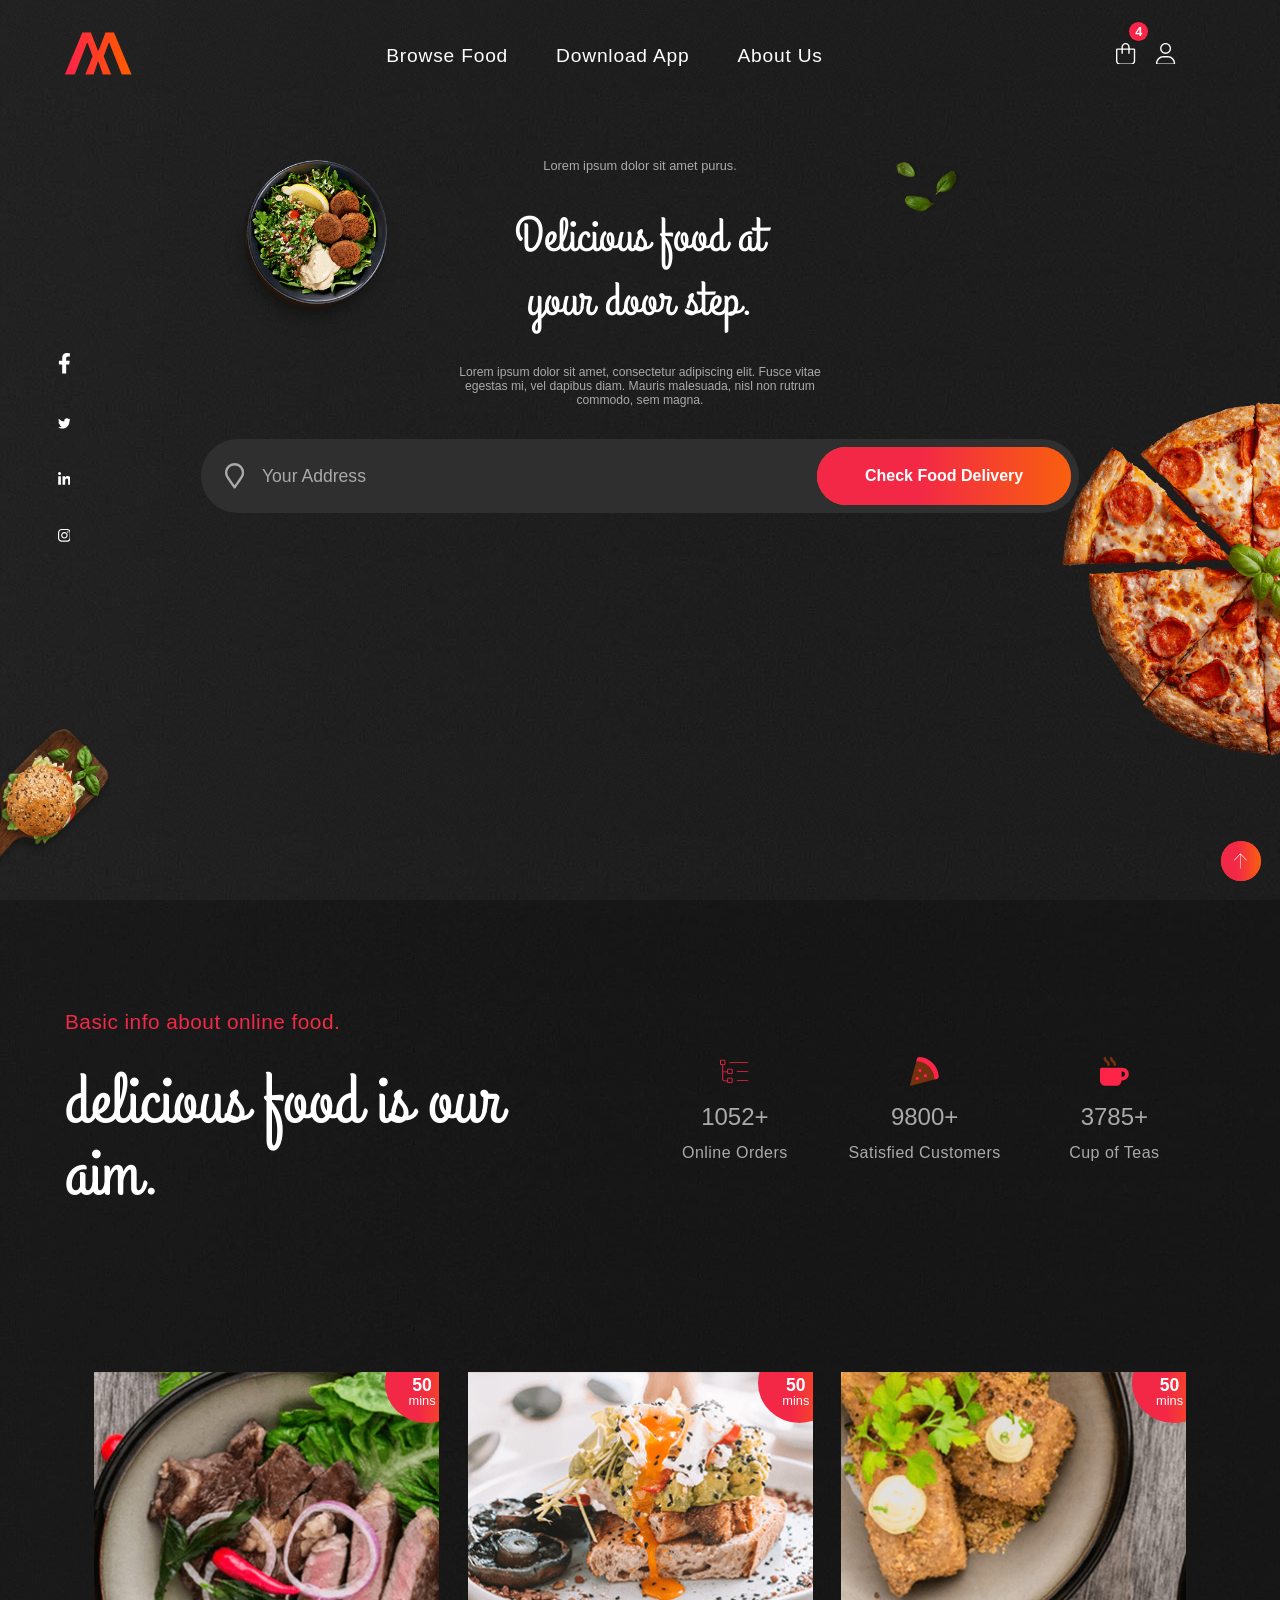
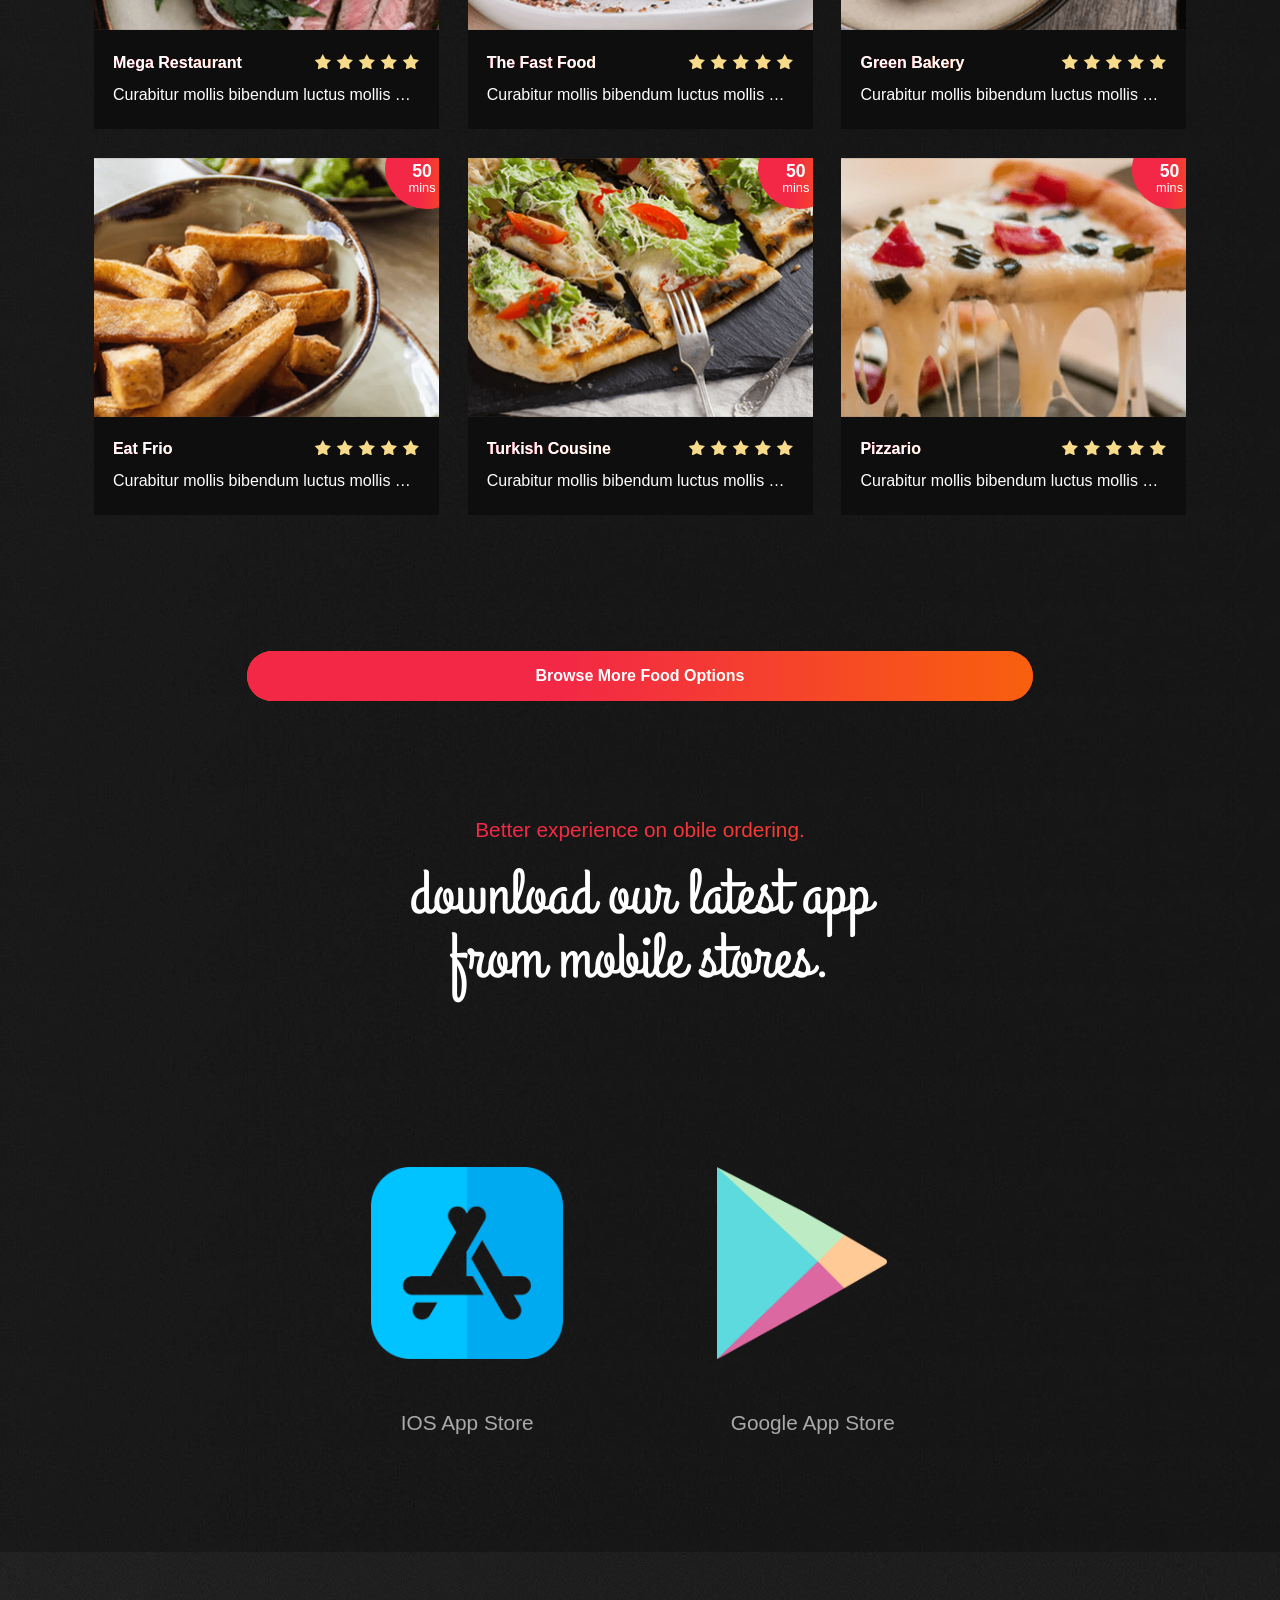
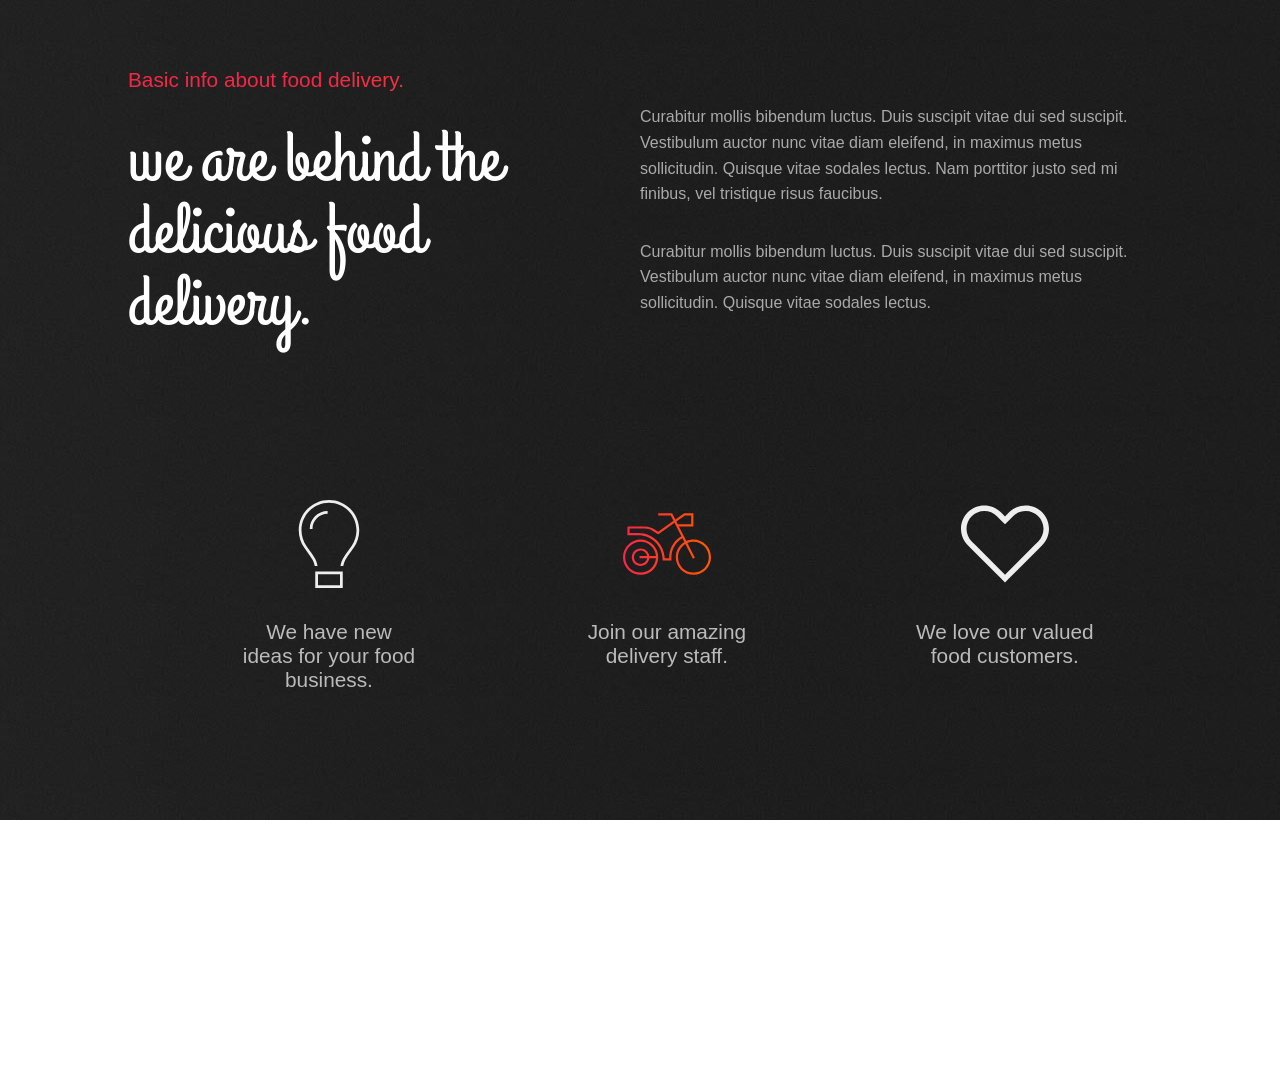
==== commit 58e79026: "add search phone style" ====
--- a/index.html
+++ b/index.html
@@ -162,6 +162,12 @@
                             <span class="phone-nav">
                                 <svg xmlns="http://www.w3.org/2000/svg" viewBox="0 0 448 512"><!--! Font Awesome Pro 6.5.1 by @fontawesome - https://fontawesome.com License - https://fontawesome.com/license (Commercial License) Copyright 2023 Fonticons, Inc. --><path d="M0 88C0 74.7 10.7 64 24 64H424c13.3 0 24 10.7 24 24s-10.7 24-24 24H24C10.7 112 0 101.3 0 88zM0 248c0-13.3 10.7-24 24-24H424c13.3 0 24 10.7 24 24s-10.7 24-24 24H24c-13.3 0-24-10.7-24-24zM448 408c0 13.3-10.7 24-24 24H24c-13.3 0-24-10.7-24-24s10.7-24 24-24H424c13.3 0 24 10.7 24 24z"/></svg>
                                 <div class="phone-links">
+                                    <div class="close">
+                                        <svg xmlns="http://www.w3.org/2000/svg" viewBox="0 0 448 512"><!--! Font Awesome Pro 6.5.1 by @fontawesome - https://fontawesome.com License - https://fontawesome.com/license (Commercial License) Copyright 2023 Fonticons, Inc. --><path d="M70.6 57.4L48 34.7 2.7 80l22.6 22.6L178.7 256 25.4 409.4 2.7 432 48 477.3l22.6-22.6L224 301.3 377.4 454.6 400 477.3 445.3 432l-22.6-22.6L269.3 256 422.6 102.6 445.3 80 400 34.7 377.4 57.4 224 210.7 70.6 57.4z"/></svg>
+                                    </div>
+                                    <a href="#" class="logo">
+                                        <img src="images/logo-white.png" alt="Food Delivery">
+                                    </a>
                                     <ul class="list">
                                         <li>
                                             <a href="#" class="">
@@ -180,7 +186,7 @@
                                         </li>
                                     </ul>
                                     <div class="contact">
-                                        <span>+220 101020201010</span>
+                                        <span>+220 101 0202010</span>
                                         <span>email@yourEmail.com</span>
                                     </div>
                                     <div class="social-media">
@@ -235,11 +241,13 @@
                     </div>
                     <search class="container">
                         <form action="">
-                            <label for="search">
-                                <svg xmlns="http://www.w3.org/2000/svg" viewBox="0 0 384 512"><!--! Font Awesome Pro 6.0.0-beta1 by @fontawesome - https://fontawesome.com License - https://fontawesome.com/license (Commercial License) --><path d="M192 0C85.97 0 0 85.97 0 192c0 77.41 26.97 99.03 172.3 309.7C177 508.6 184.5 512 192 512s14.95-3.441 19.72-10.32C357 291 384 269.4 384 192C384 85.97 298 0 192 0zM192 445.8c-17.69-25.46-33.42-47.87-47.38-67.75C57.56 254.1 48 238.9 48 192c0-79.4 64.6-144 144-144s144 64.6 144 144c0 46.88-9.562 62.07-96.62 186.1C225.4 397.1 209.7 420.4 192 445.8z"/></svg>
-                            </label>
-                            <input type="text" name="" id="search" placeholder="Your Address">
-                            <button class="btn-magic">Check Food Delivery</button>
+                            <div class="input-holder">
+                                <label for="search">
+                                    <svg xmlns="http://www.w3.org/2000/svg" viewBox="0 0 384 512"><!--! Font Awesome Pro 6.0.0-beta1 by @fontawesome - https://fontawesome.com License - https://fontawesome.com/license (Commercial License) --><path d="M192 0C85.97 0 0 85.97 0 192c0 77.41 26.97 99.03 172.3 309.7C177 508.6 184.5 512 192 512s14.95-3.441 19.72-10.32C357 291 384 269.4 384 192C384 85.97 298 0 192 0zM192 445.8c-17.69-25.46-33.42-47.87-47.38-67.75C57.56 254.1 48 238.9 48 192c0-79.4 64.6-144 144-144s144 64.6 144 144c0 46.88-9.562 62.07-96.62 186.1C225.4 397.1 209.7 420.4 192 445.8z"/></svg>
+                                </label>
+                                <input type="text" name="" id="search" placeholder="Your Address">
+                            </div>
+                           <button class="btn-magic">Check Food Delivery</button>
                         </form>
                     </search>
                 </div>
@@ -251,8 +259,20 @@
                 <img src="images/dish-4.png" alt="Dish">
             
             </header>
+          
             <section class="food-option">
                 <div class="container">
+                    <search class="phone-search">
+                        <form action="">
+                            <div class="input-holder">
+                                <label for="search">
+                                    <svg xmlns="http://www.w3.org/2000/svg" viewBox="0 0 384 512"><!--! Font Awesome Pro 6.0.0-beta1 by @fontawesome - https://fontawesome.com License - https://fontawesome.com/license (Commercial License) --><path d="M192 0C85.97 0 0 85.97 0 192c0 77.41 26.97 99.03 172.3 309.7C177 508.6 184.5 512 192 512s14.95-3.441 19.72-10.32C357 291 384 269.4 384 192C384 85.97 298 0 192 0zM192 445.8c-17.69-25.46-33.42-47.87-47.38-67.75C57.56 254.1 48 238.9 48 192c0-79.4 64.6-144 144-144s144 64.6 144 144c0 46.88-9.562 62.07-96.62 186.1C225.4 397.1 209.7 420.4 192 445.8z"/></svg>
+                                </label>
+                                <input type="text" name="" id="search" placeholder="Your Address">
+                            </div>
+                           <button class="btn-magic">Check Food Delivery</button>
+                        </form>
+                    </search>
                     <div class="head">
                         <div class="text">
                             <p>Basic info about online food.</p>
--- a/css/style.css
+++ b/css/style.css
@@ -181,7 +181,7 @@
     color: var(--white-100);
     font-weight: 900;
     border: none;
-    border-radius: 2rem;
+    border-radius: 3rem;
     padding: 1rem 3rem;
     font-size: 1rem;
     font-family: var(--roboto-font);
@@ -196,7 +196,7 @@
     inset-inline-start: 0;
     block-size: 100%;
     inline-size: 100%;
-    border-radius: 2rem;
+    border-radius: 3rem;
     transition: .5s ease-in-out;
     content: "";
     z-index: -1;
@@ -539,10 +539,10 @@
 header .home .content span, header .home .content p {
     color: var(--white-50);
 }
-.magic-text{
+.magic-text {
     position: relative;
     inline-size: 70%;
-    block-size: calc(2 * 7vw);
+    block-size: calc(2* 6rem);
 }
 header .home .content h1 {
     font-size: 3rem;
@@ -550,58 +550,64 @@
     inset-block-start: 0;
     inset-inline-start: 0;
     position: absolute;
+    line-height: 4rem;
 }
 header .home .content p {
     font-size: .76rem;
     margin: 0;
 }
-header .home search{
-    display: flex;
-    justify-content: center;
-    
-}
-header .home search form{
+.home search{
+    display: flex;
+    justify-content: center; 
+}
+.phone-search{
+    display: none;
+}
+search form{
     display: flex;
     background-color: var(--black-30);
     inline-size: 75%;
     padding: .5rem;
     border-radius: 3rem;
 }
-header .home search form label{
+search form label{
     display: flex;
     padding: 1rem;
 }
-header .home search form label svg{
+search form label svg{
     inline-size: 1.2rem;
     fill: var(--white-50);
 }
-header .home search form input {
+search form .input-holder {
+    flex-grow: 1;
+    display: flex;
+}
+search form input {
     background: transparent;
     border: none;
     color: var(--white-70);
     font-size: 1.1rem;
     flex-grow: 1;
 }
-header .home search form input:focus {
+search form input:focus {
     outline: none;
 }
-header .home search form input::placeholder{
+search form input::placeholder{
     color: var(--white-50)
 }
 header > img{
     position: absolute;
 }
 .mouse-move{
-    transition: all ease-in-out .3s;
-}
-header > img:nth-of-type(1){
-    inset-block-start: 14vw;
-    inset-inline-start: 15vw;
+    /* transition: all ease-in-out .3s; */
+}
+header > img:nth-of-type(1) {
+    inset-block-start: 10rem;
+    inset-inline-start: 14rem;
     max-width: 11rem;
     animation: move 6s alternate infinite ease-out;
     transition: all ease-in-out .3s;
 }
-
 @keyframes move {
     0%{
         rotate: 0rad;
@@ -616,19 +622,19 @@
     }
 }
 header > img:nth-of-type(2) {
-    inset-block-start: 22%;
-    inset-inline-start: 83%;
-    max-width: 27%;
+    inset-block-end: 16%;
+    inset-inline-end: -13%;
+    max-width: 30%;
 }
 header > img:nth-of-type(3){
-    inset-block-start: 66vh;
-    inset-inline-start: -0.7vw;
-    max-width: 10vw;
+    inset-block-end: 3%;
+    inset-inline-start: -0.08rem;
+    max-width: 7rem;
 }
 header > img:nth-of-type(4){
-    inset-block-start: 11vw;
-    inset-inline-start: 70vw;
-    max-width: 4.5vw;
+    inset-block-start: 10rem;
+    inset-inline-end: 20rem;
+    max-width: 4rem;
     animation: move 10s alternate infinite ease-out;
 }
 .food-option{
@@ -1082,6 +1088,9 @@
     .container {
         inline-size: 90%;
     }
+    .magic-text {
+        inline-size: 100%;
+    }
     .side-links .account ul, .side-links .cart-list{
         inset-inline-end: -1rem;
     }
@@ -1117,16 +1126,33 @@
         font-size: 66%;
     }
     header > img:nth-of-type(2) {
-        inset-block-start: 28%;
+        inset-block-end: 12%;
+    }
+    header > img:nth-of-type(3) {
+        inset-inline-start: -.1rem;
+        max-width: 7rem;
+        inset-block-end: 4%;
     }
     header .home .content {
-        margin: auto;
+        margin: 0 auto 5rem;
         font-size: 1.2rem;
     }
     header .home .content p {
         font-size: 1.1rem;
     }
-    
+    header .home .content {
+        inline-size: 50%;
+    }
+    header .home .content .magic-text {
+        display: flex;
+        align-items: center;
+        justify-content: center;
+    }
+    header .home .content h1 {
+        font-size: 3rem;
+        inline-size: 50%;
+        position: static;
+    }
 }
 
 @media (max-width: 640px){
@@ -1160,15 +1186,111 @@
         display: flex;
         flex-direction: column;
         justify-content: center;
-    }
-    .side-links .phone-nav:hover .phone-links > *{
+        gap: 3rem;
+    }
+    .side-links .phone-nav:hover .phone-links > * {
         display: flex;
         flex-direction: column;
         align-items: center;
-    }
-    .side-links .phone-nav:hover .phone-links .social-media{
+        text-align: center;
+    }
+    .side-links .phone-links .close{
+        position: absolute;
+        inset-block-start: 3rem;
+        inset-inline-end: 4rem;
+    }
+    .side-links .phone-nav:hover .phone-links:has(.close:hover){
+        display: none;
+    }
+    .side-links .phone-links .close svg{
+        inline-size: 1.8rem;
+        block-size: 1.8rem;
+    }
+    .side-links .phone-links .list{
+        gap: 1.5rem;
+    }
+    .side-links .phone-links .list a {
+        font-size: 1.6rem;
+        font-weight: 900;
+        display: block;
+        scale: 1 1.2;
+    }
+    .side-links .phone-links .contact span {
+        font-size: 1.2rem;
+        letter-spacing: .1rem;
+    }
+    .side-links .phone-nav:hover .phone-links .social-media {
         flex-direction: row;
         justify-content: center;
+        gap: 3rem;
+    }
+    .side-links  .social-media svg {
+        fill: var(--white-100);
+        inline-size: 1.5rem;
+        block-size: 1.5rem;
+    }
+    header aside {
+        display: none;
+    }
+    header .home .content {
+        inline-size: 75%;
+        z-index: 1;
+    }
+    header .home .content h1 {
+        inline-size: 100%;   
+    }
+    header .home search {
+        display: none;
+    }
+    .phone-search{
+        display: flex;
+    }
+    search form {
+        background-color: transparent;
+        flex-wrap: wrap;
+        inline-size: 100%;
+        align-items: center;
+        justify-content: center;
+        margin-block: 8rem 6rem;
+    }
+    search form .input-holder{
+        margin-block-end: 4rem;
+        border-block-end: .1rem solid var(--white-100);
+        inline-size: 100%;
+    }
+    search form input {
+        color: var(--black-40);
+        font-size: 1.2rem;
+        flex: 1 0 50%;
+        font-weight: 100;
+        inline-size: 100%;
+    }
+    search form label {
+        padding-inline-start: 0;
+    }
+    search .btn-magic {
+        flex: 1 0 100%;
+        padding: 1.7rem 1rem;
+        font-size: 1.2rem;
+    }
+    header > img:nth-of-type(4) {
+        inset-block-start: 4rem;
+        inset-inline-end: 11rem;
+        max-width: 5rem;
+        animation: move 5s alternate infinite ease-in-out;
+    }
+    @keyframes move {
+        0%{
+            rotate: 0rad;
+            translate: 0;
+        }
+        50%{
+            rotate: .3rad;
+            translate: -0.5rem -0.5rem;
+        }
+        100%{
+            rotate: 0rad;
+        }
     }
     .food-option .head, .food-option .gallery, .download-app .apps, .food-option .head .stats, .about-us .icons, .row{
         flex-flow: column wrap;
@@ -1180,17 +1302,7 @@
         text-align: center;
         gap: 3rem;
         align-items: center;
-    }
-    header .home .content {
-        inline-size: 70%;
-    }
-    .magic-text {
-        inline-size: 100%;
-    }
-    header .home .content h1 {
-        font-size: 3.5vw;
-        inline-size: 100%;
-    }
+    }  
     .details .row{
         text-align: start;
     }
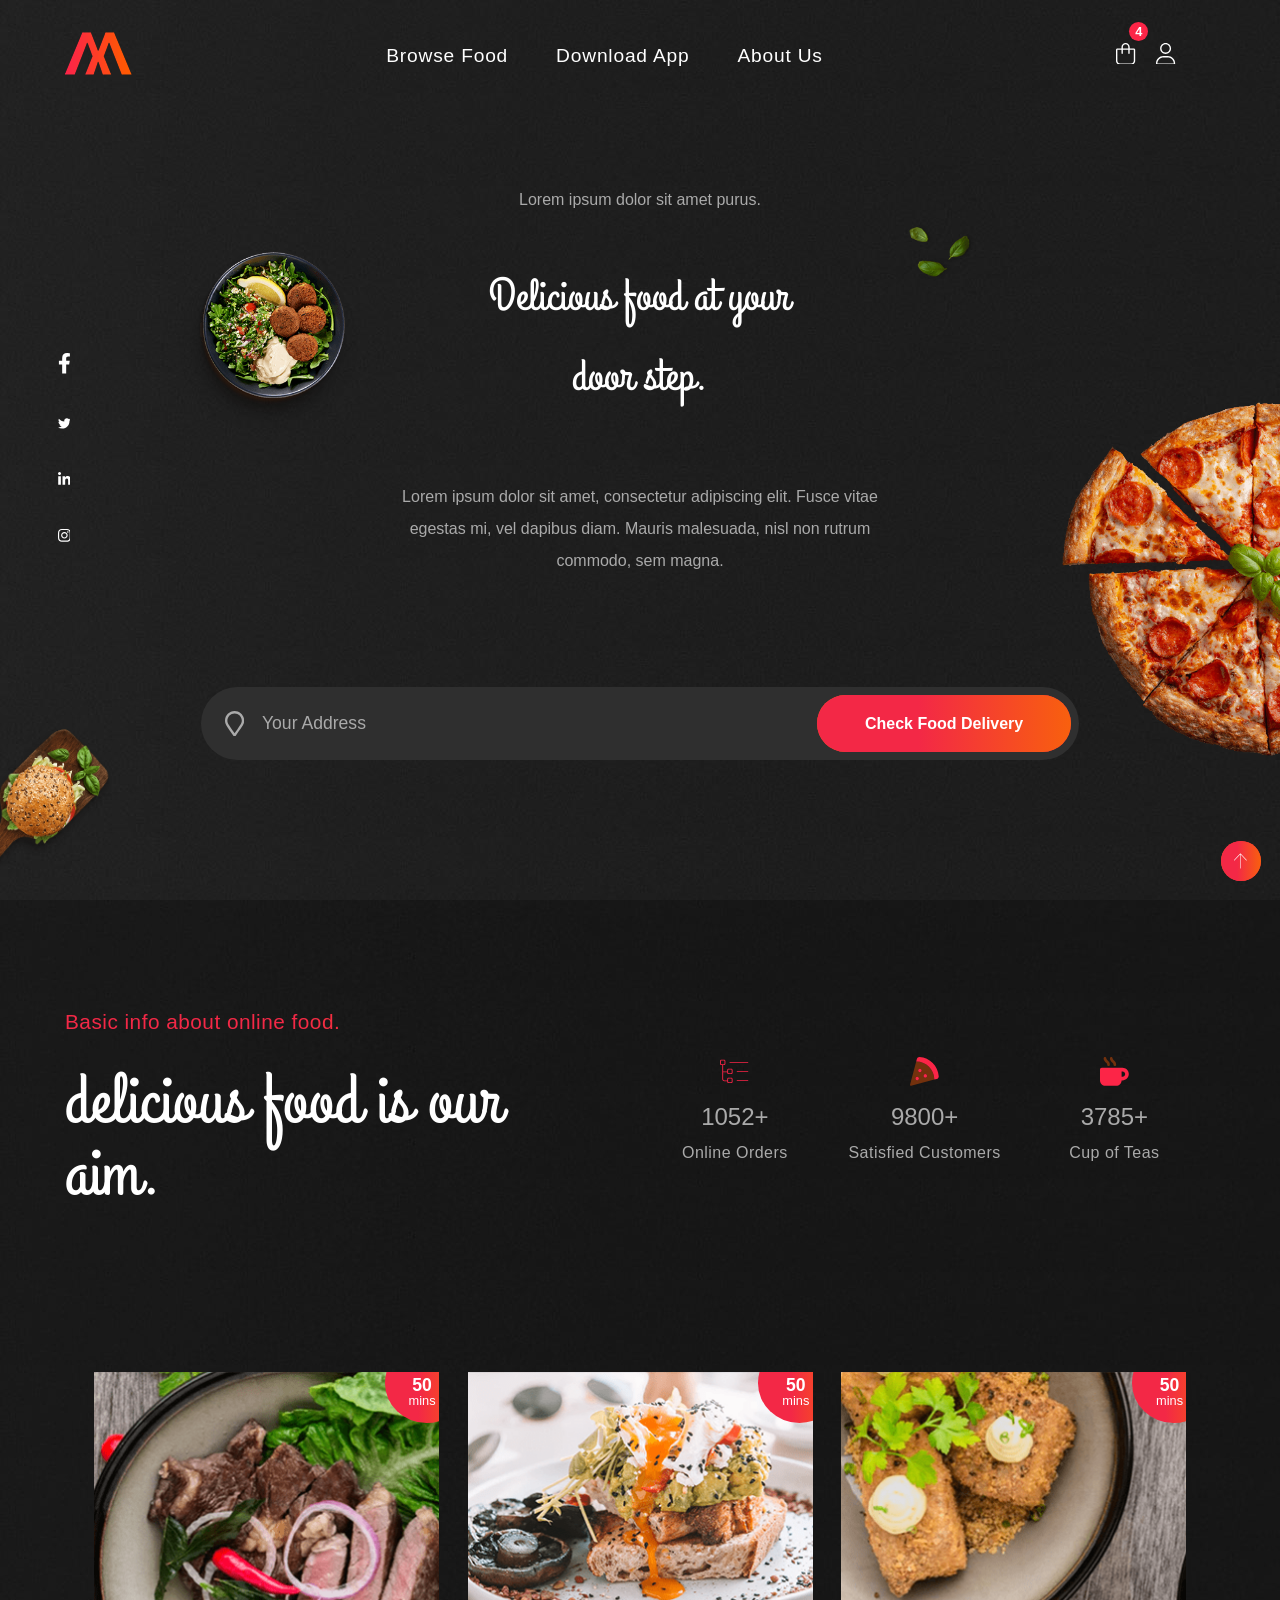
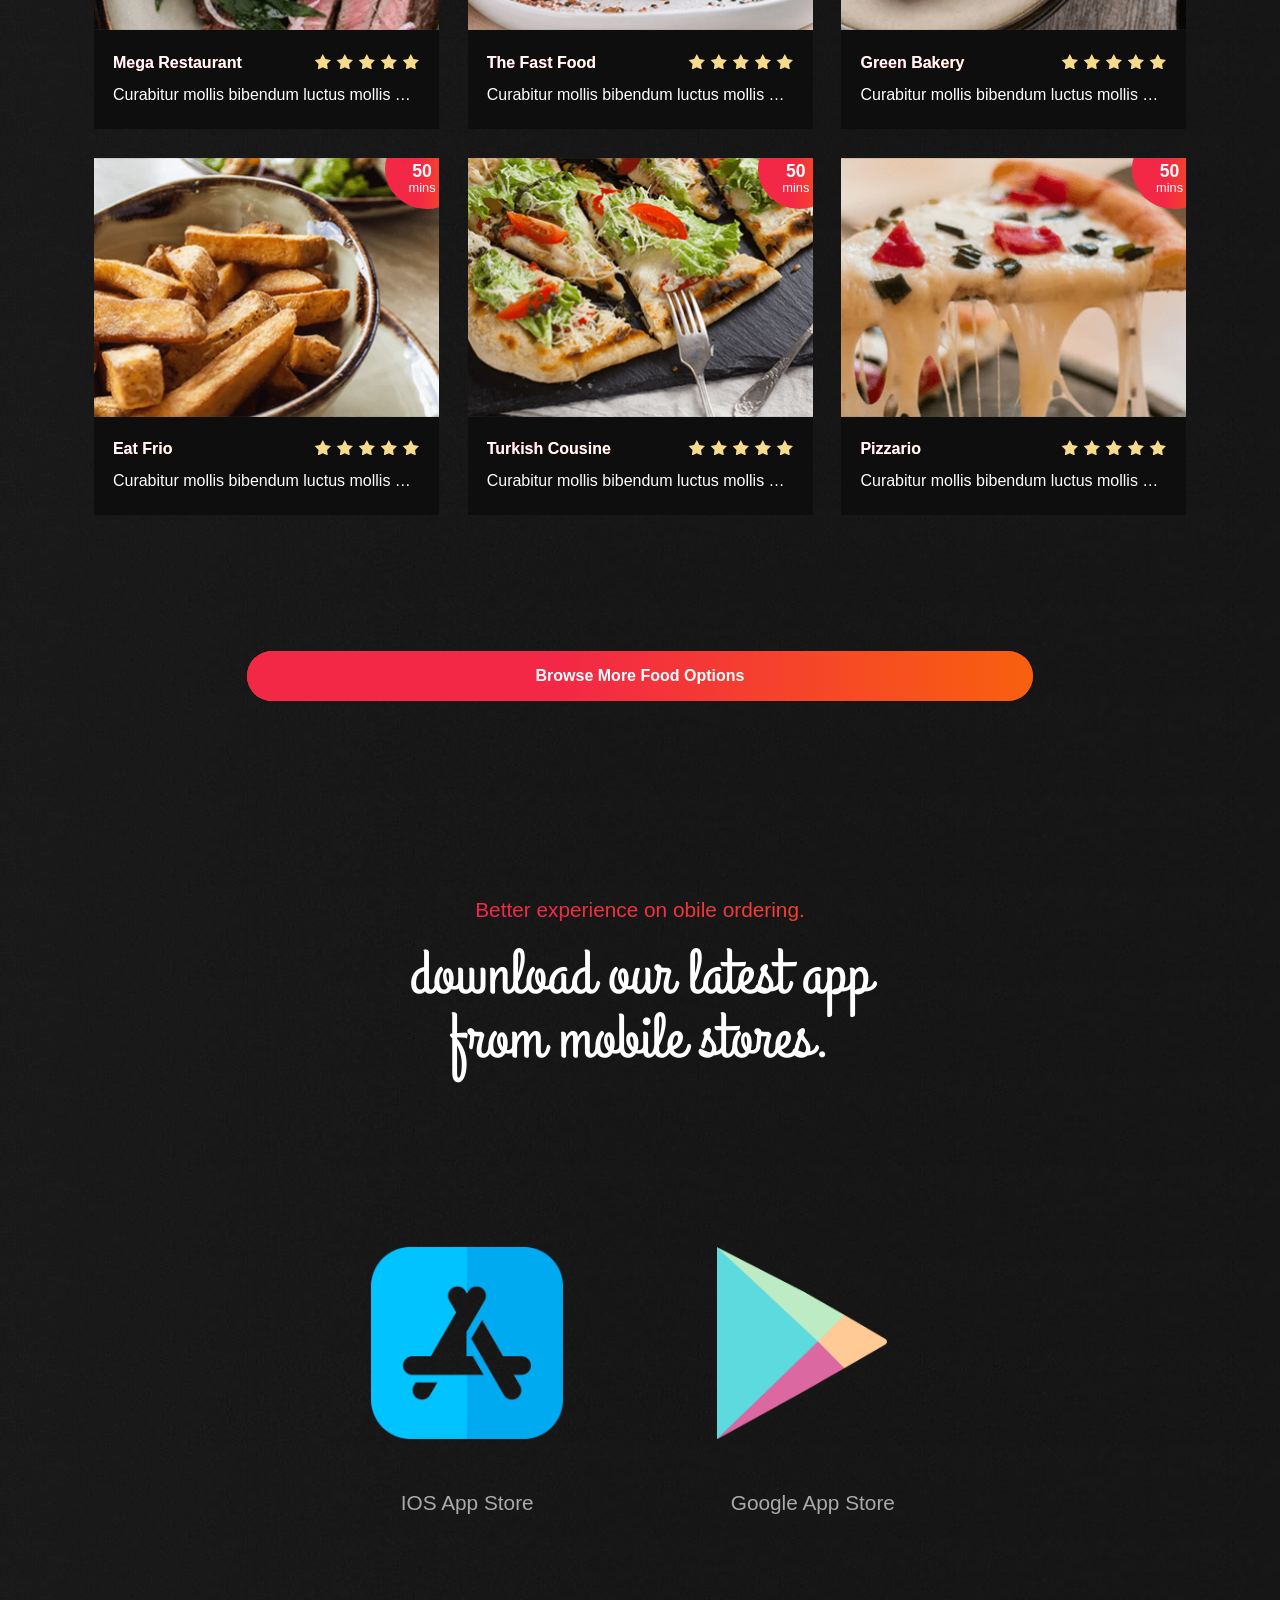
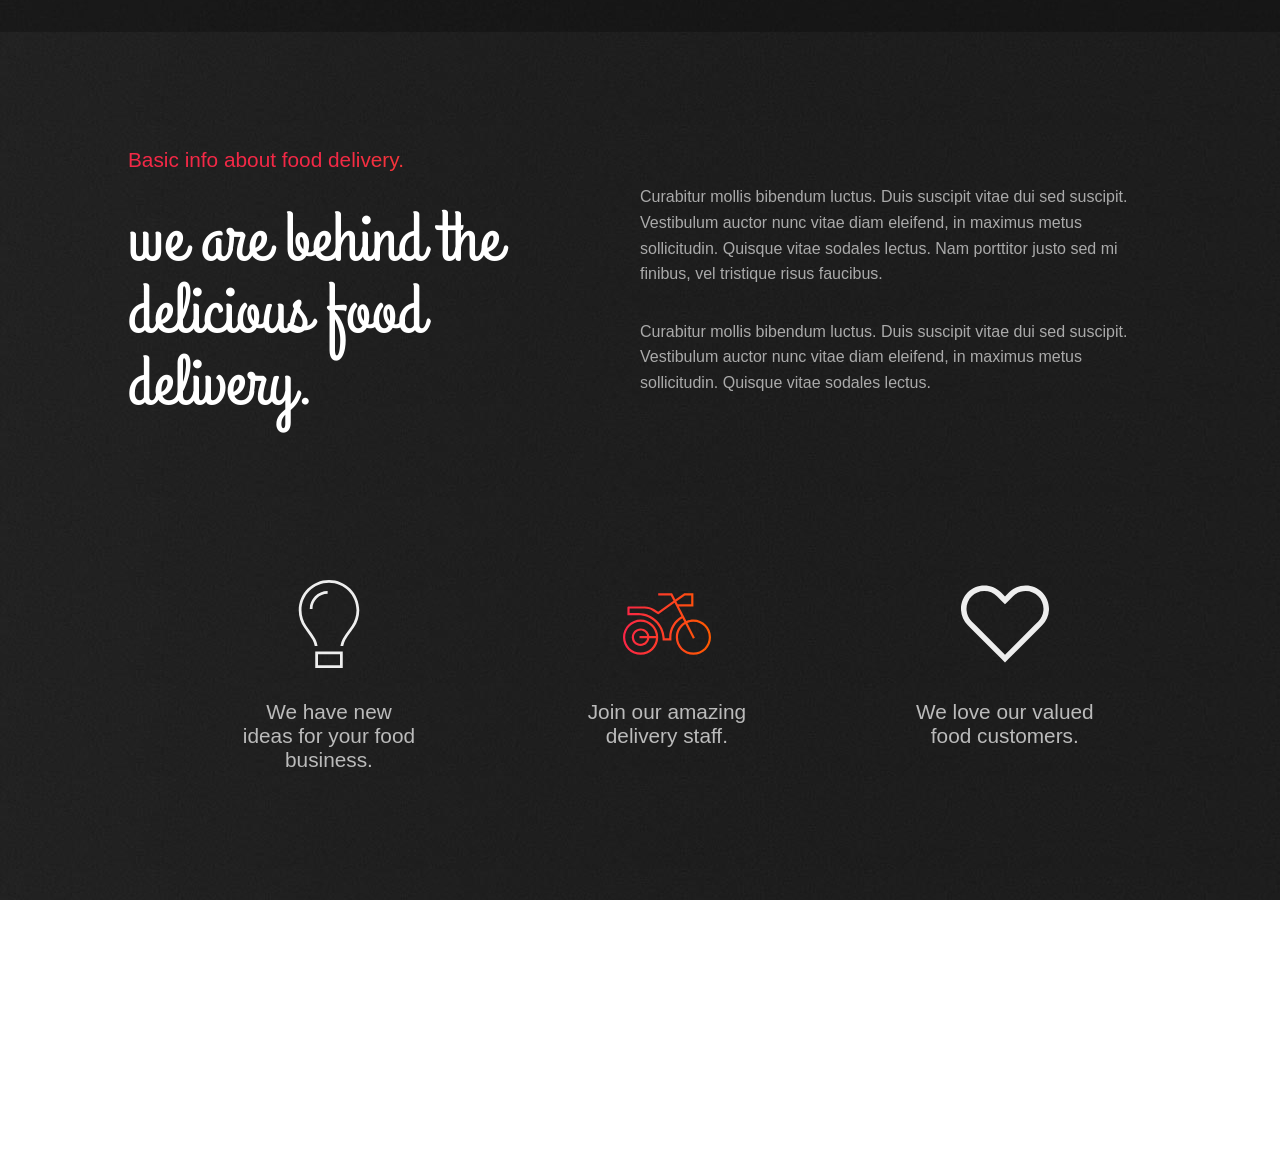
==== commit bbca0624: "toggle active phone menu list via javascript" ====
--- a/index.html
+++ b/index.html
@@ -27,17 +27,17 @@
                         </a>
                         <ul class="page-links">
                             <li>
-                                <a href="#" class="">
+                                <a href="#browse" class="">
                                     Browse Food
                                 </a>
                             </li>
                             <li>
-                                <a href="#">
+                                <a href="#download">
                                     Download App
                                 </a>
                             </li>
                             <li>
-                                <a href="#">
+                                <a href="#about">
                                     About Us
                                 </a>
                             </li>
@@ -160,7 +160,9 @@
                                 </ul>
                             </span>
                             <span class="phone-nav">
-                                <svg xmlns="http://www.w3.org/2000/svg" viewBox="0 0 448 512"><!--! Font Awesome Pro 6.5.1 by @fontawesome - https://fontawesome.com License - https://fontawesome.com/license (Commercial License) Copyright 2023 Fonticons, Inc. --><path d="M0 88C0 74.7 10.7 64 24 64H424c13.3 0 24 10.7 24 24s-10.7 24-24 24H24C10.7 112 0 101.3 0 88zM0 248c0-13.3 10.7-24 24-24H424c13.3 0 24 10.7 24 24s-10.7 24-24 24H24c-13.3 0-24-10.7-24-24zM448 408c0 13.3-10.7 24-24 24H24c-13.3 0-24-10.7-24-24s10.7-24 24-24H424c13.3 0 24 10.7 24 24z"/></svg>
+                                <div class="show">
+                                    <svg xmlns="http://www.w3.org/2000/svg" viewBox="0 0 448 512"><!--! Font Awesome Pro 6.5.1 by @fontawesome - https://fontawesome.com License - https://fontawesome.com/license (Commercial License) Copyright 2023 Fonticons, Inc. --><path d="M0 88C0 74.7 10.7 64 24 64H424c13.3 0 24 10.7 24 24s-10.7 24-24 24H24C10.7 112 0 101.3 0 88zM0 248c0-13.3 10.7-24 24-24H424c13.3 0 24 10.7 24 24s-10.7 24-24 24H24c-13.3 0-24-10.7-24-24zM448 408c0 13.3-10.7 24-24 24H24c-13.3 0-24-10.7-24-24s10.7-24 24-24H424c13.3 0 24 10.7 24 24z"/></svg>
+                                </div>
                                 <div class="phone-links">
                                     <div class="close">
                                         <svg xmlns="http://www.w3.org/2000/svg" viewBox="0 0 448 512"><!--! Font Awesome Pro 6.5.1 by @fontawesome - https://fontawesome.com License - https://fontawesome.com/license (Commercial License) Copyright 2023 Fonticons, Inc. --><path d="M70.6 57.4L48 34.7 2.7 80l22.6 22.6L178.7 256 25.4 409.4 2.7 432 48 477.3l22.6-22.6L224 301.3 377.4 454.6 400 477.3 445.3 432l-22.6-22.6L269.3 256 422.6 102.6 445.3 80 400 34.7 377.4 57.4 224 210.7 70.6 57.4z"/></svg>
@@ -170,17 +172,17 @@
                                     </a>
                                     <ul class="list">
                                         <li>
-                                            <a href="#" class="">
+                                            <a href="#browse" class="">
                                                 Browse Food
                                             </a>
                                         </li>
                                         <li>
-                                            <a href="#">
+                                            <a href="#download">
                                                 Download App
                                             </a>
                                         </li>
                                         <li>
-                                            <a href="#">
+                                            <a href="#about">
                                                 About Us
                                             </a>
                                         </li>
@@ -260,7 +262,7 @@
             
             </header>
           
-            <section class="food-option">
+            <section class="food-option" id="browse">
                 <div class="container">
                     <search class="phone-search">
                         <form action="">
@@ -505,7 +507,7 @@
                 </ul>
 
             </section> -->
-            <section class="download-app">
+            <section class="download-app" id="download">
                 <p>Better experience on obile ordering.</p>
                 <p class="text-grand">download our latest app from mobile stores.</p>
                 <div class="apps">
@@ -519,7 +521,7 @@
                     </div>
                 </div>
             </section>
-            <section class="about-us">
+            <section class="about-us"  id="about">
                 <div class="container">
                     <div class="row">
                         <div>
--- a/css/style.css
+++ b/css/style.css
@@ -261,9 +261,6 @@
     letter-spacing: .05rem;
     position: relative;
 }
-header a:hover body:has(.mouse-follow){
-   display: none;
-}
 nav .page-links a::before{
     border-block-end: 0.15rem solid;
     border-image: var(--gradient-image-to-right) 1;
@@ -486,7 +483,7 @@
     opacity: 1;
     visibility: visible;
 }
-.side-links .phone-nav{
+.side-links .phone-nav, .side-links .phone-nav .phone-links{
     display: none;
 }
 
@@ -519,42 +516,45 @@
 header aside ul svg{
     fill: var(--white-100);
 }
-header .home{
+header .home {
     position: absolute;
     inline-size: 100%;
-    inset-block-start: 120px;
+    inset-block-start: 10vh;
+    block-size: 90vh;
 }
 header .home .content {
-    block-size: 50%;
+    block-size: 65%;
     display: flex;
     flex-direction: column;
     justify-content: center;
     align-items: center;
-    inline-size: 30%;
+    inline-size: 40%;
     margin: auto;
-    font-size: .8rem;
     text-align: center;
     margin-block: 3vw 2rem;
+    align-items: center;
 }
 header .home .content span, header .home .content p {
     color: var(--white-50);
 }
-.magic-text {
+header .home .content .magic-text {
     position: relative;
     inline-size: 70%;
     block-size: calc(2* 6rem);
+    text-align: center;
 }
 header .home .content h1 {
-    font-size: 3rem;
+    font-size: 3.5vw;
     font-weight: 100;
     inset-block-start: 0;
     inset-inline-start: 0;
     position: absolute;
-    line-height: 4rem;
+    line-height: 5rem;
+    margin: 3rem auto;
 }
 header .home .content p {
-    font-size: .76rem;
-    margin: 0;
+    margin-block-start: 5rem;
+    line-height: 2rem;
 }
 .home search{
     display: flex;
@@ -602,9 +602,9 @@
     /* transition: all ease-in-out .3s; */
 }
 header > img:nth-of-type(1) {
-    inset-block-start: 10rem;
-    inset-inline-start: 14rem;
-    max-width: 11rem;
+    inset-block-start: 28%;
+    inset-inline-start: 14%;
+    max-inline-size: 14%;
     animation: move 6s alternate infinite ease-out;
     transition: all ease-in-out .3s;
 }
@@ -631,10 +631,10 @@
     inset-inline-start: -0.08rem;
     max-width: 7rem;
 }
-header > img:nth-of-type(4){
-    inset-block-start: 10rem;
-    inset-inline-end: 20rem;
-    max-width: 4rem;
+header > img:nth-of-type(4) {
+    inset-block-start: 25%;
+    inset-inline-end: 24%;
+    max-width: 5%;
     animation: move 10s alternate infinite ease-out;
 }
 .food-option{
@@ -781,7 +781,7 @@
 }
 .browse-more a {
     inline-size: 60%;
-    margin: 6rem auto;
+    margin: 6rem auto 0;
 }
 /* .testimonial{
     background-size: cover;
@@ -898,7 +898,7 @@
     display: flex;
     flex-direction: column;
     background-image: url('../images/bg-2.jpg');
-    padding-block-end: 6rem;
+    padding-block: 11rem 6rem;
 }
 .download-app *{
     text-align: center;
@@ -1125,20 +1125,79 @@
     html{
         font-size: 66%;
     }
+    .side-links .account ul{
+        inline-size: 12rem;
+    }
+    .side-links .account ul svg {
+        inline-size: 1.5rem;
+        block-size: 1.5rem;
+    }
+    .side-links .account ul a {
+        padding: 1rem 1.1rem;
+        font-size: 1.4rem;
+    }
+    .side-links .cart .cart-list {
+        padding: 2rem 1.5rem 3rem;
+        max-inline-size: 80vw;
+        inline-size: 20rem;
+        inset-inline-end: -5rem;
+    }
+    .side-links .cart ul {
+        max-height: 20rem;
+        gap: 1rem;
+    }
+    .side-links .cart ul li {
+        align-items: stretch;
+    }
+    .side-links .cart ul li > a {
+        inline-size: auto;
+    }
+    .side-links .cart ul li .options {
+        display: flex;
+        align-items: center;
+        gap: .2rem;
+    }
+    .side-links .cart ul li .quantity svg {
+        inline-size: 1.3rem;
+    }
+    .side-links .cart .details .title a {
+        font-size: 1.3rem;
+    }
+    .side-links .cart .details .price {
+        font-size: 1.2rem;
+    }
+    .side-links .cart ul li .quantity input {
+        max-width: 2rem;
+        padding: 0.1rem 0.2rem;
+    }
+    .side-links .cart ul li .quantity .options span {
+        font-size: 2rem;
+    }
+    header > img:nth-of-type(1) {
+        inset-block-start: 26%;
+        inset-inline-start: 11%;
+        max-inline-size: 20%;
+    }
     header > img:nth-of-type(2) {
-        inset-block-end: 12%;
+        inset-block-end: 15%;
     }
     header > img:nth-of-type(3) {
         inset-inline-start: -.1rem;
         max-width: 7rem;
-        inset-block-end: 4%;
+        inset-block-end: 7%;
+    }
+    header > img:nth-of-type(4) {
+        inset-block-start: 30%;
+        inset-inline-end: 14%;
+        max-width: 8%;
     }
     header .home .content {
         margin: 0 auto 5rem;
         font-size: 1.2rem;
     }
     header .home .content p {
-        font-size: 1.1rem;
+        margin-block-start: 0;
+        line-height: 2rem;
     }
     header .home .content {
         inline-size: 50%;
@@ -1150,7 +1209,6 @@
     }
     header .home .content h1 {
         font-size: 3rem;
-        inline-size: 50%;
         position: static;
     }
 }
@@ -1171,10 +1229,10 @@
     .side-links .phone-nav{
         display: block;
     }
-    .side-links .phone-nav .phone-links{
-        display: none;
-    }
-    .side-links .phone-nav:hover .phone-links {
+    .side-links .phone-nav .phone-links.active {
+        display: flex; 
+    }
+    .side-links .phone-nav .phone-links {
         background-image: url("../images/serve.jpg");
         background-size: cover;
         position: fixed;
@@ -1183,12 +1241,11 @@
         inline-size: 100%;
         block-size: 100%;
         z-index: 2;
-        display: flex;
         flex-direction: column;
         justify-content: center;
         gap: 3rem;
     }
-    .side-links .phone-nav:hover .phone-links > * {
+    .side-links .phone-nav .phone-links > * {
         display: flex;
         flex-direction: column;
         align-items: center;
@@ -1198,9 +1255,7 @@
         position: absolute;
         inset-block-start: 3rem;
         inset-inline-end: 4rem;
-    }
-    .side-links .phone-nav:hover .phone-links:has(.close:hover){
-        display: none;
+        cursor: pointer;
     }
     .side-links .phone-links .close svg{
         inline-size: 1.8rem;
@@ -1219,12 +1274,12 @@
         font-size: 1.2rem;
         letter-spacing: .1rem;
     }
-    .side-links .phone-nav:hover .phone-links .social-media {
+    .side-links .phone-nav .phone-links .social-media {
         flex-direction: row;
         justify-content: center;
         gap: 3rem;
     }
-    .side-links  .social-media svg {
+    .side-links .social-media svg {
         fill: var(--white-100);
         inline-size: 1.5rem;
         block-size: 1.5rem;
@@ -1232,9 +1287,12 @@
     header aside {
         display: none;
     }
+    header .home {
+        block-size: 75vh;
+    }
     header .home .content {
         inline-size: 75%;
-        z-index: 1;
+        block-size: 100%;
     }
     header .home .content h1 {
         inline-size: 100%;   
@@ -1274,9 +1332,9 @@
         font-size: 1.2rem;
     }
     header > img:nth-of-type(4) {
-        inset-block-start: 4rem;
-        inset-inline-end: 11rem;
-        max-width: 5rem;
+        inset-block-start: 15%;
+        inset-inline-end: 16%;
+        max-width: 15%;
         animation: move 5s alternate infinite ease-in-out;
     }
     @keyframes move {
